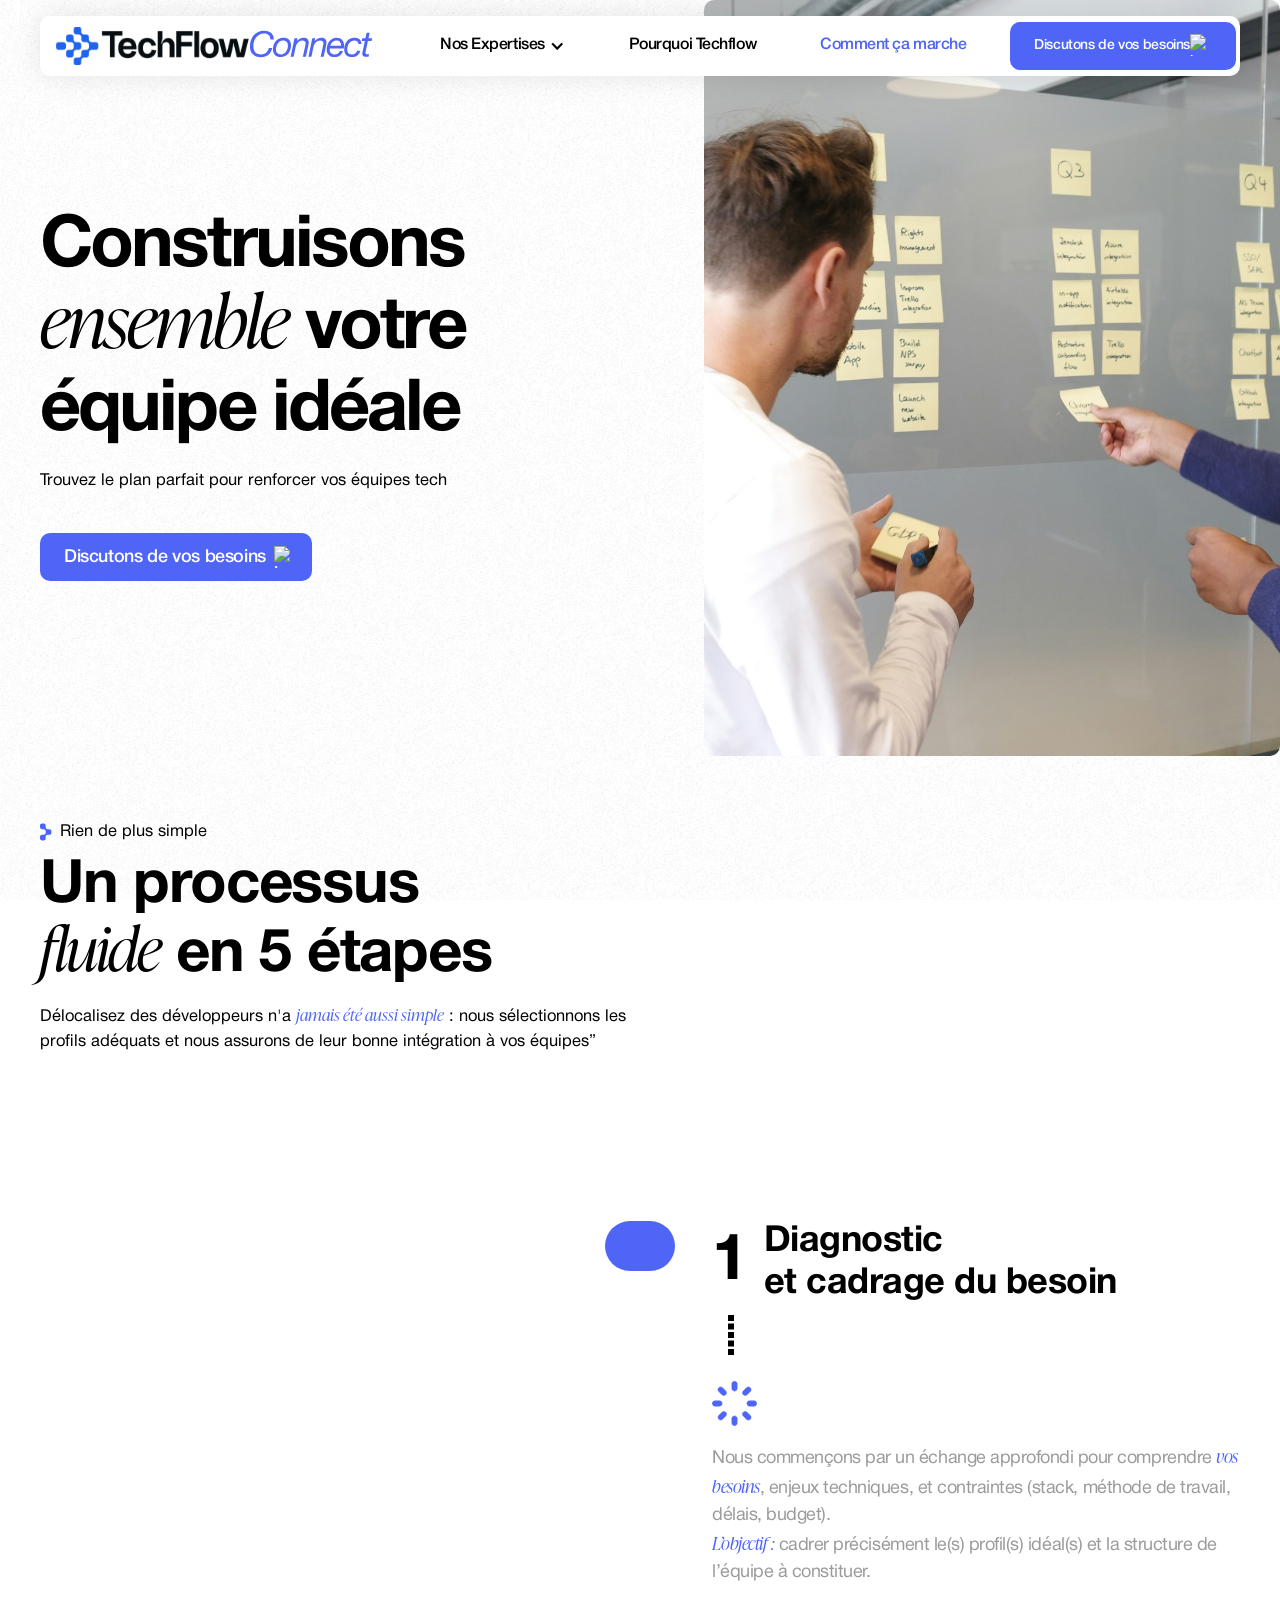
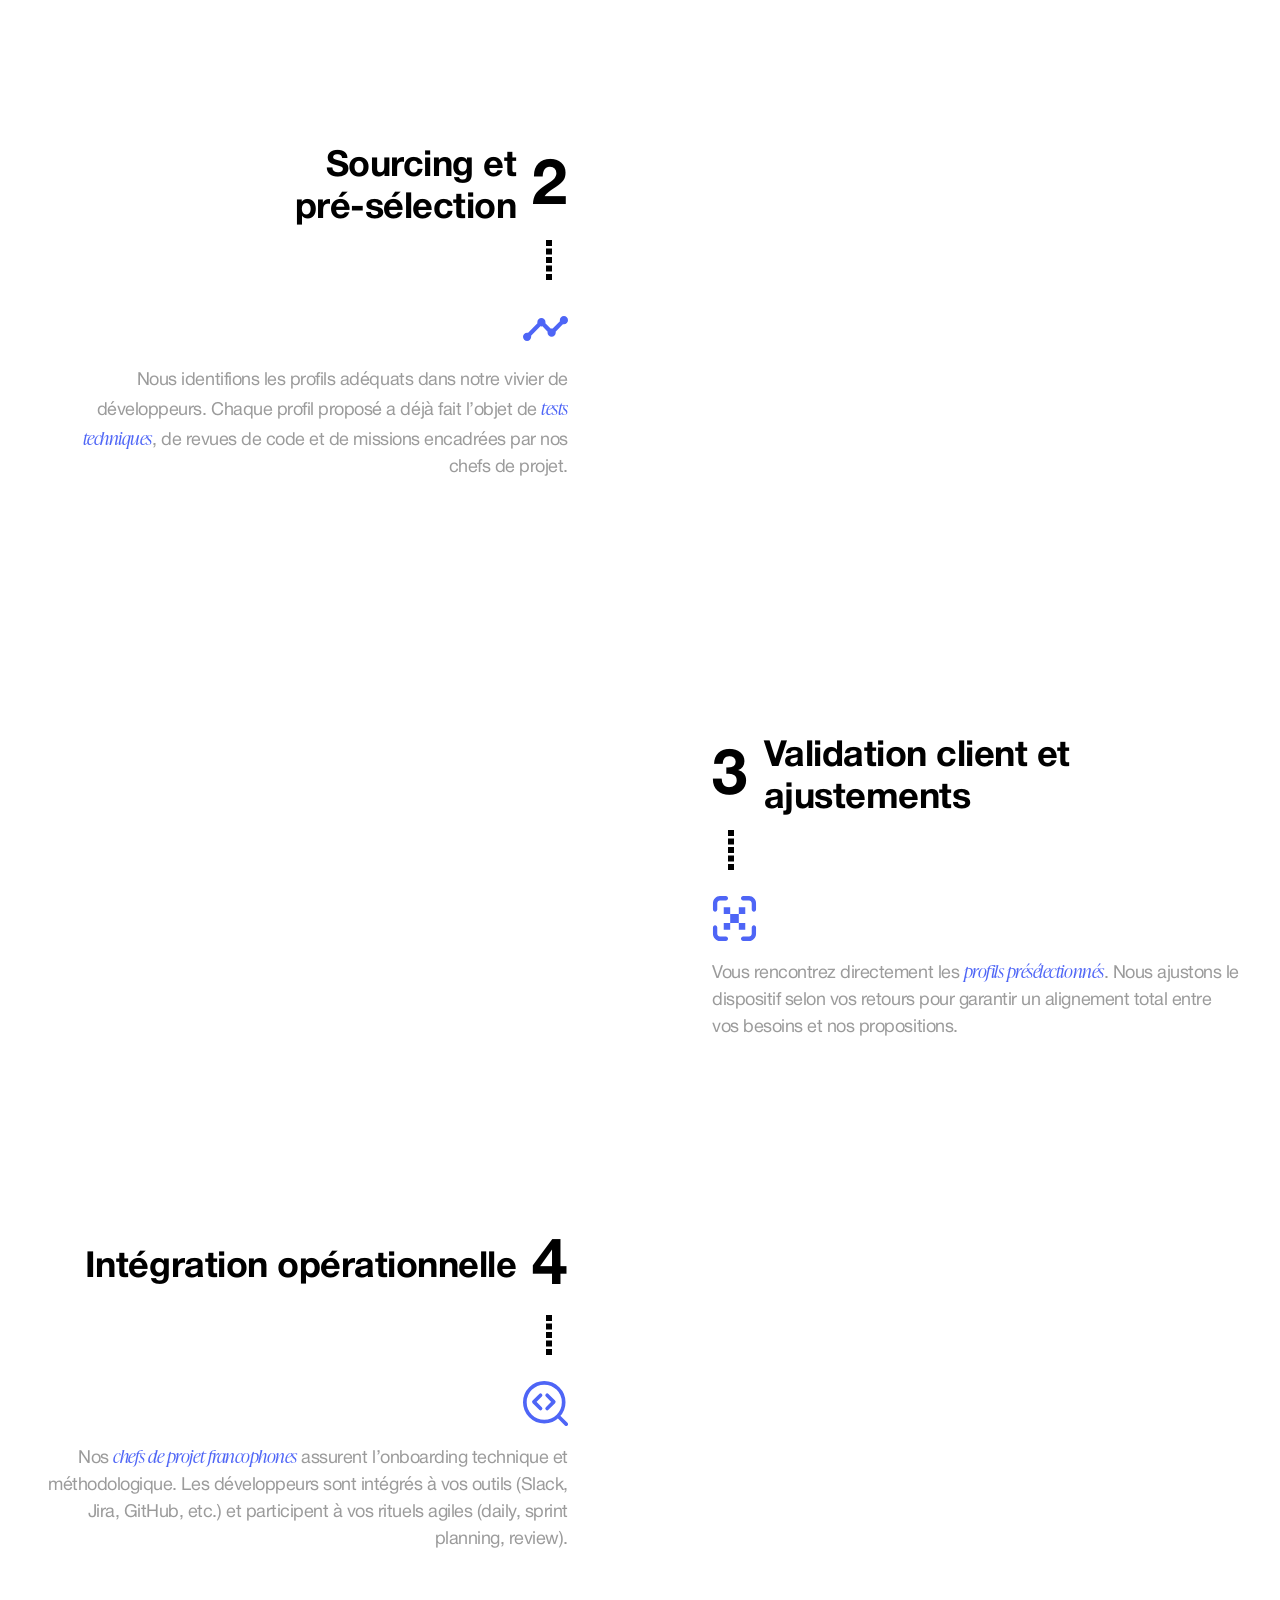
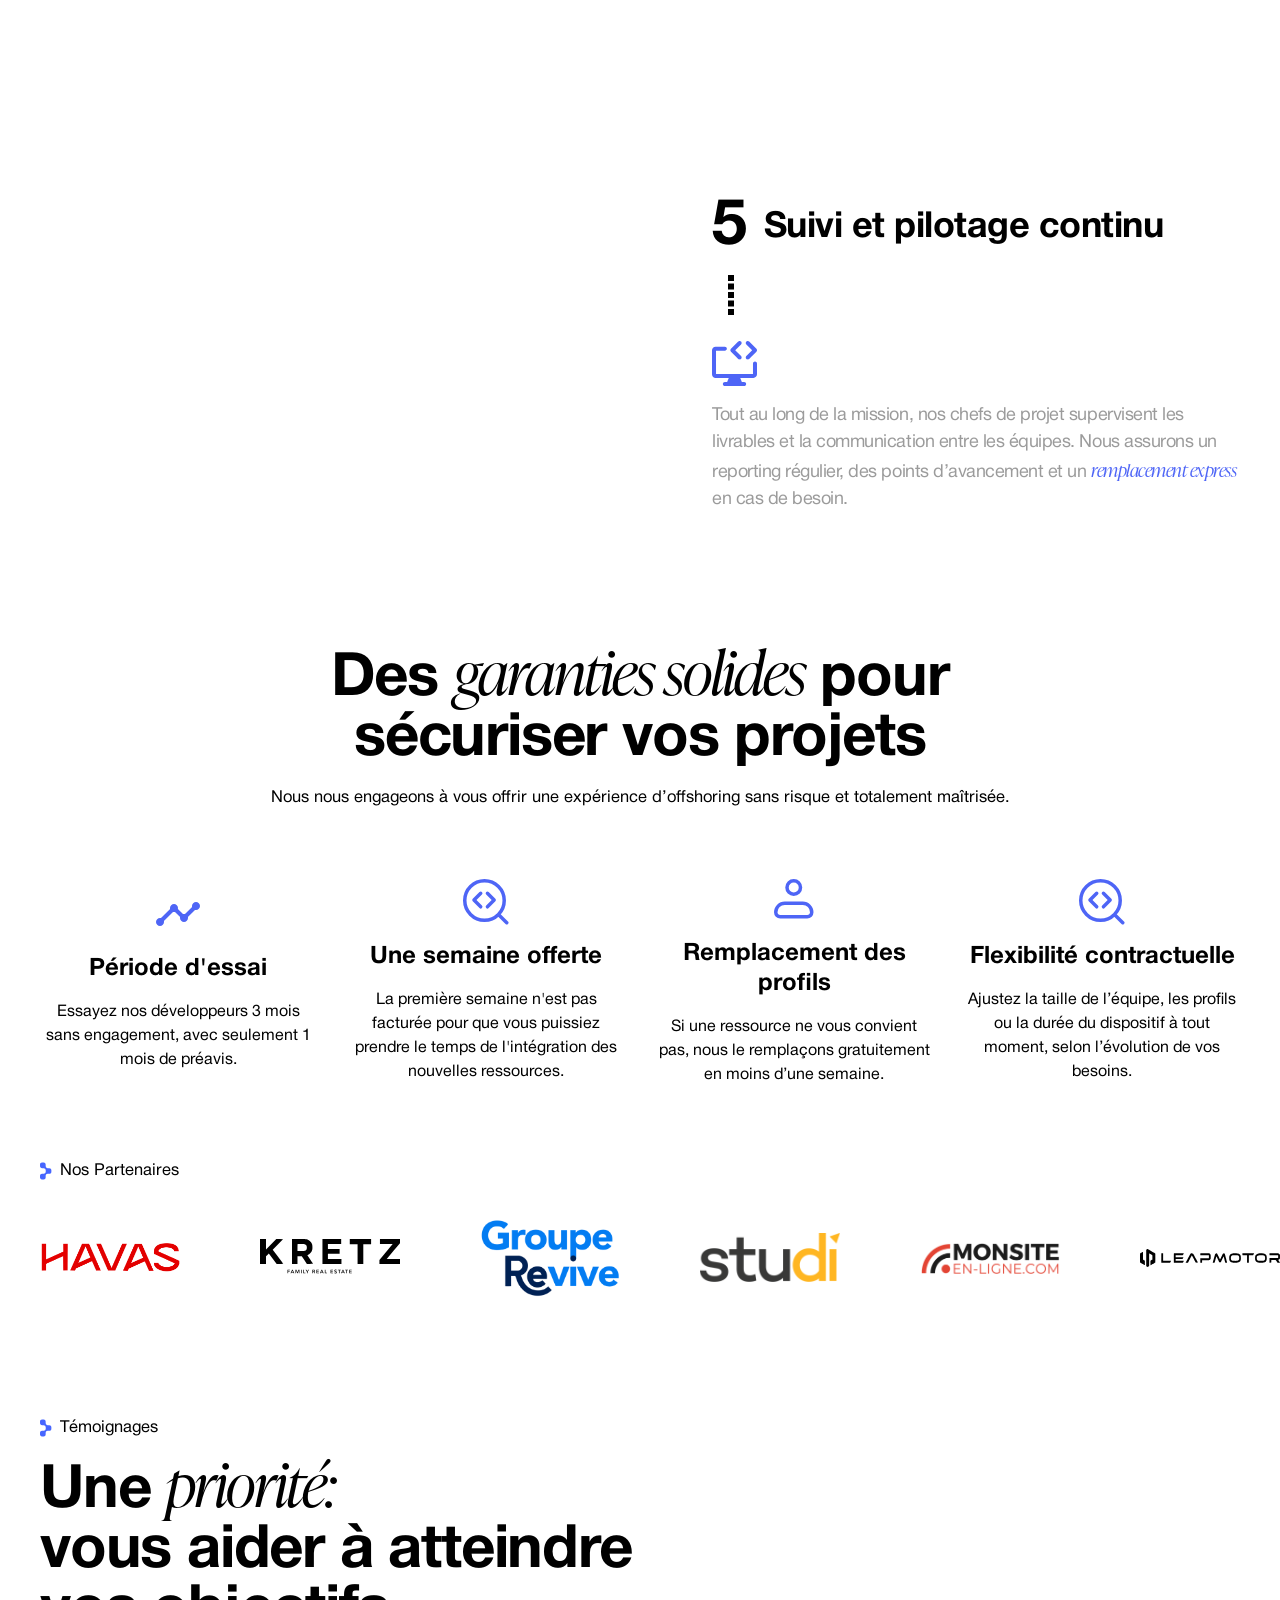
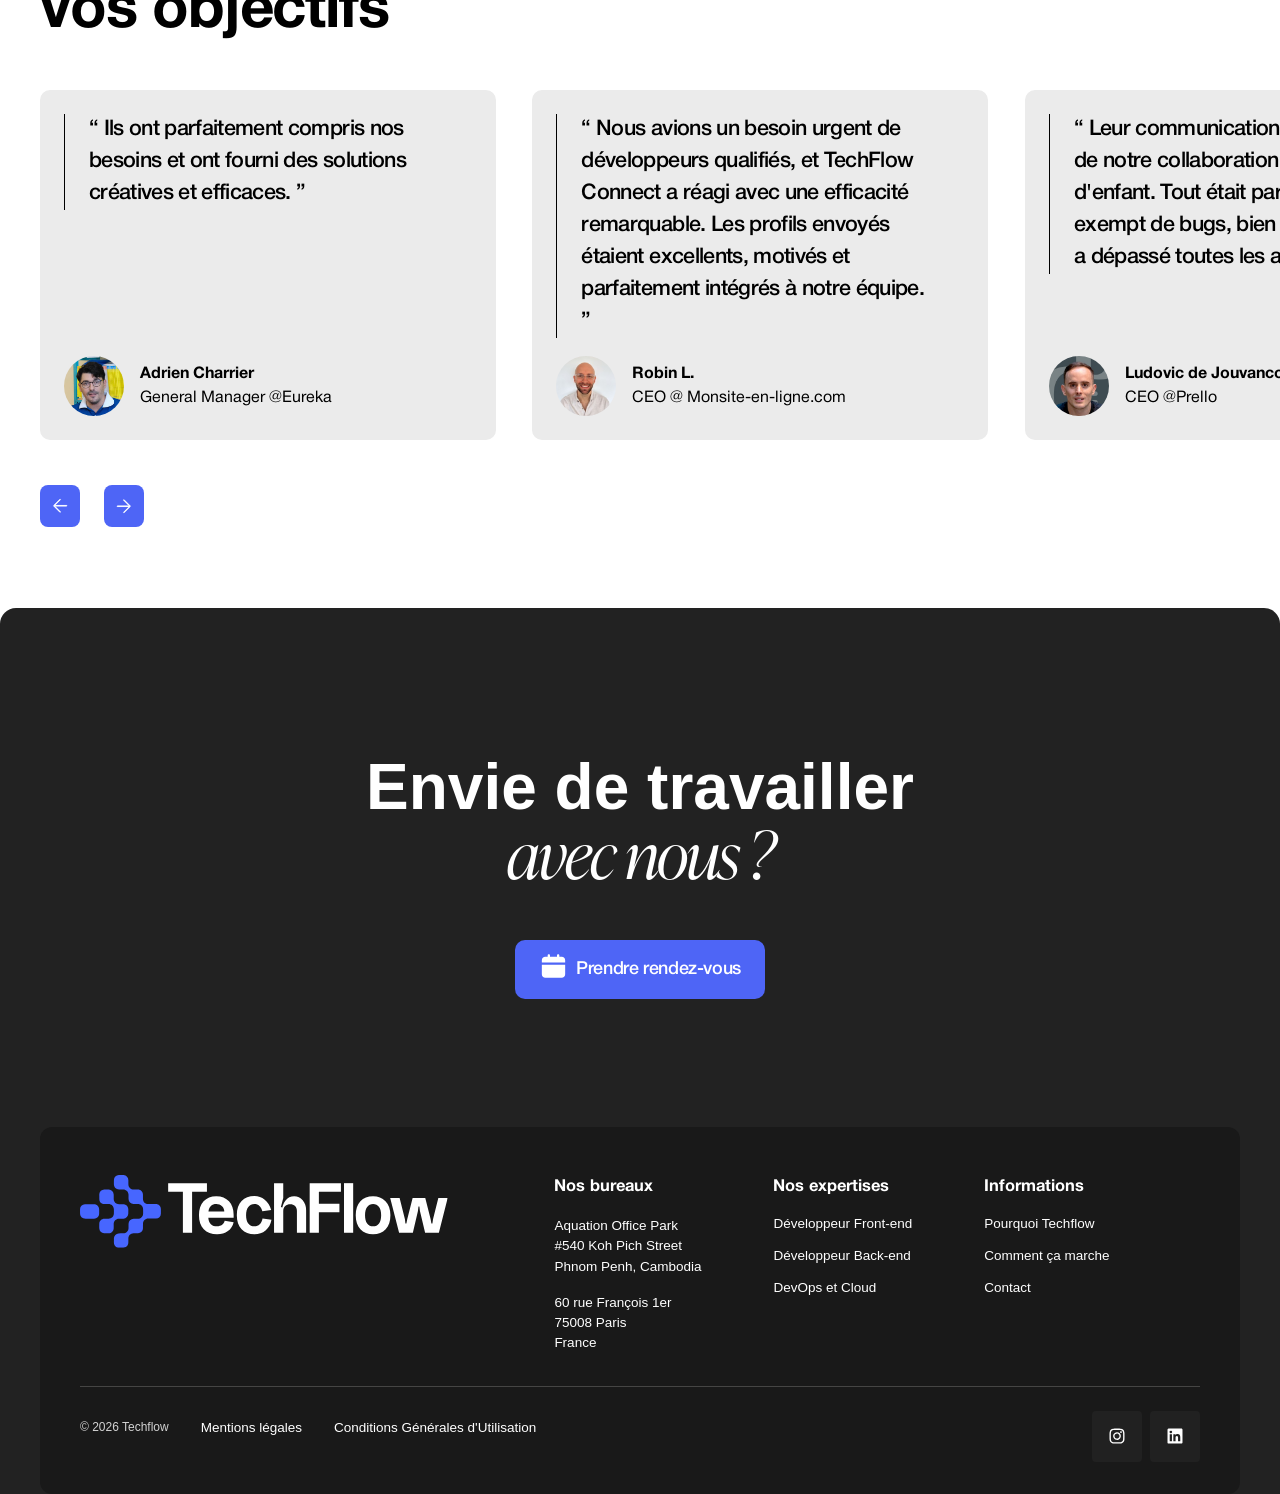
==== comment-ca-marche.html @ fd270c83 "Initial commit: TechFlow Connect Webflow export Co-Authored-By: Claude Opus 4.6 (1M context) <norepl" ====
<!DOCTYPE html><!--  Last Published: Sun Apr 19 2026 08:45:35 GMT+0000 (Coordinated Universal Time)  -->
<html data-wf-page="690e9952e1056fa84be940e6" data-wf-site="68e9ba40dcc96438485d67bb">
<head>
  <meta charset="utf-8">
  <title>Techflow Connect | Comment ça marche</title>
  <meta content="Découvrez notre processus fluide en 5 étapes pour constituer votre équipe tech idéale, avec suivi, garanties et pilotage continu." name="description">
  <meta content="Techflow Connect | Comment ça marche" property="og:title">
  <meta content="Découvrez notre processus fluide en 5 étapes pour constituer votre équipe tech idéale, avec suivi, garanties et pilotage continu." property="og:description">
  <meta content="https://cdn.prod.website-files.com/68e9ba40dcc96438485d67bb/6965f60fa353e6e9296cf3d8_how%20does%20it%20work.jpg" property="og:image">
  <meta content="Techflow Connect | Comment ça marche" property="twitter:title">
  <meta content="Découvrez notre processus fluide en 5 étapes pour constituer votre équipe tech idéale, avec suivi, garanties et pilotage continu." property="twitter:description">
  <meta property="og:type" content="website">
  <meta content="summary_large_image" name="twitter:card">
  <meta content="width=device-width, initial-scale=1" name="viewport">
  <link href="css/normalize.css" rel="stylesheet" type="text/css">
  <link href="css/webflow.css" rel="stylesheet" type="text/css">
  <link href="css/techflow-connect.webflow.css" rel="stylesheet" type="text/css">
  <link href="https://fonts.googleapis.com" rel="preconnect">
  <link href="https://fonts.gstatic.com" rel="preconnect" crossorigin="anonymous">
  <script src="https://ajax.googleapis.com/ajax/libs/webfont/1.6.26/webfont.js" type="text/javascript"></script>
  <script type="text/javascript">WebFont.load({  google: {    families: ["Roboto:300,400,500,600,700"]  }});</script>
  <script type="text/javascript">!function(o,c){var n=c.documentElement,t=" w-mod-";n.className+=t+"js",("ontouchstart"in o||o.DocumentTouch&&c instanceof DocumentTouch)&&(n.className+=t+"touch")}(window,document);</script>
  <link href="images/favicon.png" rel="shortcut icon" type="image/x-icon">
  <link href="images/webclip.png" rel="apple-touch-icon">
  <style>
/* ---------- Global Custom Bullet Style ---------- */
ul {
  list-style: none;       /* remove default bullets */
  padding-left: 0;
  margin: 1rem 0;
}
ul li {
  position: relative;
  padding-left: 1.6rem;   /* space for the custom bullet */
  margin-bottom: 0.75rem;
  font-size: 1rem;
  line-height: 1.5;
  color: #1f2937;         /* text color (dark gray) */
}
/* single clean bullet circle */
ul li::before {
  content: "";
  position: absolute;
  left: 0;
  top: 0.55rem;           /* vertically center the bullet */
  width: 0.5rem;
  height: 0.5rem;
  border-radius: 50%;
  background: #2563eb;    /* brand color — solid blue */
}
/* ---------- Custom Text Highlight ---------- */
::selection {
  background: #2563eb;     /* highlight background */
  color: #ffffff;          /* highlight text color */
}
/* for Firefox */
::-moz-selection {
  background: #2563eb;
  color: #ffffff;
}
</style>
</head>
<body>
  <div class="page-wrapper">
    <div class="global-styles w-embed"></div>
    <div data-animation="default" data-collapse="medium" data-duration="400" data-easing="ease" data-easing2="ease" role="banner" class="nav_component navbar w-nav">
      <div class="o-container nav">
        <div class="w-embed w-script">
          <script>
  // Run code after the Webflow page has fully loaded
  document.addEventListener('DOMContentLoaded', function() {
    // Function to detect /expertises in URL and change text color
    function changeTextColorOnExpertisesPage(dropdownId, color = 'red') {
      if (window.location.pathname.includes('/expertises')) {
        const dropdown = document.getElementById(dropdownId);
        if (dropdown) {
          dropdown.style.color = color;
          console.log(`Changed ${dropdownId} text color to ${color} on /expertises`);
        } else {
          console.warn(`Element with ID "${dropdownId}" not found.`);
        }
      }
    }
    // ✅ Example usage — replace 'dropdown' with your actual Webflow element ID
    changeTextColorOnExpertisesPage('dropdown', '#4e65f6'); // DodgerBlue
  });
</script>
        </div>
        <div class="nav_container">
          <nav role="navigation" class="nav_menu w-nav-menu">
            <a href="index.html" class="nav_brand w-nav-brand"><img src="images/techflow-connect.svg" loading="lazy" width="267.5" alt="Techflow Connect logo" class="nav_logo"></a>
            <div data-hover="true" data-delay="0" class="dropdown w-dropdown">
              <div id="dropdown" class="nav_menu_link w-dropdown-toggle">
                <div>Nos Expertises</div>
                <div class="icon w-icon-dropdown-toggle"></div>
              </div>
              <nav class="dropdown-list w-dropdown-list">
                <a href="expertises/front-end.html" class="nav_menu_link inner w-dropdown-link">Front-end</a>
                <a href="expertises/back-end.html" class="nav_menu_link inner w-dropdown-link">Back-end</a>
                <a href="expertises/devops.html" class="nav_menu_link inner w-dropdown-link">DevOps</a>
              </nav>
            </div>
            <a href="pourquoi-techflow.html" class="nav_menu_link w-nav-link">Pourquoi Techflow</a>
            <a href="comment-ca-marche.html" aria-current="page" class="nav_menu_link w-nav-link w--current">Comment ça marche</a>
            <a href="contact.html" class="o-button nav w-button">Discutons de vos besoins</a>
          </nav>
          <a href="contact.html" class="o-button nav mobile w-button">Discutons de vos besoins</a>
          <a href="index.html" class="nav_brand mobile w-nav-brand"><img src="images/techflow-connect.svg" loading="lazy" alt="Techflow Connect logo" class="nav_logo"></a>
          <div class="nav_button w-nav-button">
            <div class="icon-2 w-icon-nav-menu"></div>
          </div>
          <div class="btn-custom-code w-embed w-script">
            <script>
// Wait until the DOM is ready
document.addEventListener("DOMContentLoaded", function() {
  // Your SVG icon URL
  const iconURL = "https://cdn.prod.website-files.com/68e9ba40dcc96438485d67bb/68ebcdfb1429cddbf6a2a28c_button-icon.svg";
  // Find all buttons with class "o-button"
  const buttons = document.querySelectorAll(".o-button");
  buttons.forEach(button => {
    // Check if the icon already exists (to avoid duplicates)
    if (!button.querySelector(".o-button__icon")) {
      // Create the icon element
      const icon = document.createElement("img");
      icon.src = iconURL;
      icon.alt = "icon";
      icon.classList.add("o-button__icon");
      // Insert the icon at the end of the button
      button.appendChild(icon);
    }
  });
});
</script>
            <style>
/* Layout: text + icon on the right */
.o-button {
  display: inline-flex;
  align-items: center;
  gap: 8px;
  cursor: pointer;
  transition: background-color 0.3s ease;
}
/* Icon styling */
.o-button__icon {
  width: 22px;
  height: 22px;
  transition: transform 0.4s ease;
}
/* Hover animation: rotate the icon */
.o-button:hover .o-button__icon {
  transform: rotate(360deg);
}
/* Optional continuous spin (just add this class in Webflow Designer) */
.o-button__icon.spin-continuous {
  animation: spin 2s linear infinite;
}
@keyframes spin {
  0% { transform: rotate(0deg); }
  100% { transform: rotate(360deg); }
}
</style>
          </div>
        </div>
      </div>
      <div class="w-embed">
        <style>
/* ---------- Global Custom Bullet Style ---------- */
ul {
  list-style: none;       /* remove default bullets */
  padding-left: 0;
  margin: 1rem 0;
}
ul li {
  position: relative;
  padding-left: 1.5rem;   /* space for the custom bullet */
  margin-bottom: 0.75rem;
}
/* the bullet circle */
ul li::before {
  content: "";
  position: absolute;
  left: 0;
  top: 0.5rem;           /* vertically center the bullet */
  width: 10px;
  height: 10px;
  border-radius: 50%;
  background: #2563eb;    /* brand color — blue example */
  box-shadow: 0 0 0 3px rgba(37, 99, 235, 0); /* soft outer glow */
}
/* respect reduced motion preference */
@media (prefers-reduced-motion: reduce) {
  ul li::before {
    transition: none;
    transform: none;
  }
}
/* ---------- Custom Text Highlight ---------- */
::selection {
  background: #2563eb;     /* highlight background (same as bullet color) */
  color: #ffffff;          /* highlight text color */
}
/* for Firefox specifically */
::-moz-selection {
  background: #2563eb;
  color: #ffffff;
}
</style>
      </div>
    </div>
    <section class="o-section hero">
      <div class="w-layout-blockcontainer o-container hero w-container">
        <div class="o-wrapper hero">
          <div class="o-content hero">
            <h1 class="hero_heading">Construisons <span class="heading-style">ensemble</span> votre équipe idéale<br></h1>
            <p class="text-size-regular">Trouvez le plan parfait pour renforcer vos équipes tech</p>
            <div id="w-node-f63cbc6a-01b0-c56e-95d4-065080c06eda-4be940e6" class="o-button_group">
              <a href="https://calendly.com/arthur-techflow-connect/30min" target="_blank" class="o-button w-button">Discutons de vos besoins</a>
            </div>
          </div>
        </div><img src="images/compressed_d4518d885a982bbe04d9b7e98c3cacb40ab119ff.jpg" loading="lazy" sizes="100vw" srcset="images/compressed_d4518d885a982bbe04d9b7e98c3cacb40ab119ff-p-500.jpg 500w, images/compressed_d4518d885a982bbe04d9b7e98c3cacb40ab119ff-p-800.jpg 800w, images/compressed_d4518d885a982bbe04d9b7e98c3cacb40ab119ff-p-1080.jpg 1080w, images/compressed_d4518d885a982bbe04d9b7e98c3cacb40ab119ff-p-1600.jpg 1600w, images/compressed_d4518d885a982bbe04d9b7e98c3cacb40ab119ff-p-2000.jpg 2000w, images/compressed_d4518d885a982bbe04d9b7e98c3cacb40ab119ff-p-2600.jpg 2600w, images/compressed_d4518d885a982bbe04d9b7e98c3cacb40ab119ff-p-3200.jpg 3200w, images/compressed_d4518d885a982bbe04d9b7e98c3cacb40ab119ff.jpg 4096w" alt="Tech team collaborating around a laptop" class="o-image hero mobile">
      </div><img src="images/how-does-it-work.jpg" loading="lazy" alt="Two men organizing sticky notes on a glass wall " class="o-image hero">
    </section>
    <div id="2021" data-w-id="5d81b37d-2765-bce6-1b94-7f2093591824" class="new-section">
      <div class="container flex-verticle">
        <div class="o-content timeline">
          <div class="o-icon_wrapper">
            <div class="icon-partner w-embed"><svg xmlns="http://www.w3.org/2000/svg" width="100%" height="100%" viewbox="0 0 12 18" fill="none" preserveaspectratio="xMidYMid meet" aria-hidden="true" role="img">
                <path d="M0.0296227 3.34676C0.0296227 2.97747 0.00423145 2.60814 0.0296227 2.23881C0.11426 1.28192 0.952171 0.534874 1.97628 0.509692C2.56028 0.492905 3.13582 0.501299 3.71982 0.509692C4.79471 0.543268 5.60723 1.32389 5.65801 2.3899C5.6834 2.94389 5.66648 3.49785 5.66648 4.05184C5.66648 5.26894 6.53824 6.15868 7.74856 6.17547C8.25638 6.17547 8.77267 6.17547 9.2805 6.17547C10.5501 6.17547 11.388 7.01485 11.3795 8.25713C11.3795 8.81112 11.3795 9.36511 11.3626 9.9191C11.3287 10.9599 10.5501 11.749 9.50055 11.7993C8.89963 11.8245 8.29024 11.7993 7.68931 11.8161C6.56363 11.8329 5.66648 12.7394 5.65801 13.8558C5.65801 14.4098 5.67494 14.9638 5.65801 15.5178C5.63262 16.6509 4.80317 17.4735 3.66057 17.4903C3.07657 17.4987 2.50104 17.5071 1.91704 17.4903C0.842143 17.4483 0.0465506 16.6509 0.0126956 15.5765C-0.00423187 14.9974 -0.00423187 14.4266 0.0126956 13.8474C0.0296231 12.6723 0.867534 11.8749 2.06092 11.8581C2.59414 11.8581 3.12735 11.8581 3.66903 11.8581C4.8201 11.8413 5.70033 10.9851 5.72572 9.84356C5.74265 9.28957 5.74265 8.73558 5.72572 8.18159C5.6834 6.99806 4.80317 6.15868 3.61825 6.15029C3.12735 6.15029 2.64492 6.15029 2.15402 6.15029C0.816751 6.15029 0.0296227 5.36967 0.0296227 4.05184C0.0296227 3.81681 0.0296227 3.59018 0.0296227 3.35516V3.34676Z" fill="currentColor"></path>
              </svg></div>
            <p class="text-size-regular">Rien de plus simple</p>
          </div>
          <h1 class="heading-style-h2">Un processus <br><span class="heading-style">fluide</span> en 5 étapes</h1>
          <p class="text-size-regular">Délocalisez des développeurs n&#x27;a <span class="italic">jamais été aussi simple</span> : nous sélectionnons les profils adéquats et nous assurons de leur bonne intégration à vos équipes”</p>
        </div>
        <div class="timeline-wrapper">
          <div class="timeline-content-wrapper">
            <div class="timeline-item"></div>
            <div class="timeline-item left">
              <div class="scoll-item-title left">
                <h3 class="heading-style-h3 scroll">Sourcing et<br>pré-sélection</h3>
                <h3 class="heading-style-h3 number">2</h3>
              </div>
              <div class="scroll-dot timeline left"></div>
              <div class="o-icon timeline w-embed"><svg width="45" height="25" viewbox="0 0 45 25" fill="none" xmlns="http://www.w3.org/2000/svg">
                  <path d="M4.09091 25C2.96591 25 2.00318 24.5924 1.20273 23.7771C0.402276 22.9618 0.0013671 21.9806 3.46687e-06 20.8333C-0.00136017 19.6861 0.399549 18.7056 1.20273 17.8917C2.00591 17.0778 2.96864 16.6694 4.09091 16.6667H4.62887C4.78159 16.6667 4.94318 16.7014 5.11364 16.7708L14.4205 7.29167C14.3523 7.11806 14.3182 6.95278 14.3182 6.79584V6.25C14.3182 5.10417 14.7191 4.12361 15.5209 3.30834C16.3227 2.49306 17.2855 2.08473 18.4091 2.08334C19.5327 2.08195 20.4961 2.49028 21.2993 3.30834C22.1025 4.12639 22.5027 5.10695 22.5 6.25C22.5 6.31945 22.4659 6.66667 22.3977 7.29167L27.6136 12.6042C27.7841 12.5347 27.9464 12.5 28.1004 12.5H29.1743C29.327 12.5 29.4886 12.5347 29.6591 12.6042L36.9204 5.20834C36.8523 5.03472 36.8182 4.86945 36.8182 4.7125V4.16667C36.8182 3.02084 37.2191 2.04028 38.0209 1.225C38.8227 0.409725 39.7854 0.00139242 40.9091 3.53108e-06C42.0327 -0.00138536 42.9961 0.406947 43.7993 1.225C44.6025 2.04306 45.0027 3.02361 45 4.16667C44.9973 5.30972 44.597 6.29097 43.7993 7.11042C43.0016 7.92986 42.0382 8.3375 40.9091 8.33333H40.3732C40.2191 8.33333 40.0568 8.29861 39.8864 8.22917L32.625 15.625C32.6932 15.7986 32.7273 15.9639 32.7273 16.1208V16.6667C32.7273 17.8125 32.327 18.7937 31.5266 19.6104C30.7261 20.4271 29.7627 20.8347 28.6364 20.8333C27.51 20.8319 26.5473 20.4243 25.7482 19.6104C24.9491 18.7965 24.5482 17.8153 24.5455 16.6667V16.1208C24.5455 15.9639 24.5795 15.7986 24.6477 15.625L19.4318 10.3125C19.2614 10.3819 19.0991 10.4167 18.945 10.4167H18.4091C18.3409 10.4167 18 10.3819 17.3864 10.3125L8.07955 19.7917C8.14773 19.9653 8.18182 20.1306 8.18182 20.2875V20.8333C8.18182 21.9792 7.78159 22.9604 6.98114 23.7771C6.18068 24.5937 5.21727 25.0014 4.09091 25Z" fill="#4E65F6"></path>
                </svg></div>
              <div class="text-size-medium m light">Nous identifions les profils adéquats dans notre vivier de développeurs. Chaque profil proposé a déjà fait l’objet de <span class="italic">tests techniques</span>, de revues de code et de missions encadrées par nos chefs de projet.</div>
            </div>
            <div class="timeline-item"></div>
            <div class="timeline-item left">
              <div class="scoll-item-title left">
                <h3 class="heading-style-h3 scroll">Intégration opérationnelle</h3>
                <h3 class="heading-style-h3 number">4</h3>
              </div>
              <div class="scroll-dot timeline left"></div>
              <div class="o-icon timeline w-embed"><svg width="49" height="49" viewbox="0 0 49 49" fill="none" xmlns="http://www.w3.org/2000/svg">
                  <path d="M47 47L38.1188 38.1188M23.15 44.3C28.7593 44.3 34.1389 42.0717 38.1053 38.1053C42.0717 34.1389 44.3 28.7593 44.3 23.15C44.3 17.5407 42.0717 12.1611 38.1053 8.19469C34.1389 4.2283 28.7593 2 23.15 2C17.5407 2 12.1611 4.2283 8.19469 8.19469C4.2283 12.1611 2 17.5407 2 23.15C2 28.7593 4.2283 34.1389 8.19469 38.1053C12.1611 42.0717 17.5407 44.3 23.15 44.3Z" stroke="#4E65F6" stroke-width="4" stroke-linecap="round" stroke-linejoin="round"></path>
                  <path d="M19.1004 15.4999L11.9004 22.6999L19.1004 29.8999M26.3004 15.4999L33.5004 22.6999L26.3004 29.8999" stroke="#4E65F6" stroke-width="4" stroke-linecap="round" stroke-linejoin="round"></path>
                </svg></div>
              <div class="text-size-medium m light">Nos <span class="italic">chefs de projet francophones</span> assurent l’onboarding technique et méthodologique. Les développeurs sont intégrés à vos outils (Slack, Jira, GitHub, etc.) et participent à vos rituels agiles (daily, sprint planning, review).</div>
            </div>
            <div class="timeline-item"></div>
          </div>
          <div id="w-node-_5d81b37d-2765-bce6-1b94-7f2093591850-4be940e6" class="timeline-track">
            <div class="dot _9"></div>
            <div class="dot _8"></div>
            <div class="dot _7"></div>
            <div class="dot _6"></div>
            <div class="dot _5"></div>
            <div class="dot _4"></div>
            <div class="dot _3"></div>
            <div class="dot _2"></div>
            <div class="dot"></div>
            <div class="dot _1"></div>
            <div class="thumb-thumb"></div>
          </div>
          <div class="timeline-content-wrapper">
            <div class="timeline-item right">
              <div class="scoll-item-title">
                <h3 class="heading-style-h3 number">1</h3>
                <h3 class="heading-style-h3 scroll">Diagnostic <br>et cadrage du besoin</h3>
              </div>
              <div class="scroll-dot timeline right"></div>
              <div class="o-icon timeline w-embed"><svg xmlns="http://www.w3.org/2000/svg" width="100%" height="100%" viewbox="0 0 46 46" fill="none" preserveaspectratio="xMidYMid meet" aria-hidden="true" role="img">
                  <path d="M23 35.6709C23.7244 35.6709 24.4194 35.9585 24.9316 36.4707C25.4439 36.9829 25.7314 37.678 25.7314 38.4023V43.0186C25.7314 43.743 25.4439 44.438 24.9316 44.9502C24.4194 45.4624 23.7244 45.75 23 45.75C22.2756 45.75 21.5806 45.4624 21.0684 44.9502C20.5561 44.438 20.2686 43.743 20.2686 43.0186V38.4023C20.2686 37.678 20.5561 36.9829 21.0684 36.4707C21.5806 35.9585 22.2756 35.6709 23 35.6709ZM33.9023 31.1699C34.2616 31.1699 34.6174 31.2412 34.9492 31.3789C35.2808 31.5165 35.5823 31.7176 35.8359 31.9717L39.0957 35.2314L39.2812 35.4297C39.4566 35.6363 39.6005 35.8683 39.708 36.1182C39.8512 36.4512 39.9273 36.8093 39.9307 37.1719C39.934 37.5346 39.8647 37.8947 39.7275 38.2305C39.5903 38.5662 39.3872 38.8714 39.1309 39.1279C38.8746 39.3844 38.5699 39.5872 38.2344 39.7246C37.8988 39.8621 37.5393 39.9316 37.1768 39.9287C36.8142 39.9257 36.4553 39.8509 36.1221 39.708C35.7901 39.5656 35.4898 39.358 35.2383 39.0986L31.9727 35.8359C31.7189 35.5823 31.5173 35.2816 31.3799 34.9502C31.2425 34.6187 31.1719 34.2631 31.1719 33.9043C31.1719 33.5454 31.2425 33.1899 31.3799 32.8584C31.4467 32.6973 31.5283 32.5433 31.624 32.3984H31.543L31.9688 31.9727C32.2224 31.7184 32.5237 31.5166 32.8555 31.3789C33.1873 31.2412 33.5431 31.17 33.9023 31.1699ZM12.0977 31.1729C12.7306 31.1729 13.3434 31.3933 13.8301 31.791L14.0312 31.9717V31.9727C14.5426 32.4848 14.83 33.1786 14.8301 33.9023C14.8301 34.5357 14.6105 35.1469 14.2129 35.6328L14.0312 35.833L10.7588 39.1055L10.7578 39.1045C10.24 39.5868 9.55612 39.8504 8.84863 39.8379C8.14096 39.8254 7.46532 39.5386 6.96484 39.0381C6.46448 38.5376 6.1785 37.8619 6.16602 37.1543C6.15363 36.4468 6.41601 35.7619 6.89844 35.2441L6.9043 35.2383L10.167 31.9727V31.9717C10.6792 31.4602 11.3738 31.1729 12.0977 31.1729ZM7.60059 20.2686C8.32502 20.2686 9.01996 20.5561 9.53223 21.0684C10.0445 21.5806 10.332 22.2755 10.332 23C10.332 23.7245 10.0445 24.4194 9.53223 24.9316C9.01996 25.4439 8.32502 25.7314 7.60059 25.7314H2.98145C2.25704 25.7314 1.56204 25.4439 1.0498 24.9316C0.537581 24.4194 0.25 23.7244 0.25 23C0.25 22.2756 0.537582 21.5806 1.0498 21.0684C1.56204 20.5561 2.25704 20.2686 2.98145 20.2686H7.60059ZM43.0186 20.2686C43.743 20.2686 44.438 20.5561 44.9502 21.0684C45.4624 21.5806 45.75 22.2756 45.75 23C45.75 23.7244 45.4624 24.4194 44.9502 24.9316C44.438 25.4439 43.743 25.7314 43.0186 25.7314H38.3994C37.675 25.7314 36.98 25.4439 36.4678 24.9316C35.9555 24.4194 35.668 23.7245 35.668 23C35.668 22.2755 35.9555 21.5806 36.4678 21.0684C36.98 20.5561 37.675 20.2686 38.3994 20.2686H43.0186ZM37.167 6.10059C37.5258 6.10062 37.8814 6.17124 38.2129 6.30859C38.5443 6.44597 38.8451 6.64764 39.0986 6.90137C39.3524 7.15495 39.554 7.45574 39.6914 7.78711C39.8288 8.11856 39.8994 8.47423 39.8994 8.83301C39.8994 9.19184 39.8288 9.54741 39.6914 9.87891C39.554 10.2104 39.3525 10.5119 39.0986 10.7656L35.8359 14.0312C35.3236 14.5435 34.6288 14.831 33.9043 14.8311C33.1796 14.8311 32.4841 14.5437 31.9717 14.0312C31.4594 13.5188 31.1719 12.8232 31.1719 12.0986C31.172 11.3742 31.4595 10.6793 31.9717 10.167L35.2344 6.90137C35.4881 6.64753 35.7896 6.44598 36.1211 6.30859C36.4526 6.17124 36.8082 6.10059 37.167 6.10059ZM8.83496 6.09863C9.5604 6.09908 10.2558 6.38817 10.7686 6.90137L11.0137 7.14648L11.0068 7.14941L14.0244 10.1699L14.0273 10.1729C14.5252 10.6878 14.8008 11.3785 14.7949 12.0947C14.7889 12.8108 14.5022 13.4963 13.9961 14.0029C13.4899 14.5095 12.8049 14.7971 12.0889 14.8037C11.3728 14.8103 10.6824 14.5352 10.167 14.0381L10.1641 14.0342L6.89746 10.7686C6.38481 10.2553 6.09741 9.55939 6.09766 8.83398C6.098 8.10841 6.38614 7.41225 6.89941 6.89941C7.41274 6.38657 8.10935 6.09829 8.83496 6.09863ZM23 0.25C23.7244 0.25 24.4194 0.537581 24.9316 1.0498C25.4439 1.56204 25.7314 2.25704 25.7314 2.98145V7.60059C25.7314 8.32502 25.4439 9.01996 24.9316 9.53223C24.4194 10.0445 23.7245 10.332 23 10.332C22.2755 10.332 21.5806 10.0445 21.0684 9.53223C20.5561 9.01996 20.2686 8.32502 20.2686 7.60059V2.98145C20.2686 2.25704 20.5561 1.56204 21.0684 1.0498C21.5806 0.537582 22.2756 0.25 23 0.25Z" fill="currentColor" stroke="currentColor" stroke-width="0.5"></path>
                </svg></div>
              <div class="text-size-medium m light">Nous commençons par un échange approfondi pour comprendre <span class="italic">vos besoins</span>, enjeux techniques, et contraintes (stack, méthode de travail, délais, budget).<br><span class="italic">L’objectif :</span> cadrer précisément le(s) profil(s) idéal(s) et la structure de l’équipe à constituer.<br></div>
            </div>
            <div class="timeline-item"></div>
            <div class="timeline-item right">
              <div class="scoll-item-title">
                <h3 class="heading-style-h3 number">3</h3>
                <h3 class="heading-style-h3 scroll">Validation client et ajustements</h3>
              </div>
              <div class="scroll-dot timeline right"></div>
              <div class="o-icon timeline w-embed"><svg width="45" height="47" viewbox="0 0 45 47" fill="none" xmlns="http://www.w3.org/2000/svg">
                  <path d="M7.3125 4.7C5.76 4.7 4.5 6.016 4.5 7.6375V14.1C4.5 14.7233 4.26295 15.321 3.84099 15.7617C3.41903 16.2024 2.84674 16.45 2.25 16.45C1.65326 16.45 1.08097 16.2024 0.65901 15.7617C0.237053 15.321 0 14.7233 0 14.1V7.6375C0 5.61191 0.770422 3.66928 2.14178 2.23697C3.51314 0.804663 5.3731 0 7.3125 0H13.5C14.0967 0 14.669 0.247588 15.091 0.688299C15.5129 1.12901 15.75 1.72674 15.75 2.35C15.75 2.97326 15.5129 3.57099 15.091 4.0117C14.669 4.45241 14.0967 4.7 13.5 4.7H7.3125ZM7.3125 42.3C5.76 42.3 4.5 40.984 4.5 39.3625V32.9C4.5 32.2767 4.26295 31.679 3.84099 31.2383C3.41903 30.7976 2.84674 30.55 2.25 30.55C1.65326 30.55 1.08097 30.7976 0.65901 31.2383C0.237053 31.679 0 32.2767 0 32.9V39.3625C0 40.3655 0.189143 41.3586 0.556631 42.2852C0.924118 43.2119 1.46275 44.0538 2.14178 44.763C2.82081 45.4722 3.62693 46.0348 4.51413 46.4186C5.40132 46.8024 6.35221 47 7.3125 47H13.5C14.0967 47 14.669 46.7524 15.091 46.3117C15.5129 45.871 15.75 45.2733 15.75 44.65C15.75 44.0267 15.5129 43.429 15.091 42.9883C14.669 42.5476 14.0967 42.3 13.5 42.3H7.3125ZM40.5 7.6375C40.5 6.016 39.24 4.7 37.6875 4.7H31.5C30.9033 4.7 30.331 4.45241 29.909 4.0117C29.4871 3.57099 29.25 2.97326 29.25 2.35C29.25 1.72674 29.4871 1.12901 29.909 0.688299C30.331 0.247588 30.9033 0 31.5 0H37.6875C38.6478 0 39.5987 0.19755 40.4859 0.58137C41.3731 0.96519 42.1792 1.52776 42.8582 2.23697C43.5372 2.94618 44.0759 3.78813 44.4434 4.71476C44.8109 5.64138 45 6.63453 45 7.6375V14.1C45 14.7233 44.7629 15.321 44.341 15.7617C43.919 16.2024 43.3467 16.45 42.75 16.45C42.1533 16.45 41.581 16.2024 41.159 15.7617C40.7371 15.321 40.5 14.7233 40.5 14.1V7.6375ZM37.6875 42.3C39.24 42.3 40.5 40.984 40.5 39.3625V32.9C40.5 32.2767 40.7371 31.679 41.159 31.2383C41.581 30.7976 42.1533 30.55 42.75 30.55C43.3467 30.55 43.919 30.7976 44.341 31.2383C44.7629 31.679 45 32.2767 45 32.9V39.3625C45 40.3655 44.8109 41.3586 44.4434 42.2852C44.0759 43.2119 43.5372 44.0538 42.8582 44.763C42.1792 45.4722 41.3731 46.0348 40.4859 46.4186C39.5987 46.8024 38.6478 47 37.6875 47H31.5C30.9033 47 30.331 46.7524 29.909 46.3117C29.4871 45.871 29.25 45.2733 29.25 44.65C29.25 44.0267 29.4871 43.429 29.909 42.9883C30.331 42.5476 30.9033 42.3 31.5 42.3H37.6875ZM11.25 11.75H18V18.8H11.25V11.75ZM27 18.8H18V28.2H11.25V35.25H18V28.2H27V35.25H33.75V28.2H27V18.8ZM27 18.8V11.75H33.75V18.8H27Z" fill="#4E65F6"></path>
                </svg></div>
              <div class="text-size-medium m light">Vous rencontrez directement les <span class="italic">profils présélectionnés</span>. Nous ajustons le dispositif selon vos retours pour garantir un alignement total entre vos besoins et nos propositions.</div>
            </div>
            <div class="timeline-item"></div>
            <div class="timeline-item right">
              <div class="scoll-item-title">
                <h3 class="heading-style-h3 number">5</h3>
                <h3 class="heading-style-h3 scroll">Suivi et pilotage continu</h3>
              </div>
              <div class="scroll-dot timeline right"></div>
              <div class="o-icon timeline w-embed"><svg width="45" height="45" viewbox="0 0 45 45" fill="none" xmlns="http://www.w3.org/2000/svg">
                  <path fill-rule="evenodd" clip-rule="evenodd" d="M29.044 0.588584C29.2306 0.775136 29.3787 0.99662 29.4797 1.24039C29.5806 1.48415 29.6326 1.74543 29.6326 2.00929C29.6326 2.27314 29.5806 2.53442 29.4797 2.77819C29.3787 3.02195 29.2306 3.24344 29.044 3.42999L23.2327 9.24137L29.044 15.0527C29.2306 15.2393 29.3786 15.4608 29.4796 15.7046C29.5805 15.9483 29.6325 16.2096 29.6325 16.4735C29.6325 16.7373 29.5805 16.9986 29.4796 17.2423C29.3786 17.4861 29.2306 17.7076 29.044 17.8942C28.8575 18.0807 28.636 18.2287 28.3922 18.3297C28.1485 18.4307 27.8872 18.4826 27.6233 18.4826C27.3595 18.4826 27.0982 18.4307 26.8545 18.3297C26.6107 18.2287 26.3892 18.0807 26.2026 17.8942L18.9706 10.6621C18.784 10.4755 18.6359 10.254 18.5349 10.0103C18.434 9.7665 18.382 9.50523 18.382 9.24137C18.382 8.97751 18.434 8.71624 18.5349 8.47247C18.6359 8.2287 18.784 8.00722 18.9706 7.82067L26.2026 0.588584C26.3892 0.401983 26.6107 0.25396 26.8544 0.15297C27.0982 0.0519796 27.3595 0 27.6233 0C27.8872 0 28.1485 0.0519796 28.3922 0.15297C28.636 0.25396 28.8575 0.401983 29.044 0.588584ZM34.3379 0.588584C34.5245 0.401983 34.746 0.25396 34.9897 0.15297C35.2335 0.0519796 35.4948 0 35.7586 0C36.0225 0 36.2838 0.0519796 36.5275 0.15297C36.7713 0.25396 36.9928 0.401983 37.1793 0.588584L44.4114 7.82067C44.598 8.00722 44.746 8.2287 44.847 8.47247C44.948 8.71624 45 8.97751 45 9.24137C45 9.50523 44.948 9.7665 44.847 10.0103C44.746 10.254 44.598 10.4755 44.4114 10.6621L37.1793 17.8942C36.9928 18.0807 36.7713 18.2287 36.5275 18.3297C36.2837 18.4307 36.0225 18.4826 35.7586 18.4826C35.4948 18.4826 35.2335 18.4307 34.9898 18.3297C34.746 18.2287 34.5245 18.0807 34.3379 17.8942C34.1514 17.7076 34.0034 17.4861 33.9024 17.2423C33.8014 16.9986 33.7495 16.7373 33.7495 16.4735C33.7495 16.2096 33.8014 15.9483 33.9024 15.7046C34.0034 15.4608 34.1514 15.2393 34.3379 15.0527L40.1493 9.24137L34.3379 3.42999C34.1513 3.24344 34.0033 3.02195 33.9023 2.77819C33.8013 2.53442 33.7493 2.27314 33.7493 2.00929C33.7493 1.74543 33.8013 1.48415 33.9023 1.24039C34.0033 0.99662 34.1513 0.775136 34.3379 0.588584ZM41.3836 36.9644H28.2501L29.8573 40.9822H32.1426C32.6754 40.9822 33.1864 41.1938 33.5631 41.5706C33.9398 41.9473 34.1515 42.4583 34.1515 42.9911C34.1515 43.5239 33.9398 44.0349 33.5631 44.4116C33.1864 44.7883 32.6754 45 32.1426 45H12.857C12.3242 45 11.8133 44.7883 11.4365 44.4116C11.0598 44.0349 10.8481 43.5239 10.8481 42.9911C10.8481 42.4583 11.0598 41.9473 11.4365 41.5706C11.8133 41.1938 12.3242 40.9822 12.857 40.9822H15.1424L16.7495 36.9644H3.61604C2.65701 36.9644 1.73725 36.5834 1.05911 35.9052C0.380975 35.2271 0 34.3073 0 33.3483L0 9.24137C0 7.24531 1.61999 5.62533 3.61604 5.62533H12.857C13.3898 5.62533 13.9008 5.83698 14.2776 6.21372C14.6543 6.59047 14.8659 7.10144 14.8659 7.63424C14.8659 8.16704 14.6543 8.67801 14.2776 9.05476C13.9008 9.4315 13.3898 9.64315 12.857 9.64315H4.01782V32.9465H40.9818V22.5002C40.9818 21.9674 41.1935 21.4564 41.5702 21.0797C41.9469 20.7029 42.4579 20.4913 42.9907 20.4913C43.5235 20.4913 44.0345 20.7029 44.4112 21.0797C44.788 21.4564 44.9996 21.9674 44.9996 22.5002V33.3483C44.9996 35.3444 43.3796 36.9644 41.3836 36.9644Z" fill="#4E65F6"></path>
                </svg></div>
              <div class="text-size-medium m light">Tout au long de la mission, nos chefs de projet supervisent les livrables et la communication entre les équipes. Nous assurons un reporting régulier, des points d’avancement et un <span class="italic">remplacement express</span> en cas de besoin.</div>
            </div>
          </div>
        </div>
        <div data-w-id="854bc114-902a-1aa9-986c-554803fa3ddd" class="bar-mobile mod">
          <div class="bar"></div>
          <div class="bar-content">
            <div class="timeline-item right">
              <div class="scoll-item-title">
                <h3 class="heading-style-h3 number">1</h3>
                <h3 class="heading-style-h3 scroll">Diagnostic <br>et cadrage du besoin</h3>
              </div>
              <div class="scroll-dot timeline right"></div>
              <div class="o-icon timeline w-embed"><svg xmlns="http://www.w3.org/2000/svg" width="100%" height="100%" viewbox="0 0 46 46" fill="none" preserveaspectratio="xMidYMid meet" aria-hidden="true" role="img">
                  <path d="M23 35.6709C23.7244 35.6709 24.4194 35.9585 24.9316 36.4707C25.4439 36.9829 25.7314 37.678 25.7314 38.4023V43.0186C25.7314 43.743 25.4439 44.438 24.9316 44.9502C24.4194 45.4624 23.7244 45.75 23 45.75C22.2756 45.75 21.5806 45.4624 21.0684 44.9502C20.5561 44.438 20.2686 43.743 20.2686 43.0186V38.4023C20.2686 37.678 20.5561 36.9829 21.0684 36.4707C21.5806 35.9585 22.2756 35.6709 23 35.6709ZM33.9023 31.1699C34.2616 31.1699 34.6174 31.2412 34.9492 31.3789C35.2808 31.5165 35.5823 31.7176 35.8359 31.9717L39.0957 35.2314L39.2812 35.4297C39.4566 35.6363 39.6005 35.8683 39.708 36.1182C39.8512 36.4512 39.9273 36.8093 39.9307 37.1719C39.934 37.5346 39.8647 37.8947 39.7275 38.2305C39.5903 38.5662 39.3872 38.8714 39.1309 39.1279C38.8746 39.3844 38.5699 39.5872 38.2344 39.7246C37.8988 39.8621 37.5393 39.9316 37.1768 39.9287C36.8142 39.9257 36.4553 39.8509 36.1221 39.708C35.7901 39.5656 35.4898 39.358 35.2383 39.0986L31.9727 35.8359C31.7189 35.5823 31.5173 35.2816 31.3799 34.9502C31.2425 34.6187 31.1719 34.2631 31.1719 33.9043C31.1719 33.5454 31.2425 33.1899 31.3799 32.8584C31.4467 32.6973 31.5283 32.5433 31.624 32.3984H31.543L31.9688 31.9727C32.2224 31.7184 32.5237 31.5166 32.8555 31.3789C33.1873 31.2412 33.5431 31.17 33.9023 31.1699ZM12.0977 31.1729C12.7306 31.1729 13.3434 31.3933 13.8301 31.791L14.0312 31.9717V31.9727C14.5426 32.4848 14.83 33.1786 14.8301 33.9023C14.8301 34.5357 14.6105 35.1469 14.2129 35.6328L14.0312 35.833L10.7588 39.1055L10.7578 39.1045C10.24 39.5868 9.55612 39.8504 8.84863 39.8379C8.14096 39.8254 7.46532 39.5386 6.96484 39.0381C6.46448 38.5376 6.1785 37.8619 6.16602 37.1543C6.15363 36.4468 6.41601 35.7619 6.89844 35.2441L6.9043 35.2383L10.167 31.9727V31.9717C10.6792 31.4602 11.3738 31.1729 12.0977 31.1729ZM7.60059 20.2686C8.32502 20.2686 9.01996 20.5561 9.53223 21.0684C10.0445 21.5806 10.332 22.2755 10.332 23C10.332 23.7245 10.0445 24.4194 9.53223 24.9316C9.01996 25.4439 8.32502 25.7314 7.60059 25.7314H2.98145C2.25704 25.7314 1.56204 25.4439 1.0498 24.9316C0.537581 24.4194 0.25 23.7244 0.25 23C0.25 22.2756 0.537582 21.5806 1.0498 21.0684C1.56204 20.5561 2.25704 20.2686 2.98145 20.2686H7.60059ZM43.0186 20.2686C43.743 20.2686 44.438 20.5561 44.9502 21.0684C45.4624 21.5806 45.75 22.2756 45.75 23C45.75 23.7244 45.4624 24.4194 44.9502 24.9316C44.438 25.4439 43.743 25.7314 43.0186 25.7314H38.3994C37.675 25.7314 36.98 25.4439 36.4678 24.9316C35.9555 24.4194 35.668 23.7245 35.668 23C35.668 22.2755 35.9555 21.5806 36.4678 21.0684C36.98 20.5561 37.675 20.2686 38.3994 20.2686H43.0186ZM37.167 6.10059C37.5258 6.10062 37.8814 6.17124 38.2129 6.30859C38.5443 6.44597 38.8451 6.64764 39.0986 6.90137C39.3524 7.15495 39.554 7.45574 39.6914 7.78711C39.8288 8.11856 39.8994 8.47423 39.8994 8.83301C39.8994 9.19184 39.8288 9.54741 39.6914 9.87891C39.554 10.2104 39.3525 10.5119 39.0986 10.7656L35.8359 14.0312C35.3236 14.5435 34.6288 14.831 33.9043 14.8311C33.1796 14.8311 32.4841 14.5437 31.9717 14.0312C31.4594 13.5188 31.1719 12.8232 31.1719 12.0986C31.172 11.3742 31.4595 10.6793 31.9717 10.167L35.2344 6.90137C35.4881 6.64753 35.7896 6.44598 36.1211 6.30859C36.4526 6.17124 36.8082 6.10059 37.167 6.10059ZM8.83496 6.09863C9.5604 6.09908 10.2558 6.38817 10.7686 6.90137L11.0137 7.14648L11.0068 7.14941L14.0244 10.1699L14.0273 10.1729C14.5252 10.6878 14.8008 11.3785 14.7949 12.0947C14.7889 12.8108 14.5022 13.4963 13.9961 14.0029C13.4899 14.5095 12.8049 14.7971 12.0889 14.8037C11.3728 14.8103 10.6824 14.5352 10.167 14.0381L10.1641 14.0342L6.89746 10.7686C6.38481 10.2553 6.09741 9.55939 6.09766 8.83398C6.098 8.10841 6.38614 7.41225 6.89941 6.89941C7.41274 6.38657 8.10935 6.09829 8.83496 6.09863ZM23 0.25C23.7244 0.25 24.4194 0.537581 24.9316 1.0498C25.4439 1.56204 25.7314 2.25704 25.7314 2.98145V7.60059C25.7314 8.32502 25.4439 9.01996 24.9316 9.53223C24.4194 10.0445 23.7245 10.332 23 10.332C22.2755 10.332 21.5806 10.0445 21.0684 9.53223C20.5561 9.01996 20.2686 8.32502 20.2686 7.60059V2.98145C20.2686 2.25704 20.5561 1.56204 21.0684 1.0498C21.5806 0.537582 22.2756 0.25 23 0.25Z" fill="currentColor" stroke="currentColor" stroke-width="0.5"></path>
                </svg></div>
              <div class="text-size-medium m light">Nous commençons par un échange approfondi pour comprendre vos besoins, enjeux techniques, et contraintes (stack, méthode de travail, délais, budget).<br><strong>L’objectif : cadrer précisément le(s) profil(s) idéal(s) et la structure de l’équipe à constituer.</strong></div>
            </div>
            <div class="timeline-item left">
              <div class="scoll-item-title left">
                <h3 class="heading-style-h3 scroll">Sourcinget pré-sélection</h3>
                <h3 class="heading-style-h3 number">2</h3>
              </div>
              <div class="scroll-dot timeline left"></div>
              <div class="o-icon timeline w-embed"><svg width="45" height="25" viewbox="0 0 45 25" fill="none" xmlns="http://www.w3.org/2000/svg">
                  <path d="M4.09091 25C2.96591 25 2.00318 24.5924 1.20273 23.7771C0.402276 22.9618 0.0013671 21.9806 3.46687e-06 20.8333C-0.00136017 19.6861 0.399549 18.7056 1.20273 17.8917C2.00591 17.0778 2.96864 16.6694 4.09091 16.6667H4.62887C4.78159 16.6667 4.94318 16.7014 5.11364 16.7708L14.4205 7.29167C14.3523 7.11806 14.3182 6.95278 14.3182 6.79584V6.25C14.3182 5.10417 14.7191 4.12361 15.5209 3.30834C16.3227 2.49306 17.2855 2.08473 18.4091 2.08334C19.5327 2.08195 20.4961 2.49028 21.2993 3.30834C22.1025 4.12639 22.5027 5.10695 22.5 6.25C22.5 6.31945 22.4659 6.66667 22.3977 7.29167L27.6136 12.6042C27.7841 12.5347 27.9464 12.5 28.1004 12.5H29.1743C29.327 12.5 29.4886 12.5347 29.6591 12.6042L36.9204 5.20834C36.8523 5.03472 36.8182 4.86945 36.8182 4.7125V4.16667C36.8182 3.02084 37.2191 2.04028 38.0209 1.225C38.8227 0.409725 39.7854 0.00139242 40.9091 3.53108e-06C42.0327 -0.00138536 42.9961 0.406947 43.7993 1.225C44.6025 2.04306 45.0027 3.02361 45 4.16667C44.9973 5.30972 44.597 6.29097 43.7993 7.11042C43.0016 7.92986 42.0382 8.3375 40.9091 8.33333H40.3732C40.2191 8.33333 40.0568 8.29861 39.8864 8.22917L32.625 15.625C32.6932 15.7986 32.7273 15.9639 32.7273 16.1208V16.6667C32.7273 17.8125 32.327 18.7937 31.5266 19.6104C30.7261 20.4271 29.7627 20.8347 28.6364 20.8333C27.51 20.8319 26.5473 20.4243 25.7482 19.6104C24.9491 18.7965 24.5482 17.8153 24.5455 16.6667V16.1208C24.5455 15.9639 24.5795 15.7986 24.6477 15.625L19.4318 10.3125C19.2614 10.3819 19.0991 10.4167 18.945 10.4167H18.4091C18.3409 10.4167 18 10.3819 17.3864 10.3125L8.07955 19.7917C8.14773 19.9653 8.18182 20.1306 8.18182 20.2875V20.8333C8.18182 21.9792 7.78159 22.9604 6.98114 23.7771C6.18068 24.5937 5.21727 25.0014 4.09091 25Z" fill="#4E65F6"></path>
                </svg></div>
              <div class="text-size-medium m light">Nous identifions les profils adéquats dans notre vivier de développeurs. Chaque profil proposé a déjà fait l’objet de tests techniques, de revues de code et de missions encadrées par nos chefs de projet.</div>
            </div>
            <div class="timeline-item right">
              <div class="scoll-item-title">
                <h3 class="heading-style-h3 number">3</h3>
                <h3 class="heading-style-h3 scroll">Validation client et ajustements</h3>
              </div>
              <div class="scroll-dot timeline right"></div>
              <div class="o-icon timeline w-embed"><svg width="45" height="47" viewbox="0 0 45 47" fill="none" xmlns="http://www.w3.org/2000/svg">
                  <path d="M7.3125 4.7C5.76 4.7 4.5 6.016 4.5 7.6375V14.1C4.5 14.7233 4.26295 15.321 3.84099 15.7617C3.41903 16.2024 2.84674 16.45 2.25 16.45C1.65326 16.45 1.08097 16.2024 0.65901 15.7617C0.237053 15.321 0 14.7233 0 14.1V7.6375C0 5.61191 0.770422 3.66928 2.14178 2.23697C3.51314 0.804663 5.3731 0 7.3125 0H13.5C14.0967 0 14.669 0.247588 15.091 0.688299C15.5129 1.12901 15.75 1.72674 15.75 2.35C15.75 2.97326 15.5129 3.57099 15.091 4.0117C14.669 4.45241 14.0967 4.7 13.5 4.7H7.3125ZM7.3125 42.3C5.76 42.3 4.5 40.984 4.5 39.3625V32.9C4.5 32.2767 4.26295 31.679 3.84099 31.2383C3.41903 30.7976 2.84674 30.55 2.25 30.55C1.65326 30.55 1.08097 30.7976 0.65901 31.2383C0.237053 31.679 0 32.2767 0 32.9V39.3625C0 40.3655 0.189143 41.3586 0.556631 42.2852C0.924118 43.2119 1.46275 44.0538 2.14178 44.763C2.82081 45.4722 3.62693 46.0348 4.51413 46.4186C5.40132 46.8024 6.35221 47 7.3125 47H13.5C14.0967 47 14.669 46.7524 15.091 46.3117C15.5129 45.871 15.75 45.2733 15.75 44.65C15.75 44.0267 15.5129 43.429 15.091 42.9883C14.669 42.5476 14.0967 42.3 13.5 42.3H7.3125ZM40.5 7.6375C40.5 6.016 39.24 4.7 37.6875 4.7H31.5C30.9033 4.7 30.331 4.45241 29.909 4.0117C29.4871 3.57099 29.25 2.97326 29.25 2.35C29.25 1.72674 29.4871 1.12901 29.909 0.688299C30.331 0.247588 30.9033 0 31.5 0H37.6875C38.6478 0 39.5987 0.19755 40.4859 0.58137C41.3731 0.96519 42.1792 1.52776 42.8582 2.23697C43.5372 2.94618 44.0759 3.78813 44.4434 4.71476C44.8109 5.64138 45 6.63453 45 7.6375V14.1C45 14.7233 44.7629 15.321 44.341 15.7617C43.919 16.2024 43.3467 16.45 42.75 16.45C42.1533 16.45 41.581 16.2024 41.159 15.7617C40.7371 15.321 40.5 14.7233 40.5 14.1V7.6375ZM37.6875 42.3C39.24 42.3 40.5 40.984 40.5 39.3625V32.9C40.5 32.2767 40.7371 31.679 41.159 31.2383C41.581 30.7976 42.1533 30.55 42.75 30.55C43.3467 30.55 43.919 30.7976 44.341 31.2383C44.7629 31.679 45 32.2767 45 32.9V39.3625C45 40.3655 44.8109 41.3586 44.4434 42.2852C44.0759 43.2119 43.5372 44.0538 42.8582 44.763C42.1792 45.4722 41.3731 46.0348 40.4859 46.4186C39.5987 46.8024 38.6478 47 37.6875 47H31.5C30.9033 47 30.331 46.7524 29.909 46.3117C29.4871 45.871 29.25 45.2733 29.25 44.65C29.25 44.0267 29.4871 43.429 29.909 42.9883C30.331 42.5476 30.9033 42.3 31.5 42.3H37.6875ZM11.25 11.75H18V18.8H11.25V11.75ZM27 18.8H18V28.2H11.25V35.25H18V28.2H27V35.25H33.75V28.2H27V18.8ZM27 18.8V11.75H33.75V18.8H27Z" fill="#4E65F6"></path>
                </svg></div>
              <div class="text-size-medium m light">Vous rencontrez directement les profils présélectionnés. Nous ajustons le dispositif selon vos retours pour garantir un alignement total entre vos besoins et nos propositions.</div>
            </div>
            <div class="timeline-item left">
              <div class="scoll-item-title left">
                <h3 class="heading-style-h3 scroll">Intégration opérationnelle</h3>
                <h3 class="heading-style-h3 number">4</h3>
              </div>
              <div class="scroll-dot timeline left"></div>
              <div class="o-icon timeline w-embed"><svg width="49" height="49" viewbox="0 0 49 49" fill="none" xmlns="http://www.w3.org/2000/svg">
                  <path d="M47 47L38.1188 38.1188M23.15 44.3C28.7593 44.3 34.1389 42.0717 38.1053 38.1053C42.0717 34.1389 44.3 28.7593 44.3 23.15C44.3 17.5407 42.0717 12.1611 38.1053 8.19469C34.1389 4.2283 28.7593 2 23.15 2C17.5407 2 12.1611 4.2283 8.19469 8.19469C4.2283 12.1611 2 17.5407 2 23.15C2 28.7593 4.2283 34.1389 8.19469 38.1053C12.1611 42.0717 17.5407 44.3 23.15 44.3Z" stroke="#4E65F6" stroke-width="4" stroke-linecap="round" stroke-linejoin="round"></path>
                  <path d="M19.1004 15.4999L11.9004 22.6999L19.1004 29.8999M26.3004 15.4999L33.5004 22.6999L26.3004 29.8999" stroke="#4E65F6" stroke-width="4" stroke-linecap="round" stroke-linejoin="round"></path>
                </svg></div>
              <div class="text-size-medium m light">Nos chefs de projet francophones assurent l’onboarding technique et méthodologique. Les développeurs sont intégrés à vos outils (Slack, Jira, GitHub, etc.) et participent à vos rituels agiles (daily, sprint planning, review).</div>
            </div>
            <div class="timeline-item right">
              <div class="scoll-item-title">
                <h3 class="heading-style-h3 number">5</h3>
                <h3 class="heading-style-h3 scroll">Suivi et pilotage continu</h3>
              </div>
              <div class="scroll-dot timeline right"></div>
              <div class="o-icon timeline w-embed"><svg width="45" height="45" viewbox="0 0 45 45" fill="none" xmlns="http://www.w3.org/2000/svg">
                  <path fill-rule="evenodd" clip-rule="evenodd" d="M29.044 0.588584C29.2306 0.775136 29.3787 0.99662 29.4797 1.24039C29.5806 1.48415 29.6326 1.74543 29.6326 2.00929C29.6326 2.27314 29.5806 2.53442 29.4797 2.77819C29.3787 3.02195 29.2306 3.24344 29.044 3.42999L23.2327 9.24137L29.044 15.0527C29.2306 15.2393 29.3786 15.4608 29.4796 15.7046C29.5805 15.9483 29.6325 16.2096 29.6325 16.4735C29.6325 16.7373 29.5805 16.9986 29.4796 17.2423C29.3786 17.4861 29.2306 17.7076 29.044 17.8942C28.8575 18.0807 28.636 18.2287 28.3922 18.3297C28.1485 18.4307 27.8872 18.4826 27.6233 18.4826C27.3595 18.4826 27.0982 18.4307 26.8545 18.3297C26.6107 18.2287 26.3892 18.0807 26.2026 17.8942L18.9706 10.6621C18.784 10.4755 18.6359 10.254 18.5349 10.0103C18.434 9.7665 18.382 9.50523 18.382 9.24137C18.382 8.97751 18.434 8.71624 18.5349 8.47247C18.6359 8.2287 18.784 8.00722 18.9706 7.82067L26.2026 0.588584C26.3892 0.401983 26.6107 0.25396 26.8544 0.15297C27.0982 0.0519796 27.3595 0 27.6233 0C27.8872 0 28.1485 0.0519796 28.3922 0.15297C28.636 0.25396 28.8575 0.401983 29.044 0.588584ZM34.3379 0.588584C34.5245 0.401983 34.746 0.25396 34.9897 0.15297C35.2335 0.0519796 35.4948 0 35.7586 0C36.0225 0 36.2838 0.0519796 36.5275 0.15297C36.7713 0.25396 36.9928 0.401983 37.1793 0.588584L44.4114 7.82067C44.598 8.00722 44.746 8.2287 44.847 8.47247C44.948 8.71624 45 8.97751 45 9.24137C45 9.50523 44.948 9.7665 44.847 10.0103C44.746 10.254 44.598 10.4755 44.4114 10.6621L37.1793 17.8942C36.9928 18.0807 36.7713 18.2287 36.5275 18.3297C36.2837 18.4307 36.0225 18.4826 35.7586 18.4826C35.4948 18.4826 35.2335 18.4307 34.9898 18.3297C34.746 18.2287 34.5245 18.0807 34.3379 17.8942C34.1514 17.7076 34.0034 17.4861 33.9024 17.2423C33.8014 16.9986 33.7495 16.7373 33.7495 16.4735C33.7495 16.2096 33.8014 15.9483 33.9024 15.7046C34.0034 15.4608 34.1514 15.2393 34.3379 15.0527L40.1493 9.24137L34.3379 3.42999C34.1513 3.24344 34.0033 3.02195 33.9023 2.77819C33.8013 2.53442 33.7493 2.27314 33.7493 2.00929C33.7493 1.74543 33.8013 1.48415 33.9023 1.24039C34.0033 0.99662 34.1513 0.775136 34.3379 0.588584ZM41.3836 36.9644H28.2501L29.8573 40.9822H32.1426C32.6754 40.9822 33.1864 41.1938 33.5631 41.5706C33.9398 41.9473 34.1515 42.4583 34.1515 42.9911C34.1515 43.5239 33.9398 44.0349 33.5631 44.4116C33.1864 44.7883 32.6754 45 32.1426 45H12.857C12.3242 45 11.8133 44.7883 11.4365 44.4116C11.0598 44.0349 10.8481 43.5239 10.8481 42.9911C10.8481 42.4583 11.0598 41.9473 11.4365 41.5706C11.8133 41.1938 12.3242 40.9822 12.857 40.9822H15.1424L16.7495 36.9644H3.61604C2.65701 36.9644 1.73725 36.5834 1.05911 35.9052C0.380975 35.2271 0 34.3073 0 33.3483L0 9.24137C0 7.24531 1.61999 5.62533 3.61604 5.62533H12.857C13.3898 5.62533 13.9008 5.83698 14.2776 6.21372C14.6543 6.59047 14.8659 7.10144 14.8659 7.63424C14.8659 8.16704 14.6543 8.67801 14.2776 9.05476C13.9008 9.4315 13.3898 9.64315 12.857 9.64315H4.01782V32.9465H40.9818V22.5002C40.9818 21.9674 41.1935 21.4564 41.5702 21.0797C41.9469 20.7029 42.4579 20.4913 42.9907 20.4913C43.5235 20.4913 44.0345 20.7029 44.4112 21.0797C44.788 21.4564 44.9996 21.9674 44.9996 22.5002V33.3483C44.9996 35.3444 43.3796 36.9644 41.3836 36.9644Z" fill="#4E65F6"></path>
                </svg></div>
              <div class="text-size-medium m light">Tout au long de la mission, nos chefs de projet supervisent les livrables et la communication entre les équipes. Nous assurons un reporting régulier, des points d’avancement et un remplacement express en cas de besoin.</div>
            </div>
          </div>
        </div>
      </div>
    </div>
    <section class="o-section _4-card">
      <div class="w-layout-blockcontainer o-container _4-card w-container">
        <div class="o-wrapper _4-card">
          <div class="o-content title-template">
            <h1 class="heading-style-h2">Des <span class="heading-style">garanties solides</span> pour sécuriser vos projets</h1>
            <p class="text-size-regular">Nous nous engageons à vous offrir une expérience d’offshoring sans risque et totalement maîtrisée.</p>
          </div>
          <div class="o-content _4-card">
            <div class="card-item template">
              <div class="o-icon pour w-embed"><svg width="54" height="54" viewbox="0 0 54 54" fill="none" xmlns="http://www.w3.org/2000/svg">
                  <path d="M6.75 40.5C5.5125 40.5 4.4535 40.0598 3.573 39.1793C2.6925 38.2988 2.2515 37.239 2.25 36C2.2485 34.761 2.6895 33.702 3.573 32.823C4.4565 31.944 5.5155 31.503 6.75 31.5H7.34175C7.50975 31.5 7.6875 31.5375 7.875 31.6125L18.1125 21.375C18.0375 21.1875 18 21.009 18 20.8395V20.25C18 19.0125 18.441 17.9535 19.323 17.073C20.205 16.1925 21.264 15.7515 22.5 15.75C23.736 15.7485 24.7958 16.1895 25.6793 17.073C26.5628 17.9565 27.003 19.0155 27 20.25C27 20.325 26.9625 20.7 26.8875 21.375L32.625 27.1125C32.8125 27.0375 32.991 27 33.1605 27H34.3418C34.5098 27 34.6875 27.0375 34.875 27.1125L42.8625 19.125C42.7875 18.9375 42.75 18.759 42.75 18.5895V18C42.75 16.7625 43.191 15.7035 44.073 14.823C44.955 13.9425 46.014 13.5015 47.25 13.5C48.486 13.4985 49.5458 13.9395 50.4293 14.823C51.3128 15.7065 51.753 16.7655 51.75 18C51.747 19.2345 51.3068 20.2943 50.4293 21.1793C49.5518 22.0643 48.492 22.5045 47.25 22.5H46.6605C46.491 22.5 46.3125 22.4625 46.125 22.3875L38.1375 30.375C38.2125 30.5625 38.25 30.741 38.25 30.9105V31.5C38.25 32.7375 37.8098 33.7973 36.9293 34.6793C36.0488 35.5613 34.989 36.0015 33.75 36C32.511 35.9985 31.452 35.5583 30.573 34.6793C29.694 33.8003 29.253 32.7405 29.25 31.5V30.9105C29.25 30.741 29.2875 30.5625 29.3625 30.375L23.625 24.6375C23.4375 24.7125 23.259 24.75 23.0895 24.75H22.5C22.425 24.75 22.05 24.7125 21.375 24.6375L11.1375 34.875C11.2125 35.0625 11.25 35.241 11.25 35.4105V36C11.25 37.2375 10.8098 38.2973 9.92925 39.1793C9.04875 40.0613 7.989 40.5015 6.75 40.5Z" fill="#4E65F6"></path>
                </svg></div>
              <div class="richtext w-richtext">
                <h3>Période d&#x27;essai</h3>
                <p>Essayez nos développeurs 3 mois sans engagement, avec seulement 1 mois de préavis.</p>
              </div>
            </div>
            <div class="card-item template">
              <div class="o-icon pour w-embed"><svg width="46" height="46" viewbox="0 0 46 46" fill="none" xmlns="http://www.w3.org/2000/svg">
                  <path d="M43.75 43.75L35.4609 35.4609M21.49 41.23C26.7254 41.23 31.7463 39.1503 35.4483 35.4483C39.1503 31.7463 41.23 26.7254 41.23 21.49C41.23 16.2546 39.1503 11.2337 35.4483 7.53171C31.7463 3.82974 26.7254 1.75 21.49 1.75C16.2546 1.75 11.2337 3.82974 7.53171 7.53171C3.82974 11.2337 1.75 16.2546 1.75 21.49C1.75 26.7254 3.82974 31.7463 7.53171 35.4483C11.2337 39.1503 16.2546 41.23 21.49 41.23Z" stroke="#4E65F6" stroke-width="3.5" stroke-linecap="round" stroke-linejoin="round"></path>
                  <path d="M17.7102 14.35L10.9902 21.07L17.7102 27.79M24.4302 14.35L31.1502 21.07L24.4302 27.79" stroke="#4E65F6" stroke-width="3.5" stroke-linecap="round" stroke-linejoin="round"></path>
                </svg></div>
              <div class="richtext w-richtext">
                <h3>Une semaine offerte</h3>
                <p>La première semaine n&#x27;est pas facturée pour que vous puissiez prendre le temps de l&#x27;intégration des nouvelles ressources.</p>
              </div>
            </div>
            <div class="card-item template">
              <div class="o-icon pour w-embed"><svg width="40" height="40" viewbox="0 0 40 40" fill="none" xmlns="http://www.w3.org/2000/svg">
                  <path d="M1.75 33.25C1.75 30.8631 2.69821 28.5739 4.38604 26.886C6.07387 25.1982 8.36305 24.25 10.75 24.25H28.75C31.1369 24.25 33.4261 25.1982 35.114 26.886C36.8018 28.5739 37.75 30.8631 37.75 33.25C37.75 34.4435 37.2759 35.5881 36.432 36.432C35.5881 37.2759 34.4435 37.75 33.25 37.75H6.25C5.05653 37.75 3.91193 37.2759 3.06802 36.432C2.22411 35.5881 1.75 34.4435 1.75 33.25Z" stroke="#4E65F6" stroke-width="3.5" stroke-linejoin="round"></path>
                  <path d="M19.75 15.25C23.4779 15.25 26.5 12.2279 26.5 8.5C26.5 4.77208 23.4779 1.75 19.75 1.75C16.0221 1.75 13 4.77208 13 8.5C13 12.2279 16.0221 15.25 19.75 15.25Z" stroke="#4E65F6" stroke-width="3.5"></path>
                </svg></div>
              <div class="richtext w-richtext">
                <h3>Remplacement des profils</h3>
                <p>Si une ressource ne vous convient pas, nous le remplaçons gratuitement en moins d’une semaine.</p>
              </div>
            </div>
            <div class="card-item template">
              <div class="o-icon pour w-embed"><svg width="46" height="46" viewbox="0 0 46 46" fill="none" xmlns="http://www.w3.org/2000/svg">
                  <path d="M43.75 43.75L35.4609 35.4609M21.49 41.23C26.7254 41.23 31.7463 39.1503 35.4483 35.4483C39.1503 31.7463 41.23 26.7254 41.23 21.49C41.23 16.2546 39.1503 11.2337 35.4483 7.53171C31.7463 3.82974 26.7254 1.75 21.49 1.75C16.2546 1.75 11.2337 3.82974 7.53171 7.53171C3.82974 11.2337 1.75 16.2546 1.75 21.49C1.75 26.7254 3.82974 31.7463 7.53171 35.4483C11.2337 39.1503 16.2546 41.23 21.49 41.23Z" stroke="#4E65F6" stroke-width="3.5" stroke-linecap="round" stroke-linejoin="round"></path>
                  <path d="M17.7102 14.35L10.9902 21.07L17.7102 27.79M24.4302 14.35L31.1502 21.07L24.4302 27.79" stroke="#4E65F6" stroke-width="3.5" stroke-linecap="round" stroke-linejoin="round"></path>
                </svg></div>
              <div class="richtext w-richtext">
                <h3>Flexibilité contractuelle</h3>
                <p>Ajustez la taille de l’équipe, les profils ou la durée du dispositif à tout moment, selon l’évolution de vos besoins.</p>
              </div>
            </div>
          </div>
        </div>
      </div>
    </section>
    <section class="o-section logo-partner">
      <div class="w-layout-blockcontainer o-container logo-partner w-container">
        <div class="o-icon_wrapper">
          <div class="icon-partner w-embed"><svg xmlns="http://www.w3.org/2000/svg" width="100%" height="100%" viewbox="0 0 12 18" fill="none" preserveaspectratio="xMidYMid meet" aria-hidden="true" role="img">
              <path d="M0.0296227 3.34676C0.0296227 2.97747 0.00423145 2.60814 0.0296227 2.23881C0.11426 1.28192 0.952171 0.534874 1.97628 0.509692C2.56028 0.492905 3.13582 0.501299 3.71982 0.509692C4.79471 0.543268 5.60723 1.32389 5.65801 2.3899C5.6834 2.94389 5.66648 3.49785 5.66648 4.05184C5.66648 5.26894 6.53824 6.15868 7.74856 6.17547C8.25638 6.17547 8.77267 6.17547 9.2805 6.17547C10.5501 6.17547 11.388 7.01485 11.3795 8.25713C11.3795 8.81112 11.3795 9.36511 11.3626 9.9191C11.3287 10.9599 10.5501 11.749 9.50055 11.7993C8.89963 11.8245 8.29024 11.7993 7.68931 11.8161C6.56363 11.8329 5.66648 12.7394 5.65801 13.8558C5.65801 14.4098 5.67494 14.9638 5.65801 15.5178C5.63262 16.6509 4.80317 17.4735 3.66057 17.4903C3.07657 17.4987 2.50104 17.5071 1.91704 17.4903C0.842143 17.4483 0.0465506 16.6509 0.0126956 15.5765C-0.00423187 14.9974 -0.00423187 14.4266 0.0126956 13.8474C0.0296231 12.6723 0.867534 11.8749 2.06092 11.8581C2.59414 11.8581 3.12735 11.8581 3.66903 11.8581C4.8201 11.8413 5.70033 10.9851 5.72572 9.84356C5.74265 9.28957 5.74265 8.73558 5.72572 8.18159C5.6834 6.99806 4.80317 6.15868 3.61825 6.15029C3.12735 6.15029 2.64492 6.15029 2.15402 6.15029C0.816751 6.15029 0.0296227 5.36967 0.0296227 4.05184C0.0296227 3.81681 0.0296227 3.59018 0.0296227 3.35516V3.34676Z" fill="currentColor"></path>
            </svg></div>
          <p class="text-size-regular">Nos Partenaires</p>
        </div>
      </div>
      <div class="w-embed">
        <div class="logo-carousel">
          <div class="logo-track">
            <!--  Logos  -->
            <img class="animated-logo" src="images/Havas-logo.png" alt="Havas logo">
            <img class="animated-logo" src="images/kretz-real-estate-logo.svg" alt="Kretz Real Estate logo">
            <img class="animated-logo" src="images/Groupe-Revive-logo.png" alt="Groupe Revive logo">
            <img class="animated-logo" src="images/Studi-logo.svg" alt="Studi logo">
            <img class="animated-logo" src="images/LOGO-MONSITE.png" alt="MonSite logo">
            <img class="animated-logo" src="images/leap-motor-logo.svg" alt="Leap Motor logo">
            <img class="animated-logo" src="images/exelmans-logo.svg" alt="Exelmans logo">
            <img class="animated-logo" src="images/kretz.png" alt="Kretz Club logo">
            <img class="animated-logo" src="images/epoka-logo.svg" alt="Epoka logo">
            <!--  Duplicate for seamless scrolling  -->
            <img class="animated-logo" src="images/Havas-logo.png" alt="Havas logo">
            <img class="animated-logo" src="images/kretz-real-estate-logo.svg" alt="Kretz Real Estate logo">
            <img class="animated-logo" src="images/Groupe-Revive-logo.png" alt="Groupe Revive logo">
            <img class="animated-logo" src="images/Studi-logo.svg" alt="Studi logo">
            <img class="animated-logo" src="images/LOGO-MONSITE.png" alt="MonSite logo">
            <img class="animated-logo" src="images/leap-motor-logo.svg" alt="Leap Motor logo">
            <img class="animated-logo" src="images/exelmans-logo.svg" alt="Exelmans logo">
            <img class="animated-logo" src="images/kretz.png" alt="Kretz Club logo">
            <img class="animated-logo" src="images/epoka-logo.svg" alt="Epoka logo">
          </div>
        </div>
        <style>
  .animated-logo {
    width: 10vw;
    max-width: 100px;
    min-width: 140px;
    height: auto;
    margin: 0 2.5rem;
    object-fit: contain;
    transition: transform 0.3s ease;
  }
  /* Scrolling track */
  .logo-track {
    display: flex;
    width: max-content;
    animation: scroll 20s linear infinite;
  }
  /* Scrolling keyframes */
  @keyframes scroll {
    0% { transform: translateX(0); }
    100% { transform: translateX(-50%); }
  }
  /* Responsive tweaks */
  @media (max-width: 480px) {
    .logo-track {
      animation: scroll 15s linear infinite;
    }
    .animated-logo {
      width: 25vw;
      margin: 0 4vw;
    }
  }
</style>
      </div>
    </section>
    <section class="o-section testimonials">
      <div class="w-layout-blockcontainer o-container testimonials w-container">
        <div class="o-wrapper testimonials">
          <div class="o-content testimonials-l">
            <div class="o-icon_wrapper">
              <div class="icon-partner w-embed"><svg xmlns="http://www.w3.org/2000/svg" width="100%" height="100%" viewbox="0 0 12 18" fill="none" preserveaspectratio="xMidYMid meet" aria-hidden="true" role="img">
                  <path d="M0.0296227 3.34676C0.0296227 2.97747 0.00423145 2.60814 0.0296227 2.23881C0.11426 1.28192 0.952171 0.534874 1.97628 0.509692C2.56028 0.492905 3.13582 0.501299 3.71982 0.509692C4.79471 0.543268 5.60723 1.32389 5.65801 2.3899C5.6834 2.94389 5.66648 3.49785 5.66648 4.05184C5.66648 5.26894 6.53824 6.15868 7.74856 6.17547C8.25638 6.17547 8.77267 6.17547 9.2805 6.17547C10.5501 6.17547 11.388 7.01485 11.3795 8.25713C11.3795 8.81112 11.3795 9.36511 11.3626 9.9191C11.3287 10.9599 10.5501 11.749 9.50055 11.7993C8.89963 11.8245 8.29024 11.7993 7.68931 11.8161C6.56363 11.8329 5.66648 12.7394 5.65801 13.8558C5.65801 14.4098 5.67494 14.9638 5.65801 15.5178C5.63262 16.6509 4.80317 17.4735 3.66057 17.4903C3.07657 17.4987 2.50104 17.5071 1.91704 17.4903C0.842143 17.4483 0.0465506 16.6509 0.0126956 15.5765C-0.00423187 14.9974 -0.00423187 14.4266 0.0126956 13.8474C0.0296231 12.6723 0.867534 11.8749 2.06092 11.8581C2.59414 11.8581 3.12735 11.8581 3.66903 11.8581C4.8201 11.8413 5.70033 10.9851 5.72572 9.84356C5.74265 9.28957 5.74265 8.73558 5.72572 8.18159C5.6834 6.99806 4.80317 6.15868 3.61825 6.15029C3.12735 6.15029 2.64492 6.15029 2.15402 6.15029C0.816751 6.15029 0.0296227 5.36967 0.0296227 4.05184C0.0296227 3.81681 0.0296227 3.59018 0.0296227 3.35516V3.34676Z" fill="currentColor"></path>
                </svg></div>
              <p class="text-size-regular">Témoignages</p>
            </div>
            <h1 class="heading-style-h2">Une <span class="heading-style">priorité: </span><br>vous aider à atteindre<br>vos objectifs</h1>
          </div>
          <div class="o-content testimonials-r">
            <div data-delay="4000" data-animation="slide" class="gallery-slide w-slider" data-autoplay="true" data-easing="ease" data-hide-arrows="false" data-disable-swipe="false" data-autoplay-limit="0" data-nav-spacing="8" data-duration="500" data-infinite="true">
              <div class="mask w-slider-mask">
                <div class="gallery-slide-wrapper w-slide">
                  <div class="gallery-slide-image">
                    <p id="w-node-_35b6d11d-b1dc-3f42-90b7-101810929c99-10929c84" class="text-size-regular testimonials">“ Ils ont parfaitement compris nos besoins et ont fourni des solutions créatives et efficaces. ”</p>
                    <div class="testimonials-person">
                      <div class="testimonials-profile"><img src="images/67a18c8484f6e1585bb10d14_384575217_793010302834579_8997386376459613515_n.jpg" loading="lazy" id="w-node-_35b6d11d-b1dc-3f42-90b7-101810929c9d-10929c84" alt="" class="o-image profile">
                        <div class="testimonials-name">
                          <p class="text-size-regular name">Adrien Charrier</p>
                          <p class="text-size-regular role">General Manager @Eureka<br></p>
                        </div>
                      </div>
                    </div>
                  </div>
                </div>
                <div class="gallery-slide-wrapper w-slide">
                  <div class="gallery-slide-image">
                    <p id="w-node-_35b6d11d-b1dc-3f42-90b7-101810929ca6-10929c84" class="text-size-regular testimonials">“ Nous avions un besoin urgent de développeurs qualifiés, et TechFlow Connect a réagi avec une efficacité remarquable. Les profils envoyés étaient excellents, motivés et parfaitement intégrés à notre équipe. ”</p>
                    <div class="testimonials-person">
                      <div class="testimonials-profile"><img src="images/1737132964980.jpeg" loading="lazy" id="w-node-_35b6d11d-b1dc-3f42-90b7-101810929caa-10929c84" alt="" class="o-image profile">
                        <div class="testimonials-name">
                          <p class="text-size-regular name">Robin L.</p>
                          <p class="text-size-regular role">CEO @ Monsite-en-ligne.com</p>
                        </div>
                      </div>
                    </div>
                  </div>
                </div>
                <div class="gallery-slide-wrapper w-slide">
                  <div class="gallery-slide-image">
                    <p id="w-node-_35b6d11d-b1dc-3f42-90b7-101810929cb2-10929c84" class="text-size-regular testimonials">“ Leur communication proactive a fait de notre collaboration un jeu d&#x27;enfant. Tout était parfaitement exempt de bugs, bien documenté et a dépassé toutes les attentes. ”</p>
                    <div class="testimonials-person">
                      <div class="testimonials-profile"><img src="images/680607bc0efd49f10a5c33bd_1695201008865.jpeg" loading="lazy" id="w-node-_35b6d11d-b1dc-3f42-90b7-101810929cb6-10929c84" alt="" class="o-image profile">
                        <div class="testimonials-name">
                          <p class="text-size-regular name"><strong>Ludovic de Jouvancourt</strong></p>
                          <p class="text-size-regular role">CEO @Prello<br></p>
                        </div>
                      </div>
                    </div>
                  </div>
                </div>
                <div class="gallery-slide-wrapper w-slide">
                  <div class="gallery-slide-image">
                    <p id="w-node-_35b6d11d-b1dc-3f42-90b7-101810929cc0-10929c84" class="text-size-regular testimonials">“ Nous avons été pleinement satisfaits de cette collaboration. Le suivi était vraiment pro jusqu&#x27;au bout. ”</p>
                    <div class="testimonials-person">
                      <div class="testimonials-profile"><img src="images/67a18d81be7ef3552b732179_1642616688821.jpeg" loading="lazy" id="w-node-_35b6d11d-b1dc-3f42-90b7-101810929cc4-10929c84" alt="" class="o-image profile">
                        <div class="testimonials-name">
                          <p class="text-size-regular name">Tommy Jean</p>
                          <p class="text-size-regular role">CEO @ Gin Agency</p>
                        </div>
                      </div>
                    </div>
                  </div>
                </div>
                <div class="gallery-slide-wrapper w-slide">
                  <div class="gallery-slide-image">
                    <p id="w-node-_35b6d11d-b1dc-3f42-90b7-101810929ccc-10929c84" class="text-size-regular testimonials">“ Ils ont parfaitement compris nos besoins et ont fourni des solutions créatives et efficaces. ”</p>
                    <div class="testimonials-person">
                      <div class="testimonials-profile"><img src="images/67a18c8484f6e1585bb10d14_384575217_793010302834579_8997386376459613515_n.jpg" loading="lazy" id="w-node-_35b6d11d-b1dc-3f42-90b7-101810929cd0-10929c84" alt="" class="o-image profile">
                        <div class="testimonials-name">
                          <p class="text-size-regular name">Adrien Charrier</p>
                          <p class="text-size-regular role">General Manager @Eureka<br></p>
                        </div>
                      </div>
                    </div>
                  </div>
                </div>
                <div class="gallery-slide-wrapper w-slide">
                  <div class="gallery-slide-image">
                    <p id="w-node-_35b6d11d-b1dc-3f42-90b7-101810929cd9-10929c84" class="text-size-regular testimonials">“ Nous avions un besoin urgent de développeurs qualifiés, et TechFlow Connect a réagi avec une efficacité remarquable. Les profils envoyés étaient excellents, motivés et parfaitement intégrés à notre équipe. ”</p>
                    <div class="testimonials-person">
                      <div class="testimonials-profile"><img src="images/1737132964980.jpeg" loading="lazy" id="w-node-_35b6d11d-b1dc-3f42-90b7-101810929cdd-10929c84" alt="" class="o-image profile">
                        <div class="testimonials-name">
                          <p class="text-size-regular name">Robin L.</p>
                          <p class="text-size-regular role">CEO @ Monsite-en-ligne.com</p>
                        </div>
                      </div>
                    </div>
                  </div>
                </div>
                <div class="gallery-slide-wrapper w-slide">
                  <div class="gallery-slide-image">
                    <p id="w-node-_35b6d11d-b1dc-3f42-90b7-101810929ce5-10929c84" class="text-size-regular testimonials">“ Leur communication proactive a fait de notre collaboration un jeu d&#x27;enfant. Tout était parfaitement exempt de bugs, bien documenté et a dépassé toutes les attentes. ”</p>
                    <div class="testimonials-person">
                      <div class="testimonials-profile"><img src="images/680607bc0efd49f10a5c33bd_1695201008865.jpeg" loading="lazy" id="w-node-_35b6d11d-b1dc-3f42-90b7-101810929ce9-10929c84" alt="" class="o-image profile">
                        <div class="testimonials-name">
                          <p class="text-size-regular name"><strong>Ludovic de Jouvancourt</strong></p>
                          <p class="text-size-regular role">CEO @Prello<br></p>
                        </div>
                      </div>
                    </div>
                  </div>
                </div>
                <div class="gallery-slide-wrapper w-slide">
                  <div class="gallery-slide-image">
                    <p id="w-node-_35b6d11d-b1dc-3f42-90b7-101810929cf3-10929c84" class="text-size-regular testimonials">“ Nous avons été pleinement satisfaits de cette collaboration. Le suivi était vraiment pro jusqu&#x27;au bout. ”</p>
                    <div class="testimonials-person">
                      <div class="testimonials-profile"><img src="images/67a18d81be7ef3552b732179_1642616688821.jpeg" loading="lazy" id="w-node-_35b6d11d-b1dc-3f42-90b7-101810929cf7-10929c84" alt="" class="o-image profile">
                        <div class="testimonials-name">
                          <p class="text-size-regular name">Tommy Jean</p>
                          <p class="text-size-regular role">CEO @ Gin Agency</p>
                        </div>
                      </div>
                    </div>
                  </div>
                </div>
              </div>
              <div class="gallery-slider-left w-slider-arrow-left">
                <div class="arrow-wrapper">
                  <div class="slider-arrow flip w-embed"><svg xmlns="http://www.w3.org/2000/svg" width="100%" height="100%" viewbox="0 0 22 22" fill="none" preserveaspectratio="xMidYMid meet" aria-hidden="true" role="img">
                      <path d="M10.8862 4.72461C10.9701 4.72534 11.0399 4.75123 11.1137 4.82422L17.2885 10.999V11C17.3129 11.0247 17.3311 11.0464 17.3442 11.0654L17.3705 11.1133C17.384 11.1457 17.392 11.1812 17.392 11.2236C17.392 11.266 17.3837 11.3006 17.3705 11.332V11.333C17.36 11.3583 17.3379 11.3962 17.2905 11.4443L11.1088 17.6201C11.0275 17.7005 10.958 17.7236 10.8842 17.7236C10.8123 17.7236 10.7486 17.7015 10.6742 17.625L10.6694 17.6211C10.5965 17.548 10.5727 17.4822 10.5727 17.4053C10.5727 17.3285 10.5963 17.2626 10.6694 17.1895L16.3237 11.5352H4.40373C4.29516 11.5351 4.23101 11.5041 4.17717 11.4502C4.12301 11.396 4.09123 11.3312 4.09123 11.2227C4.09129 11.1143 4.12306 11.0502 4.17717 10.9961V10.9951C4.23094 10.9414 4.29537 10.9102 4.40373 10.9102H16.3237L15.5649 10.1514L10.6742 5.26172C10.6016 5.18903 10.5764 5.1201 10.5756 5.03711C10.5748 4.95721 10.5981 4.89191 10.6694 4.82031L10.6703 4.81934C10.7416 4.74771 10.8065 4.72392 10.8862 4.72461Z" fill="currentColor" stroke="currentColor" stroke-width="0.888889"></path>
                    </svg></div>
                </div>
              </div>
              <div class="gallery-slider-right w-slider-arrow-right">
                <div class="arrow-wrapper">
                  <div class="slider-arrow w-embed"><svg xmlns="http://www.w3.org/2000/svg" width="100%" height="100%" viewbox="0 0 22 22" fill="none" preserveaspectratio="xMidYMid meet" aria-hidden="true" role="img">
                      <path d="M10.8862 4.72461C10.9701 4.72534 11.0399 4.75123 11.1137 4.82422L17.2885 10.999V11C17.3129 11.0247 17.3311 11.0464 17.3442 11.0654L17.3705 11.1133C17.384 11.1457 17.392 11.1812 17.392 11.2236C17.392 11.266 17.3837 11.3006 17.3705 11.332V11.333C17.36 11.3583 17.3379 11.3962 17.2905 11.4443L11.1088 17.6201C11.0275 17.7005 10.958 17.7236 10.8842 17.7236C10.8123 17.7236 10.7486 17.7015 10.6742 17.625L10.6694 17.6211C10.5965 17.548 10.5727 17.4822 10.5727 17.4053C10.5727 17.3285 10.5963 17.2626 10.6694 17.1895L16.3237 11.5352H4.40373C4.29516 11.5351 4.23101 11.5041 4.17717 11.4502C4.12301 11.396 4.09123 11.3312 4.09123 11.2227C4.09129 11.1143 4.12306 11.0502 4.17717 10.9961V10.9951C4.23094 10.9414 4.29537 10.9102 4.40373 10.9102H16.3237L15.5649 10.1514L10.6742 5.26172C10.6016 5.18903 10.5764 5.1201 10.5756 5.03711C10.5748 4.95721 10.5981 4.89191 10.6694 4.82031L10.6703 4.81934C10.7416 4.74771 10.8065 4.72392 10.8862 4.72461Z" fill="currentColor" stroke="currentColor" stroke-width="0.888889"></path>
                    </svg></div>
                </div>
              </div>
              <div class="gallery-slide-nav w-slider-nav w-slider-nav-invert w-round"></div>
            </div>
          </div>
        </div>
      </div>
    </section>
    <section class="o-section footer">
      <div class="w-layout-blockcontainer o-container footer w-container">
        <div class="o-wrapper footer-top">
          <h1 class="heading-style-h1">Envie de travailler <br><span class="heading-style">avec nous ?</span></h1>
          <a href="https://calendly.com/arthur-techflow-connect/30min" target="_blank" class="o-button-cta w-button">Prendre rendez-vous</a>
          <div class="code-embed w-embed">
            <style>
 .o-button-cta::before {
  content: url('data:image/svg+xml,<svg width="29" height="28" viewBox="0 0 29 28" fill="none" xmlns="http://www.w3.org/2000/svg"><path d="M2.83325 22.1666C2.83325 24.1499 4.34992 25.6666 6.33325 25.6666H22.6666C24.6499 25.6666 26.1666 24.1499 26.1666 22.1666V12.8333H2.83325V22.1666ZM22.6666 4.66659H20.3333V3.49992C20.3333 2.79992 19.8666 2.33325 19.1666 2.33325C18.4666 2.33325 17.9999 2.79992 17.9999 3.49992V4.66659H10.9999V3.49992C10.9999 2.79992 10.5333 2.33325 9.83325 2.33325C9.13325 2.33325 8.66659 2.79992 8.66659 3.49992V4.66659H6.33325C4.34992 4.66659 2.83325 6.18325 2.83325 8.16659V10.4999H26.1666V8.16659C26.1666 6.18325 24.6499 4.66659 22.6666 4.66659Z" fill="white"/></svg>');
  margin-right: 8px;
  vertical-align: middle;
}
</style>
          </div>
        </div>
        <div class="o-wrapper footer-bot">
          <div class="o-content footer-bot-l">
            <a id="w-node-_47b2ab43-9b90-7877-bef8-e05e462328a3-4623287d" href="index.html" class="footer-logo_link w-inline-block"><img src="images/TechFlow-logo-white.svg" loading="lazy" alt="TechFlow logo" class="footer-logo_image"></a>
          </div>
          <div class="o-content footer-bot-r">
            <div class="footer-col">
              <p class="text-size-regular footer-label"><strong>Nos bureaux</strong></p>
              <a href="#" class="footer-text">Aquation Office Park<br>#540 Koh Pich Street<br>Phnom Penh, Cambodia</a>
              <a href="#" class="footer-text">60 rue François 1er<br>75008 Paris<br>France</a>
            </div>
            <div class="footer-col">
              <p class="text-size-regular footer-label"><strong>Nos expertises</strong></p>
              <a href="expertises/front-end.html" class="footer-link">Développeur Front-end</a>
              <a href="expertises/back-end.html" class="footer-link">Développeur Back-end</a>
              <a href="expertises/devops.html" class="footer-link">DevOps et Cloud</a>
            </div>
            <div class="footer-col">
              <p class="text-size-regular footer-label"><strong>Informations</strong></p>
              <a href="pourquoi-techflow.html" class="footer-link">Pourquoi Techflow</a>
              <a href="comment-ca-marche.html" aria-current="page" class="footer-link w--current">Comment ça marche</a>
              <a href="contact.html" class="footer-link">Contact</a>
            </div>
          </div>
          <div id="w-node-_47b2ab43-9b90-7877-bef8-e05e462328c6-4623287d" class="o-wrapper footer-copyright">
            <div class="footer-copyright-l">
              <a href="#" class="footer-link text">© 2026 Techflow<br></a>
              <a href="mentions-legales.html" class="footer-link">Mentions légales</a>
              <a href="conditions-generales-dutilisation.html" class="footer-link">Conditions Générales d&#x27;Utilisation</a>
            </div>
            <div class="footer-copyright-r">
              <a href="https://www.instagram.com/techflow.agency/" target="_blank" class="social-link w-inline-block">
                <div class="social-icon w-embed"><svg xmlns="http://www.w3.org/2000/svg" width="100%" height="100%" viewbox="0 0 18 19" fill="none" preserveaspectratio="xMidYMid meet" aria-hidden="true" role="img">
                    <path d="M16.4549 6.00255C16.4404 5.38027 16.3238 4.76459 16.11 4.18004C15.9212 3.67889 15.6241 3.2256 15.24 2.85252C14.8669 2.46834 14.4136 2.17126 13.9125 1.9825C13.3279 1.76862 12.7123 1.65207 12.09 1.63747C11.295 1.59246 11.04 1.59245 9 1.59242C6.96 1.59238 6.705 1.59238 5.91 1.63736C5.28772 1.65194 4.67205 1.76847 4.08749 1.98233C3.58635 2.17107 3.13305 2.46813 2.75998 2.85231C2.37554 3.22369 2.0806 3.67763 1.89745 4.17979C1.67706 4.76279 1.55784 5.37915 1.54492 6.00229C1.49991 6.79729 1.4999 7.05229 1.49987 9.09229C1.49983 11.1323 1.49983 11.3873 1.54482 12.1823C1.55771 12.8054 1.67691 13.4218 1.89728 14.0048C2.08041 14.507 2.37534 14.9609 2.75976 15.3323C3.13282 15.7165 3.58611 16.0135 4.08724 16.2023C4.67179 16.4162 5.28746 16.5328 5.90974 16.5474C6.70474 16.5924 6.95974 16.5924 8.99974 16.5924C11.0397 16.5925 11.2947 16.5925 12.0897 16.5475C12.712 16.5329 13.3277 16.4164 13.9122 16.2025C14.4098 16.0068 14.8618 15.7107 15.2398 15.3326C15.6179 14.9545 15.914 14.5026 16.1098 14.005C16.3237 13.4205 16.4403 12.8048 16.4548 12.1825C16.4548 11.3875 16.4998 11.1325 16.4999 9.09255C16.4999 7.05255 16.4999 6.79755 16.4549 6.00255ZM15.1048 12.0925C15.0993 12.5686 15.0131 13.0403 14.8498 13.4875C14.7243 13.811 14.5328 14.1048 14.2874 14.3501C14.042 14.5955 13.7482 14.787 13.4248 14.9125C12.9775 15.0758 12.5059 15.162 12.0298 15.1675C11.2798 15.205 11.0023 15.2125 9.02976 15.2124C7.05726 15.2124 6.77976 15.2124 6.02976 15.1674C5.53531 15.1785 5.04277 15.1022 4.57477 14.9423C4.25129 14.8169 3.95751 14.6253 3.71216 14.3799C3.46682 14.1346 3.27529 13.8408 3.14979 13.5173C2.98311 13.0606 2.89684 12.5785 2.89482 12.0923C2.89483 11.3423 2.84983 11.0648 2.84987 9.09231C2.8499 7.11981 2.84991 6.84231 2.89492 6.09231C2.89696 5.60614 2.98325 5.12401 3.14995 4.66731C3.27546 4.34383 3.467 4.05005 3.71235 3.80471C3.9577 3.55937 4.25149 3.36784 4.57497 3.24234C5.03167 3.07566 5.51381 2.98939 5.99998 2.98736C6.74998 2.98738 7.02748 2.94238 8.99998 2.94242C10.9725 2.94245 11.25 2.94246 12 2.98747C12.4761 2.99294 12.9477 3.07917 13.395 3.24249C13.7184 3.368 14.0122 3.55954 14.2575 3.8049C14.5029 4.05025 14.6945 4.34403 14.8199 4.66752C14.9969 5.1224 15.0933 5.60459 15.1049 6.09252C15.1424 6.84252 15.1499 7.12002 15.1499 9.09252C15.1498 11.065 15.1423 11.3425 15.1048 12.0925Z" fill="currentColor"></path>
                    <path d="M8.99978 5.23737C8.23733 5.23736 7.492 5.46344 6.85804 5.88702C6.22408 6.3106 5.72997 6.91266 5.43818 7.61706C5.14639 8.32145 5.07004 9.09658 5.21877 9.84441C5.3675 10.5922 5.73464 11.2791 6.27377 11.8182C6.81289 12.3574 7.4998 12.7245 8.24754 12.8733C8.99537 13.0221 9.77049 12.9457 10.4749 12.6539C11.1793 12.3622 11.7814 11.8681 12.205 11.2341C12.6286 10.6002 12.8547 9.85489 12.8547 9.09244C12.8547 8.07004 12.4486 7.08949 11.7256 6.36652C11.0027 5.64355 10.0222 5.23739 8.99978 5.23737ZM8.99967 11.5899C8.50572 11.5899 8.02287 11.4434 7.61217 11.1689C7.20143 10.8945 6.88133 10.5044 6.6923 10.0481C6.50328 9.59175 6.45384 9.08955 6.55021 8.60505C6.64658 8.12063 6.88446 7.67559 7.23374 7.32634C7.583 6.97707 8.02805 6.73921 8.51248 6.64286C8.99698 6.5465 9.49918 6.59596 9.95548 6.785C10.4118 6.97404 10.8019 7.29416 11.0763 7.70491C11.3508 8.11561 11.4972 8.59847 11.4972 9.09242C11.4972 9.42039 11.4326 9.74514 11.3071 10.0481C11.1816 10.3512 10.9976 10.6265 10.7657 10.8584C10.5337 11.0903 10.2585 11.2743 9.95539 11.3998C9.65239 11.5253 9.32764 11.5899 8.99967 11.5899Z" fill="currentColor"></path>
                    <path d="M13.005 4.18752C12.827 4.18751 12.653 4.24029 12.5049 4.33918C12.357 4.43807 12.2416 4.57863 12.1734 4.74309C12.1053 4.90754 12.0875 5.0885 12.1223 5.26308C12.157 5.43766 12.2426 5.59803 12.3686 5.72389C12.4944 5.84977 12.6548 5.93549 12.8294 5.97022C13.004 6.00495 13.1849 5.98713 13.3493 5.91901C13.5138 5.8509 13.6544 5.73554 13.7533 5.58754C13.8521 5.43954 13.9049 5.26553 13.9049 5.08753C13.905 4.84884 13.8102 4.61991 13.6413 4.45113C13.4726 4.28234 13.2437 4.18752 13.005 4.18752Z" fill="currentColor"></path>
                  </svg></div>
              </a>
              <a href="https://www.linkedin.com/company/techflow-agence/" target="_blank" class="social-link w-inline-block">
                <div class="social-icon w-embed"><svg width="18" height="19" viewbox="0 0 18 19" fill="none" xmlns="http://www.w3.org/2000/svg">
                    <path d="M14.279 14.3748L12.0583 14.3748L12.0583 10.8925C12.0584 10.063 12.0411 8.99505 10.9004 8.99503C9.74237 8.99501 9.56536 9.895 9.56534 10.8318L9.56528 14.3733L7.34378 14.3732L7.3439 7.21747L9.47765 7.21751L9.47763 8.1925L9.50688 8.1925C9.72057 7.82733 10.0293 7.52698 10.4001 7.32334C10.771 7.1197 11.1901 7.02041 11.6129 7.03605C13.8629 7.03609 14.2799 8.51734 14.2798 10.4456L14.2798 14.3741L14.279 14.3748ZM4.83517 6.23793C4.58009 6.23777 4.3308 6.162 4.11877 6.0202C3.90675 5.87839 3.74152 5.67691 3.64399 5.44122C3.54645 5.20553 3.52097 4.94622 3.57077 4.69606C3.62057 4.44589 3.74342 4.2161 3.92379 4.03574C4.10416 3.85538 4.33395 3.73254 4.58411 3.68274C4.83428 3.63295 5.0936 3.65844 5.32927 3.75598C5.56496 3.85353 5.76644 4.01876 5.90824 4.23079C6.05004 4.44282 6.1258 4.69213 6.12594 4.9472C6.12613 5.11676 6.09288 5.28469 6.02808 5.44138C5.96329 5.59807 5.86821 5.74043 5.74832 5.86033C5.62842 5.98023 5.48604 6.07529 5.32935 6.14008C5.17266 6.20487 5.00473 6.23813 4.83517 6.23793ZM5.94878 14.3747L3.72203 14.3747L3.72215 7.21741L5.9489 7.21745L5.94878 14.3747ZM15.3907 1.59261L2.607 1.59239C2.46334 1.5906 2.32072 1.61714 2.18732 1.6705C2.05392 1.72385 1.93234 1.80298 1.82953 1.90335C1.72673 2.00371 1.6447 2.12336 1.58816 2.25544C1.53161 2.38752 1.50165 2.52945 1.49998 2.67312L1.49976 15.5116C1.50142 15.6553 1.53138 15.7972 1.58792 15.9293C1.64446 16.0614 1.72648 16.181 1.82928 16.2814C1.93209 16.3818 2.05366 16.4609 2.18706 16.5142C2.32046 16.5676 2.46308 16.5942 2.60674 16.5924L15.3882 16.5926C15.6789 16.5964 15.9591 16.4848 16.1676 16.2821C16.3759 16.0795 16.4954 15.8025 16.4998 15.5119L16.5 2.67338C16.4954 2.38282 16.3759 2.10591 16.1676 1.90332C15.9592 1.70074 15.679 1.589 15.3885 1.59261L15.3907 1.59261Z" fill="white"></path>
                  </svg></div>
              </a>
            </div>
          </div>
        </div>
      </div>
    </section>
  </div>
  <script src="https://d3e54v103j8qbb.cloudfront.net/js/jquery-3.5.1.min.dc5e7f18c8.js?site=68e9ba40dcc96438485d67bb" type="text/javascript" integrity="sha256-9/aliU8dGd2tb6OSsuzixeV4y/faTqgFtohetphbbj0=" crossorigin="anonymous"></script>
  <script src="js/webflow.js" type="text/javascript"></script>
</body>
</html>
---- css/webflow.css ----
@font-face {
  font-family: 'webflow-icons';
  src: url("[data-uri]") format('truetype');
  font-weight: normal;
  font-style: normal;
}
[class^="w-icon-"],
[class*=" w-icon-"] {
  /* use !important to prevent issues with browser extensions that change fonts */
  font-family: 'webflow-icons' !important;
  speak: none;
  font-style: normal;
  font-weight: normal;
  font-variant: normal;
  text-transform: none;
  line-height: 1;
  /* Better Font Rendering =========== */
  -webkit-font-smoothing: antialiased;
  -moz-osx-font-smoothing: grayscale;
}
.w-icon-slider-right:before {
  content: "\e600";
}
.w-icon-slider-left:before {
  content: "\e601";
}
.w-icon-nav-menu:before {
  content: "\e602";
}
.w-icon-arrow-down:before,
.w-icon-dropdown-toggle:before {
  content: "\e603";
}
.w-icon-file-upload-remove:before {
  content: "\e900";
}
.w-icon-file-upload-icon:before {
  content: "\e903";
}
* {
  -webkit-box-sizing: border-box;
  -moz-box-sizing: border-box;
  box-sizing: border-box;
}
html {
  height: 100%;
}
body {
  margin: 0;
  min-height: 100%;
  background-color: #fff;
  font-family: Arial, sans-serif;
  font-size: 14px;
  line-height: 20px;
  color: #333;
}
img {
  max-width: 100%;
  vertical-align: middle;
  display: inline-block;
}
html.w-mod-touch * {
  background-attachment: scroll !important;
}
.w-block {
  display: block;
}
.w-inline-block {
  max-width: 100%;
  display: inline-block;
}
.w-clearfix:before,
.w-clearfix:after {
  content: " ";
  display: table;
  grid-column-start: 1;
  grid-row-start: 1;
  grid-column-end: 2;
  grid-row-end: 2;
}
.w-clearfix:after {
  clear: both;
}
.w-hidden {
  display: none;
}
.w-button {
  display: inline-block;
  padding: 9px 15px;
  background-color: #3898EC;
  color: white;
  border: 0;
  line-height: inherit;
  text-decoration: none;
  cursor: pointer;
  border-radius: 0;
}
input.w-button {
  -webkit-appearance: button;
}
html[data-w-dynpage] [data-w-cloak] {
  color: transparent !important;
}
.w-code-block {
  margin: unset;
}
pre.w-code-block code {
  all: inherit;
}
pre.w-code-block code > span {
  display: block !important;
}
.w-optimization {
  display: contents;
}
.w-webflow-badge,
.w-webflow-badge > img {
  box-sizing: unset;
  width: unset;
  height: unset;
  max-height: unset;
  max-width: unset;
  min-height: unset;
  min-width: unset;
  margin: unset;
  padding: unset;
  float: unset;
  clear: unset;
  border: unset;
  border-radius: unset;
  background: unset;
  background-image: unset;
  background-position: unset;
  background-size: unset;
  background-repeat: unset;
  background-origin: unset;
  background-clip: unset;
  background-attachment: unset;
  background-color: unset;
  box-shadow: unset;
  transform: unset;
  transition: unset;
  direction: unset;
  font-family: unset;
  font-weight: unset;
  color: unset;
  font-size: unset;
  line-height: unset;
  font-style: unset;
  font-variant: unset;
  text-align: unset;
  letter-spacing: unset;
  text-decoration: unset;
  text-indent: unset;
  text-transform: unset;
  list-style-type: unset;
  text-shadow: unset;
  vertical-align: unset;
  cursor: unset;
  white-space: unset;
  word-break: unset;
  word-spacing: unset;
  word-wrap: unset;
}
.w-webflow-badge {
  position: fixed !important;
  display: inline-block !important;
  visibility: visible !important;
  opacity: 1 !important;
  z-index: 2147483647 !important;
  top: auto !important;
  right: 12px !important;
  bottom: 12px !important;
  left: auto !important;
  color: #aaadb0 !important;
  background-color: #fff !important;
  border-radius: 3px !important;
  padding: 6px !important;
  font-size: 12px !important;
  line-height: 14px !important;
  text-decoration: none !important;
  transform: none !important;
  margin: 0 !important;
  width: auto !important;
  height: auto !important;
  overflow: unset !important;
  white-space: nowrap;
  box-shadow: 0 0 0 1px rgba(0, 0, 0, 0.1), 0px 1px 3px rgba(0, 0, 0, 0.1);
  cursor: pointer;
}
.w-webflow-badge > img {
  position: unset;
  display: inline-block !important;
  visibility: unset !important;
  opacity: 1 !important;
  vertical-align: middle !important;
}
h1,
h2,
h3,
h4,
h5,
h6 {
  font-weight: bold;
  margin-bottom: 10px;
}
h1 {
  font-size: 38px;
  line-height: 44px;
  margin-top: 20px;
}
h2 {
  font-size: 32px;
  line-height: 36px;
  margin-top: 20px;
}
h3 {
  font-size: 24px;
  line-height: 30px;
  margin-top: 20px;
}
h4 {
  font-size: 18px;
  line-height: 24px;
  margin-top: 10px;
}
h5 {
  font-size: 14px;
  line-height: 20px;
  margin-top: 10px;
}
h6 {
  font-size: 12px;
  line-height: 18px;
  margin-top: 10px;
}
p {
  margin-top: 0;
  margin-bottom: 10px;
}
blockquote {
  margin: 0 0 10px 0;
  padding: 10px 20px;
  border-left: 5px solid #E2E2E2;
  font-size: 18px;
  line-height: 22px;
}
figure {
  margin: 0;
  margin-bottom: 10px;
}
figcaption {
  margin-top: 5px;
  text-align: center;
}
ul,
ol {
  margin-top: 0px;
  margin-bottom: 10px;
  padding-left: 40px;
}
.w-list-unstyled {
  padding-left: 0;
  list-style: none;
}
.w-embed:before,
.w-embed:after {
  content: " ";
  display: table;
  grid-column-start: 1;
  grid-row-start: 1;
  grid-column-end: 2;
  grid-row-end: 2;
}
.w-embed:after {
  clear: both;
}
.w-video {
  width: 100%;
  position: relative;
  padding: 0;
}
.w-video iframe,
.w-video object,
.w-video embed {
  position: absolute;
  top: 0;
  left: 0;
  width: 100%;
  height: 100%;
  border: none;
}
fieldset {
  padding: 0;
  margin: 0;
  border: 0;
}
button,
[type='button'],
[type='reset'] {
  border: 0;
  cursor: pointer;
  -webkit-appearance: button;
}
.w-form {
  margin: 0 0 15px;
}
.w-form-done {
  display: none;
  padding: 20px;
  text-align: center;
  background-color: #dddddd;
}
.w-form-fail {
  display: none;
  margin-top: 10px;
  padding: 10px;
  background-color: #ffdede;
}
label {
  display: block;
  margin-bottom: 5px;
  font-weight: bold;
}
.w-input,
.w-select {
  display: block;
  width: 100%;
  height: 38px;
  padding: 8px 12px;
  margin-bottom: 10px;
  font-size: 14px;
  line-height: 1.42857143;
  color: #333333;
  vertical-align: middle;
  background-color: #ffffff;
  border: 1px solid #cccccc;
}
.w-input::placeholder,
.w-select::placeholder {
  color: #999;
}
.w-input:focus,
.w-select:focus {
  border-color: #3898EC;
  outline: 0;
}
.w-input[disabled],
.w-select[disabled],
.w-input[readonly],
.w-select[readonly],
fieldset[disabled] .w-input,
fieldset[disabled] .w-select {
  cursor: not-allowed;
}
.w-input[disabled]:not(.w-input-disabled),
.w-select[disabled]:not(.w-input-disabled),
.w-input[readonly],
.w-select[readonly],
fieldset[disabled]:not(.w-input-disabled) .w-input,
fieldset[disabled]:not(.w-input-disabled) .w-select {
  background-color: #eeeeee;
}
textarea.w-input,
textarea.w-select {
  height: auto;
}
.w-select {
  background-color: #f3f3f3;
}
.w-select[multiple] {
  height: auto;
}
.w-form-label {
  display: inline-block;
  cursor: pointer;
  font-weight: normal;
  margin-bottom: 0px;
}
.w-radio {
  display: block;
  margin-bottom: 5px;
  padding-left: 20px;
}
.w-radio:before,
.w-radio:after {
  content: " ";
  display: table;
  grid-column-start: 1;
  grid-row-start: 1;
  grid-column-end: 2;
  grid-row-end: 2;
}
.w-radio:after {
  clear: both;
}
.w-radio-input {
  margin: 4px 0 0;
  line-height: normal;
  float: left;
  margin-left: -20px;
}
.w-radio-input {
  margin-top: 3px;
}
.w-file-upload {
  display: block;
  margin-bottom: 10px;
}
.w-file-upload-input {
  width: 0.1px;
  height: 0.1px;
  opacity: 0;
  overflow: hidden;
  position: absolute;
  z-index: -100;
}
.w-file-upload-default,
.w-file-upload-uploading,
.w-file-upload-success {
  display: inline-block;
  color: #333333;
}
.w-file-upload-error {
  display: block;
  margin-top: 10px;
}
.w-file-upload-default.w-hidden,
.w-file-upload-uploading.w-hidden,
.w-file-upload-error.w-hidden,
.w-file-upload-success.w-hidden {
  display: none;
}
.w-file-upload-uploading-btn {
  display: flex;
  font-size: 14px;
  font-weight: normal;
  cursor: pointer;
  margin: 0;
  padding: 8px 12px;
  border: 1px solid #cccccc;
  background-color: #fafafa;
}
.w-file-upload-file {
  display: flex;
  flex-grow: 1;
  justify-content: space-between;
  margin: 0;
  padding: 8px 9px 8px 11px;
  border: 1px solid #cccccc;
  background-color: #fafafa;
}
.w-file-upload-file-name {
  font-size: 14px;
  font-weight: normal;
  display: block;
}
.w-file-remove-link {
  margin-top: 3px;
  margin-left: 10px;
  width: auto;
  height: auto;
  padding: 3px;
  display: block;
  cursor: pointer;
}
.w-icon-file-upload-remove {
  margin: auto;
  font-size: 10px;
}
.w-file-upload-error-msg {
  display: inline-block;
  color: #ea384c;
  padding: 2px 0;
}
.w-file-upload-info {
  display: inline-block;
  line-height: 38px;
  padding: 0 12px;
}
.w-file-upload-label {
  display: inline-block;
  font-size: 14px;
  font-weight: normal;
  cursor: pointer;
  margin: 0;
  padding: 8px 12px;
  border: 1px solid #cccccc;
  background-color: #fafafa;
}
.w-icon-file-upload-icon,
.w-icon-file-upload-uploading {
  display: inline-block;
  margin-right: 8px;
  width: 20px;
}
.w-icon-file-upload-uploading {
  height: 20px;
}
.w-container {
  margin-left: auto;
  margin-right: auto;
  max-width: 940px;
}
.w-container:before,
.w-container:after {
  content: " ";
  display: table;
  grid-column-start: 1;
  grid-row-start: 1;
  grid-column-end: 2;
  grid-row-end: 2;
}
.w-container:after {
  clear: both;
}
.w-container .w-row {
  margin-left: -10px;
  margin-right: -10px;
}
.w-row:before,
.w-row:after {
  content: " ";
  display: table;
  grid-column-start: 1;
  grid-row-start: 1;
  grid-column-end: 2;
  grid-row-end: 2;
}
.w-row:after {
  clear: both;
}
.w-row .w-row {
  margin-left: 0;
  margin-right: 0;
}
.w-col {
  position: relative;
  float: left;
  width: 100%;
  min-height: 1px;
  padding-left: 10px;
  padding-right: 10px;
}
.w-col .w-col {
  padding-left: 0;
  padding-right: 0;
}
.w-col-1 {
  width: 8.33333333%;
}
.w-col-2 {
  width: 16.66666667%;
}
.w-col-3 {
  width: 25%;
}
.w-col-4 {
  width: 33.33333333%;
}
.w-col-5 {
  width: 41.66666667%;
}
.w-col-6 {
  width: 50%;
}
.w-col-7 {
  width: 58.33333333%;
}
.w-col-8 {
  width: 66.66666667%;
}
.w-col-9 {
  width: 75%;
}
.w-col-10 {
  width: 83.33333333%;
}
.w-col-11 {
  width: 91.66666667%;
}
.w-col-12 {
  width: 100%;
}
.w-hidden-main {
  display: none !important;
}
@media screen and (max-width: 991px) {
  .w-container {
    max-width: 728px;
  }
  .w-hidden-main {
    display: inherit !important;
  }
  .w-hidden-medium {
    display: none !important;
  }
  .w-col-medium-1 {
    width: 8.33333333%;
  }
  .w-col-medium-2 {
    width: 16.66666667%;
  }
  .w-col-medium-3 {
    width: 25%;
  }
  .w-col-medium-4 {
    width: 33.33333333%;
  }
  .w-col-medium-5 {
    width: 41.66666667%;
  }
  .w-col-medium-6 {
    width: 50%;
  }
  .w-col-medium-7 {
    width: 58.33333333%;
  }
  .w-col-medium-8 {
    width: 66.66666667%;
  }
  .w-col-medium-9 {
    width: 75%;
  }
  .w-col-medium-10 {
    width: 83.33333333%;
  }
  .w-col-medium-11 {
    width: 91.66666667%;
  }
  .w-col-medium-12 {
    width: 100%;
  }
  .w-col-stack {
    width: 100%;
    left: auto;
    right: auto;
  }
}
@media screen and (max-width: 767px) {
  .w-hidden-main {
    display: inherit !important;
  }
  .w-hidden-medium {
    display: inherit !important;
  }
  .w-hidden-small {
    display: none !important;
  }
  .w-row,
  .w-container .w-row {
    margin-left: 0;
    margin-right: 0;
  }
  .w-col {
    width: 100%;
    left: auto;
    right: auto;
  }
  .w-col-small-1 {
    width: 8.33333333%;
  }
  .w-col-small-2 {
    width: 16.66666667%;
  }
  .w-col-small-3 {
    width: 25%;
  }
  .w-col-small-4 {
    width: 33.33333333%;
  }
  .w-col-small-5 {
    width: 41.66666667%;
  }
  .w-col-small-6 {
    width: 50%;
  }
  .w-col-small-7 {
    width: 58.33333333%;
  }
  .w-col-small-8 {
    width: 66.66666667%;
  }
  .w-col-small-9 {
    width: 75%;
  }
  .w-col-small-10 {
    width: 83.33333333%;
  }
  .w-col-small-11 {
    width: 91.66666667%;
  }
  .w-col-small-12 {
    width: 100%;
  }
}
@media screen and (max-width: 479px) {
  .w-container {
    max-width: none;
  }
  .w-hidden-main {
    display: inherit !important;
  }
  .w-hidden-medium {
    display: inherit !important;
  }
  .w-hidden-small {
    display: inherit !important;
  }
  .w-hidden-tiny {
    display: none !important;
  }
  .w-col {
    width: 100%;
  }
  .w-col-tiny-1 {
    width: 8.33333333%;
  }
  .w-col-tiny-2 {
    width: 16.66666667%;
  }
  .w-col-tiny-3 {
    width: 25%;
  }
  .w-col-tiny-4 {
    width: 33.33333333%;
  }
  .w-col-tiny-5 {
    width: 41.66666667%;
  }
  .w-col-tiny-6 {
    width: 50%;
  }
  .w-col-tiny-7 {
    width: 58.33333333%;
  }
  .w-col-tiny-8 {
    width: 66.66666667%;
  }
  .w-col-tiny-9 {
    width: 75%;
  }
  .w-col-tiny-10 {
    width: 83.33333333%;
  }
  .w-col-tiny-11 {
    width: 91.66666667%;
  }
  .w-col-tiny-12 {
    width: 100%;
  }
}
.w-widget {
  position: relative;
}
.w-widget-map {
  width: 100%;
  height: 400px;
}
.w-widget-map label {
  width: auto;
  display: inline;
}
.w-widget-map img {
  max-width: inherit;
}
.w-widget-map .gm-style-iw {
  text-align: center;
}
.w-widget-map .gm-style-iw > button {
  display: none !important;
}
.w-widget-twitter {
  overflow: hidden;
}
.w-widget-twitter-count-shim {
  display: inline-block;
  vertical-align: top;
  position: relative;
  width: 28px;
  height: 20px;
  text-align: center;
  background: white;
  border: #758696 solid 1px;
  border-radius: 3px;
}
.w-widget-twitter-count-shim * {
  pointer-events: none;
  user-select: none;
}
.w-widget-twitter-count-shim .w-widget-twitter-count-inner {
  position: relative;
  font-size: 15px;
  line-height: 12px;
  text-align: center;
  color: #999;
  font-family: serif;
}
.w-widget-twitter-count-shim .w-widget-twitter-count-clear {
  position: relative;
  display: block;
}
.w-widget-twitter-count-shim.w--large {
  width: 36px;
  height: 28px;
}
.w-widget-twitter-count-shim.w--large .w-widget-twitter-count-inner {
  font-size: 18px;
  line-height: 18px;
}
.w-widget-twitter-count-shim:not(.w--vertical) {
  margin-left: 5px;
  margin-right: 8px;
}
.w-widget-twitter-count-shim:not(.w--vertical).w--large {
  margin-left: 6px;
}
.w-widget-twitter-count-shim:not(.w--vertical):before,
.w-widget-twitter-count-shim:not(.w--vertical):after {
  top: 50%;
  left: 0;
  border: solid transparent;
  content: ' ';
  height: 0;
  width: 0;
  position: absolute;
  pointer-events: none;
}
.w-widget-twitter-count-shim:not(.w--vertical):before {
  border-color: rgba(117, 134, 150, 0);
  border-right-color: #5d6c7b;
  border-width: 4px;
  margin-left: -9px;
  margin-top: -4px;
}
.w-widget-twitter-count-shim:not(.w--vertical).w--large:before {
  border-width: 5px;
  margin-left: -10px;
  margin-top: -5px;
}
.w-widget-twitter-count-shim:not(.w--vertical):after {
  border-color: rgba(255, 255, 255, 0);
  border-right-color: white;
  border-width: 4px;
  margin-left: -8px;
  margin-top: -4px;
}
.w-widget-twitter-count-shim:not(.w--vertical).w--large:after {
  border-width: 5px;
  margin-left: -9px;
  margin-top: -5px;
}
.w-widget-twitter-count-shim.w--vertical {
  width: 61px;
  height: 33px;
  margin-bottom: 8px;
}
.w-widget-twitter-count-shim.w--vertical:before,
.w-widget-twitter-count-shim.w--vertical:after {
  top: 100%;
  left: 50%;
  border: solid transparent;
  content: ' ';
  height: 0;
  width: 0;
  position: absolute;
  pointer-events: none;
}
.w-widget-twitter-count-shim.w--vertical:before {
  border-color: rgba(117, 134, 150, 0);
  border-top-color: #5d6c7b;
  border-width: 5px;
  margin-left: -5px;
}
.w-widget-twitter-count-shim.w--vertical:after {
  border-color: rgba(255, 255, 255, 0);
  border-top-color: white;
  border-width: 4px;
  margin-left: -4px;
}
.w-widget-twitter-count-shim.w--vertical .w-widget-twitter-count-inner {
  font-size: 18px;
  line-height: 22px;
}
.w-widget-twitter-count-shim.w--vertical.w--large {
  width: 76px;
}
.w-background-video {
  position: relative;
  overflow: hidden;
  height: 500px;
  color: white;
}
.w-background-video > video {
  background-size: cover;
  background-position: 50% 50%;
  position: absolute;
  margin: auto;
  width: 100%;
  height: 100%;
  right: -100%;
  bottom: -100%;
  top: -100%;
  left: -100%;
  object-fit: cover;
  z-index: -100;
}
.w-background-video > video::-webkit-media-controls-start-playback-button {
  display: none !important;
  -webkit-appearance: none;
}
.w-background-video--control {
  position: absolute;
  bottom: 1em;
  right: 1em;
  background-color: transparent;
  padding: 0;
}
.w-background-video--control > [hidden] {
  display: none !important;
}
.w-slider {
  position: relative;
  height: 300px;
  text-align: center;
  background: #dddddd;
  clear: both;
  -webkit-tap-highlight-color: rgba(0, 0, 0, 0);
  tap-highlight-color: rgba(0, 0, 0, 0);
}
.w-slider-mask {
  position: relative;
  display: block;
  overflow: hidden;
  z-index: 1;
  left: 0;
  right: 0;
  height: 100%;
  white-space: nowrap;
}
.w-slide {
  position: relative;
  display: inline-block;
  vertical-align: top;
  width: 100%;
  height: 100%;
  white-space: normal;
  text-align: left;
}
.w-slider-nav {
  position: absolute;
  z-index: 2;
  top: auto;
  right: 0;
  bottom: 0;
  left: 0;
  margin: auto;
  padding-top: 10px;
  height: 40px;
  text-align: center;
  -webkit-tap-highlight-color: rgba(0, 0, 0, 0);
  tap-highlight-color: rgba(0, 0, 0, 0);
}
.w-slider-nav.w-round > div {
  border-radius: 100%;
}
.w-slider-nav.w-num > div {
  width: auto;
  height: auto;
  padding: 0.2em 0.5em;
  font-size: inherit;
  line-height: inherit;
}
.w-slider-nav.w-shadow > div {
  box-shadow: 0 0 3px rgba(51, 51, 51, 0.4);
}
.w-slider-nav-invert {
  color: #fff;
}
.w-slider-nav-invert > div {
  background-color: rgba(34, 34, 34, 0.4);
}
.w-slider-nav-invert > div.w-active {
  background-color: #222;
}
.w-slider-dot {
  position: relative;
  display: inline-block;
  width: 1em;
  height: 1em;
  background-color: rgba(255, 255, 255, 0.4);
  cursor: pointer;
  margin: 0 3px 0.5em;
  transition: background-color 100ms, color 100ms;
}
.w-slider-dot.w-active {
  background-color: #fff;
}
.w-slider-dot:focus {
  outline: none;
  box-shadow: 0px 0px 0px 2px #fff;
}
.w-slider-dot:focus.w-active {
  box-shadow: none;
}
.w-slider-arrow-left,
.w-slider-arrow-right {
  position: absolute;
  width: 80px;
  top: 0;
  right: 0;
  bottom: 0;
  left: 0;
  margin: auto;
  cursor: pointer;
  overflow: hidden;
  color: white;
  font-size: 40px;
  -webkit-tap-highlight-color: rgba(0, 0, 0, 0);
  tap-highlight-color: rgba(0, 0, 0, 0);
  user-select: none;
}
.w-slider-arrow-left [class^='w-icon-'],
.w-slider-arrow-right [class^='w-icon-'],
.w-slider-arrow-left [class*=' w-icon-'],
.w-slider-arrow-right [class*=' w-icon-'] {
  position: absolute;
}
.w-slider-arrow-left:focus,
.w-slider-arrow-right:focus {
  outline: 0;
}
.w-slider-arrow-left {
  z-index: 3;
  right: auto;
}
.w-slider-arrow-right {
  z-index: 4;
  left: auto;
}
.w-icon-slider-left,
.w-icon-slider-right {
  top: 0;
  right: 0;
  bottom: 0;
  left: 0;
  margin: auto;
  width: 1em;
  height: 1em;
}
.w-slider-aria-label {
  border: 0;
  clip: rect(0 0 0 0);
  height: 1px;
  margin: -1px;
  overflow: hidden;
  padding: 0;
  position: absolute;
  width: 1px;
}
.w-slider-force-show {
  display: block !important;
}
.w-dropdown {
  display: inline-block;
  position: relative;
  text-align: left;
  margin-left: auto;
  margin-right: auto;
  z-index: 900;
}
.w-dropdown-btn,
.w-dropdown-toggle,
.w-dropdown-link {
  position: relative;
  vertical-align: top;
  text-decoration: none;
  color: #222222;
  padding: 20px;
  text-align: left;
  margin-left: auto;
  margin-right: auto;
  white-space: nowrap;
}
.w-dropdown-toggle {
  user-select: none;
  display: inline-block;
  cursor: pointer;
  padding-right: 40px;
}
.w-dropdown-toggle:focus {
  outline: 0;
}
.w-icon-dropdown-toggle {
  position: absolute;
  top: 0;
  right: 0;
  bottom: 0;
  margin: auto;
  margin-right: 20px;
  width: 1em;
  height: 1em;
}
.w-dropdown-list {
  position: absolute;
  background: #dddddd;
  display: none;
  min-width: 100%;
}
.w-dropdown-list.w--open {
  display: block;
}
.w-dropdown-link {
  padding: 10px 20px;
  display: block;
  color: #222222;
}
.w-dropdown-link.w--current {
  color: #0082f3;
}
.w-dropdown-link:focus {
  outline: 0;
}
@media screen and (max-width: 767px) {
  .w-nav-brand {
    padding-left: 10px;
  }
}
/**
 * ## Note
 * Safari (on both iOS and OS X) does not handle viewport units (vh, vw) well.
 * For example percentage units do not work on descendants of elements that
 * have any dimensions expressed in viewport units. It also doesn’t handle them at
 * all in `calc()`.
 */
/**
 * Wrapper around all lightbox elements
 *
 * 1. Since the lightbox can receive focus, IE also gives it an outline.
 * 2. Fixes flickering on Chrome when a transition is in progress
 *    underneath the lightbox.
 */
.w-lightbox-backdrop {
  cursor: auto;
  font-style: normal;
  letter-spacing: normal;
  list-style: disc;
  text-indent: 0;
  text-shadow: none;
  text-transform: none;
  visibility: visible;
  white-space: normal;
  word-break: normal;
  word-spacing: normal;
  word-wrap: normal;
  position: fixed;
  top: 0;
  right: 0;
  bottom: 0;
  left: 0;
  color: #fff;
  font-family: "Helvetica Neue", Helvetica, Ubuntu, "Segoe UI", Verdana, sans-serif;
  font-size: 17px;
  line-height: 1.2;
  font-weight: 300;
  text-align: center;
  background: rgba(0, 0, 0, 0.9);
  z-index: 2000;
  outline: 0;
  /* 1 */
  opacity: 0;
  -webkit-user-select: none;
  -moz-user-select: none;
  -webkit-tap-highlight-color: transparent;
  -webkit-transform: translate(0, 0);
  /* 2 */
}
/**
 * Neat trick to bind the rubberband effect to our canvas instead of the whole
 * document on iOS. It also prevents a bug that causes the document underneath to scroll.
 */
.w-lightbox-backdrop,
.w-lightbox-container {
  height: 100%;
  overflow: auto;
  -webkit-overflow-scrolling: touch;
}
.w-lightbox-content {
  position: relative;
  height: 100vh;
  overflow: hidden;
}
.w-lightbox-view {
  position: absolute;
  width: 100vw;
  height: 100vh;
  opacity: 0;
}
.w-lightbox-view:before {
  content: "";
  height: 100vh;
}
/* .w-lightbox-content */
.w-lightbox-group,
.w-lightbox-group .w-lightbox-view,
.w-lightbox-group .w-lightbox-view:before {
  height: 86vh;
}
.w-lightbox-frame,
.w-lightbox-view:before {
  display: inline-block;
  vertical-align: middle;
}
/*
 * 1. Remove default margin set by user-agent on the <figure> element.
 */
.w-lightbox-figure {
  position: relative;
  margin: 0;
  /* 1 */
}
.w-lightbox-group .w-lightbox-figure {
  cursor: pointer;
}
/**
 * IE adds image dimensions as width and height attributes on the IMG tag,
 * but we need both width and height to be set to auto to enable scaling.
 */
.w-lightbox-img {
  width: auto;
  height: auto;
  max-width: none;
}
/**
 * 1. Reset if style is set by user on "All Images"
 */
.w-lightbox-image {
  display: block;
  float: none;
  /* 1 */
  max-width: 100vw;
  max-height: 100vh;
}
.w-lightbox-group .w-lightbox-image {
  max-height: 86vh;
}
.w-lightbox-caption {
  position: absolute;
  right: 0;
  bottom: 0;
  left: 0;
  padding: 0.5em 1em;
  background: rgba(0, 0, 0, 0.4);
  text-align: left;
  text-overflow: ellipsis;
  white-space: nowrap;
  overflow: hidden;
}
.w-lightbox-embed {
  position: absolute;
  top: 0;
  right: 0;
  bottom: 0;
  left: 0;
  width: 100%;
  height: 100%;
}
.w-lightbox-control {
  position: absolute;
  top: 0;
  width: 4em;
  background-size: 24px;
  background-repeat: no-repeat;
  background-position: center;
  cursor: pointer;
  -webkit-transition: all 0.3s;
  transition: all 0.3s;
}
.w-lightbox-left {
  display: none;
  bottom: 0;
  left: 0;
  /* <svg xmlns="http://www.w3.org/2000/svg" viewBox="-20 0 24 40" width="24" height="40"><g transform="rotate(45)"><path d="m0 0h5v23h23v5h-28z" opacity=".4"/><path d="m1 1h3v23h23v3h-26z" fill="#fff"/></g></svg> */
  background-image: url("[data-uri]");
}
.w-lightbox-right {
  display: none;
  right: 0;
  bottom: 0;
  /* <svg xmlns="http://www.w3.org/2000/svg" viewBox="-4 0 24 40" width="24" height="40"><g transform="rotate(45)"><path d="m0-0h28v28h-5v-23h-23z" opacity=".4"/><path d="m1 1h26v26h-3v-23h-23z" fill="#fff"/></g></svg> */
  background-image: url("[data-uri]");
}
/*
 * Without specifying the with and height inside the SVG, all versions of IE render the icon too small.
 * The bug does not seem to manifest itself if the elements are tall enough such as the above arrows.
 * (http://stackoverflow.com/questions/16092114/background-size-differs-in-internet-explorer)
 */
.w-lightbox-close {
  right: 0;
  height: 2.6em;
  /* <svg xmlns="http://www.w3.org/2000/svg" viewBox="-4 0 18 17" width="18" height="17"><g transform="rotate(45)"><path d="m0 0h7v-7h5v7h7v5h-7v7h-5v-7h-7z" opacity=".4"/><path d="m1 1h7v-7h3v7h7v3h-7v7h-3v-7h-7z" fill="#fff"/></g></svg> */
  background-image: url("[data-uri]");
  background-size: 18px;
}
/**
 * 1. All IE versions add extra space at the bottom without this.
 */
.w-lightbox-strip {
  position: absolute;
  bottom: 0;
  left: 0;
  right: 0;
  padding: 0 1vh;
  line-height: 0;
  /* 1 */
  white-space: nowrap;
  overflow-x: auto;
  overflow-y: hidden;
}
/*
 * 1. We use content-box to avoid having to do `width: calc(10vh + 2vw)`
 *    which doesn’t work in Safari anyway.
 * 2. Chrome renders images pixelated when switching to GPU. Making sure
 *    the parent is also rendered on the GPU (by setting translate3d for
 *    example) fixes this behavior.
 */
.w-lightbox-item {
  display: inline-block;
  width: 10vh;
  padding: 2vh 1vh;
  box-sizing: content-box;
  /* 1 */
  cursor: pointer;
  -webkit-transform: translate3d(0, 0, 0);
  /* 2 */
}
.w-lightbox-active {
  opacity: 0.3;
}
.w-lightbox-thumbnail {
  position: relative;
  height: 10vh;
  background: #222;
  overflow: hidden;
}
.w-lightbox-thumbnail-image {
  position: absolute;
  top: 0;
  left: 0;
}
.w-lightbox-thumbnail .w-lightbox-tall {
  top: 50%;
  width: 100%;
  -webkit-transform: translate(0, -50%);
  transform: translate(0, -50%);
}
.w-lightbox-thumbnail .w-lightbox-wide {
  left: 50%;
  height: 100%;
  -webkit-transform: translate(-50%, 0);
  transform: translate(-50%, 0);
}
/*
 * Spinner
 *
 * Absolute pixel values are used to avoid rounding errors that would cause
 * the white spinning element to be misaligned with the track.
 */
.w-lightbox-spinner {
  position: absolute;
  top: 50%;
  left: 50%;
  box-sizing: border-box;
  width: 40px;
  height: 40px;
  margin-top: -20px;
  margin-left: -20px;
  border: 5px solid rgba(0, 0, 0, 0.4);
  border-radius: 50%;
  -webkit-animation: spin 0.8s infinite linear;
  animation: spin 0.8s infinite linear;
}
.w-lightbox-spinner:after {
  content: "";
  position: absolute;
  top: -4px;
  right: -4px;
  bottom: -4px;
  left: -4px;
  border: 3px solid transparent;
  border-bottom-color: #fff;
  border-radius: 50%;
}
/*
 * Utility classes
 */
.w-lightbox-hide {
  display: none;
}
.w-lightbox-noscroll {
  overflow: hidden;
}
@media (min-width: 768px) {
  .w-lightbox-content {
    height: 96vh;
    margin-top: 2vh;
  }
  .w-lightbox-view,
  .w-lightbox-view:before {
    height: 96vh;
  }
  /* .w-lightbox-content */
  .w-lightbox-group,
  .w-lightbox-group .w-lightbox-view,
  .w-lightbox-group .w-lightbox-view:before {
    height: 84vh;
  }
  .w-lightbox-image {
    max-width: 96vw;
    max-height: 96vh;
  }
  .w-lightbox-group .w-lightbox-image {
    max-width: 82.3vw;
    max-height: 84vh;
  }
  .w-lightbox-left,
  .w-lightbox-right {
    display: block;
    opacity: 0.5;
  }
  .w-lightbox-close {
    opacity: 0.8;
  }
  .w-lightbox-control:hover {
    opacity: 1;
  }
}
.w-lightbox-inactive,
.w-lightbox-inactive:hover {
  opacity: 0;
}
.w-richtext:before,
.w-richtext:after {
  content: " ";
  display: table;
  grid-column-start: 1;
  grid-row-start: 1;
  grid-column-end: 2;
  grid-row-end: 2;
}
.w-richtext:after {
  clear: both;
}
.w-richtext[contenteditable="true"]:before,
.w-richtext[contenteditable="true"]:after {
  white-space: initial;
}
.w-richtext ol,
.w-richtext ul {
  overflow: hidden;
}
.w-richtext .w-richtext-figure-selected.w-richtext-figure-type-video div:after,
.w-richtext .w-richtext-figure-selected[data-rt-type="video"] div:after {
  outline: 2px solid #2895f7;
}
.w-richtext .w-richtext-figure-selected.w-richtext-figure-type-image div,
.w-richtext .w-richtext-figure-selected[data-rt-type="image"] div {
  outline: 2px solid #2895f7;
}
.w-richtext figure.w-richtext-figure-type-video > div:after,
.w-richtext figure[data-rt-type="video"] > div:after {
  content: '';
  position: absolute;
  display: none;
  left: 0;
  top: 0;
  right: 0;
  bottom: 0;
}
.w-richtext figure {
  position: relative;
  max-width: 60%;
}
.w-richtext figure > div:before {
  cursor: default!important;
}
.w-richtext figure img {
  width: 100%;
}
.w-richtext figure figcaption.w-richtext-figcaption-placeholder {
  opacity: 0.6;
}
.w-richtext figure div {
  /* fix incorrectly sized selection border in the data manager */
  font-size: 0px;
  color: transparent;
}
.w-richtext figure.w-richtext-figure-type-image,
.w-richtext figure[data-rt-type="image"] {
  display: table;
}
.w-richtext figure.w-richtext-figure-type-image > div,
.w-richtext figure[data-rt-type="image"] > div {
  display: inline-block;
}
.w-richtext figure.w-richtext-figure-type-image > figcaption,
.w-richtext figure[data-rt-type="image"] > figcaption {
  display: table-caption;
  caption-side: bottom;
}
.w-richtext figure.w-richtext-figure-type-video,
.w-richtext figure[data-rt-type="video"] {
  width: 60%;
  height: 0;
}
.w-richtext figure.w-richtext-figure-type-video iframe,
.w-richtext figure[data-rt-type="video"] iframe {
  position: absolute;
  top: 0;
  left: 0;
  width: 100%;
  height: 100%;
}
.w-richtext figure.w-richtext-figure-type-video > div,
.w-richtext figure[data-rt-type="video"] > div {
  width: 100%;
}
.w-richtext figure.w-richtext-align-center {
  margin-right: auto;
  margin-left: auto;
  clear: both;
}
.w-richtext figure.w-richtext-align-center.w-richtext-figure-type-image > div,
.w-richtext figure.w-richtext-align-center[data-rt-type="image"] > div {
  max-width: 100%;
}
.w-richtext figure.w-richtext-align-normal {
  clear: both;
}
.w-richtext figure.w-richtext-align-fullwidth {
  width: 100%;
  max-width: 100%;
  text-align: center;
  clear: both;
  display: block;
  margin-right: auto;
  margin-left: auto;
}
.w-richtext figure.w-richtext-align-fullwidth > div {
  display: inline-block;
  /* padding-bottom is used for aspect ratios in video figures
      we want the div to inherit that so hover/selection borders in the designer-canvas
      fit right*/
  padding-bottom: inherit;
}
.w-richtext figure.w-richtext-align-fullwidth > figcaption {
  display: block;
}
.w-richtext figure.w-richtext-align-floatleft {
  float: left;
  margin-right: 15px;
  clear: none;
}
.w-richtext figure.w-richtext-align-floatright {
  float: right;
  margin-left: 15px;
  clear: none;
}
.w-nav {
  position: relative;
  background: #dddddd;
  z-index: 1000;
}
.w-nav:before,
.w-nav:after {
  content: " ";
  display: table;
  grid-column-start: 1;
  grid-row-start: 1;
  grid-column-end: 2;
  grid-row-end: 2;
}
.w-nav:after {
  clear: both;
}
.w-nav-brand {
  position: relative;
  float: left;
  text-decoration: none;
  color: #333333;
}
.w-nav-link {
  position: relative;
  display: inline-block;
  vertical-align: top;
  text-decoration: none;
  color: #222222;
  padding: 20px;
  text-align: left;
  margin-left: auto;
  margin-right: auto;
}
.w-nav-link.w--current {
  color: #0082f3;
}
.w-nav-menu {
  position: relative;
  float: right;
}
[data-nav-menu-open] {
  display: block !important;
  position: absolute;
  top: 100%;
  left: 0;
  right: 0;
  background: #C8C8C8;
  text-align: center;
  overflow: visible;
  min-width: 200px;
}
.w--nav-link-open {
  display: block;
  position: relative;
}
.w-nav-overlay {
  position: absolute;
  overflow: hidden;
  display: none;
  top: 100%;
  left: 0;
  right: 0;
  width: 100%;
}
.w-nav-overlay [data-nav-menu-open] {
  top: 0;
}
.w-nav[data-animation='over-left'] .w-nav-overlay {
  width: auto;
}
.w-nav[data-animation='over-left'] .w-nav-overlay,
.w-nav[data-animation='over-left'] [data-nav-menu-open] {
  right: auto;
  z-index: 1;
  top: 0;
}
.w-nav[data-animation='over-right'] .w-nav-overlay {
  width: auto;
}
.w-nav[data-animation='over-right'] .w-nav-overlay,
.w-nav[data-animation='over-right'] [data-nav-menu-open] {
  left: auto;
  z-index: 1;
  top: 0;
}
.w-nav-button {
  position: relative;
  float: right;
  padding: 18px;
  font-size: 24px;
  display: none;
  cursor: pointer;
  -webkit-tap-highlight-color: rgba(0, 0, 0, 0);
  tap-highlight-color: rgba(0, 0, 0, 0);
  user-select: none;
}
.w-nav-button:focus {
  outline: 0;
}
.w-nav-button.w--open {
  background-color: #C8C8C8;
  color: white;
}
.w-nav[data-collapse='all'] .w-nav-menu {
  display: none;
}
.w-nav[data-collapse='all'] .w-nav-button {
  display: block;
}
.w--nav-dropdown-open {
  display: block;
}
.w--nav-dropdown-toggle-open {
  display: block;
}
.w--nav-dropdown-list-open {
  position: static;
}
/**
 * NOTE: These rules are overridden in site-designer.less to use container queries instead of media queries
 * when the navbar is inside a Frame on the Open Canvas.
 */
@media screen and (max-width: 991px) {
  .w-nav[data-collapse='medium'] .w-nav-menu {
    display: none;
  }
  .w-nav[data-collapse='medium'] .w-nav-button {
    display: block;
  }
}
@media screen and (max-width: 767px) {
  .w-nav[data-collapse='small'] .w-nav-menu {
    display: none;
  }
  .w-nav[data-collapse='small'] .w-nav-button {
    display: block;
  }
  .w-nav-brand {
    padding-left: 10px;
  }
}
@media screen and (max-width: 479px) {
  .w-nav[data-collapse='tiny'] .w-nav-menu {
    display: none;
  }
  .w-nav[data-collapse='tiny'] .w-nav-button {
    display: block;
  }
}
.w-tabs {
  position: relative;
}
.w-tabs:before,
.w-tabs:after {
  content: " ";
  display: table;
  grid-column-start: 1;
  grid-row-start: 1;
  grid-column-end: 2;
  grid-row-end: 2;
}
.w-tabs:after {
  clear: both;
}
.w-tab-menu {
  position: relative;
}
.w-tab-link {
  position: relative;
  display: inline-block;
  vertical-align: top;
  text-decoration: none;
  padding: 9px 30px;
  text-align: left;
  cursor: pointer;
  color: #222222;
  background-color: #dddddd;
}
.w-tab-link.w--current {
  background-color: #C8C8C8;
}
.w-tab-link:focus {
  outline: 0;
}
.w-tab-content {
  position: relative;
  display: block;
  overflow: hidden;
}
.w-tab-pane {
  position: relative;
  display: none;
}
.w--tab-active {
  display: block;
}
@media screen and (max-width: 479px) {
  .w-tab-link {
    display: block;
  }
}
.w-ix-emptyfix:after {
  content: "";
}
@keyframes spin {
  0% {
    transform: rotate(0deg);
  }
  100% {
    transform: rotate(360deg);
  }
}
.w-dyn-empty {
  padding: 10px;
  background-color: #dddddd;
}
.w-dyn-hide {
  display: none !important;
}
.w-dyn-bind-empty {
  display: none !important;
}
.w-condition-invisible {
  display: none !important;
}
.wf-layout-layout {
  display: grid;
}
---- css/techflow-connect.webflow.css ----
@font-face {
  font-family: Helvetica Neue;
  src: url('../fonts/HelveticaNeueItalic.ttf') format("truetype");
  font-weight: 400;
  font-style: italic;
  font-display: swap;
}

@font-face {
  font-family: Helvetica now;
  src: url('../fonts/helveticanowtext-black-demo.ttf') format("truetype");
  font-weight: 900;
  font-style: normal;
  font-display: swap;
}

@font-face {
  font-family: Helvetica now;
  src: url('../fonts/helveticanowtext-bold-demo.ttf') format("truetype");
  font-weight: 700;
  font-style: normal;
  font-display: swap;
}

@font-face {
  font-family: Helvetica now;
  src: url('../fonts/helveticanowtext-bolditalic-demo.ttf') format("truetype");
  font-weight: 700;
  font-style: italic;
  font-display: swap;
}

@font-face {
  font-family: Helvetica now;
  src: url('../fonts/helveticanowtext-blackitalic-demo.ttf') format("truetype");
  font-weight: 900;
  font-style: italic;
  font-display: swap;
}

@font-face {
  font-family: Helvetica Neue;
  src: url('../fonts/HelveticaNeueMediumItalic.otf') format("opentype");
  font-weight: 500;
  font-style: italic;
  font-display: swap;
}

@font-face {
  font-family: Helvetica Neue;
  src: url('../fonts/HelveticaNeueMedium.otf') format("opentype");
  font-weight: 500;
  font-style: normal;
  font-display: swap;
}

@font-face {
  font-family: Helvetica Neue;
  src: url('../fonts/HelveticaNeueThinItalic.otf') format("opentype");
  font-weight: 100;
  font-style: italic;
  font-display: swap;
}

@font-face {
  font-family: Helvetica Neue;
  src: url('../fonts/HelveticaNeueBlack.otf') format("opentype"), url('../fonts/HelveticaNeueHeavy.otf') format("opentype");
  font-weight: 900;
  font-style: normal;
  font-display: swap;
}

@font-face {
  font-family: Helvetica Neue;
  src: url('../fonts/HelveticaNeueHeavyItalic.otf') format("opentype"), url('../fonts/HelveticaNeueBlackItalic.otf') format("opentype");
  font-weight: 900;
  font-style: italic;
  font-display: swap;
}

@font-face {
  font-family: Helvetica Neue;
  src: url('../fonts/HelveticaNeueThin.otf') format("opentype");
  font-weight: 100;
  font-style: normal;
  font-display: swap;
}

@font-face {
  font-family: Helvetica Neue;
  src: url('../fonts/HelveticaNeueRoman.otf') format("opentype");
  font-weight: 400;
  font-style: normal;
  font-display: swap;
}

@font-face {
  font-family: Helvetica Neue;
  src: url('../fonts/HelveticaNeueBold.otf') format("opentype");
  font-weight: 700;
  font-style: normal;
  font-display: swap;
}

@font-face {
  font-family: Helvetica Neue;
  src: url('../fonts/HelveticaNeueLight.otf') format("opentype");
  font-weight: 300;
  font-style: normal;
  font-display: swap;
}

@font-face {
  font-family: Helvetica Neue;
  src: url('../fonts/HelveticaNeueLightItalic.otf') format("opentype");
  font-weight: 300;
  font-style: italic;
  font-display: swap;
}

@font-face {
  font-family: Helvetica Neue;
  src: url('../fonts/HelveticaNeueBoldItalic.otf') format("opentype");
  font-weight: 700;
  font-style: italic;
  font-display: swap;
}

@font-face {
  font-family: Helvetica Neue;
  src: url('../fonts/HelveticaNeueUltraLight.otf') format("opentype");
  font-weight: 200;
  font-style: normal;
  font-display: swap;
}

@font-face {
  font-family: Helvetica Neue;
  src: url('../fonts/HelveticaNeueUltraLightItalic.otf') format("opentype");
  font-weight: 200;
  font-style: italic;
  font-display: swap;
}

@font-face {
  font-family: Ivy Presto;
  src: url('../fonts/fonnts.com-Ivy-Presto-Headline-.otf') format("opentype");
  font-weight: 400;
  font-style: normal;
  font-display: swap;
}

@font-face {
  font-family: Ivy Presto Headline;
  src: url('../fonts/fonnts.com-Ivy-Presto-Headline-Thin.otf') format("opentype"), url('../fonts/fonnts.com-Ivy-Presto-Headline-Light.otf') format("opentype");
  font-weight: 300;
  font-style: normal;
  font-display: swap;
}

@font-face {
  font-family: Ivy Presto Headline;
  src: url('../fonts/fonnts.com-Ivy-Presto-Headline-.otf') format("opentype");
  font-weight: 400;
  font-style: normal;
  font-display: swap;
}

@font-face {
  font-family: Ivy Presto Headline;
  src: url('../fonts/fonnts.com-Ivy-Presto-Headline-Semi-Bold.otf') format("opentype");
  font-weight: 600;
  font-style: normal;
  font-display: swap;
}

@font-face {
  font-family: Ivy Presto Italic Thin;
  src: url('../fonts/fonnts.com-Ivy-Presto-Display-Thin.otf') format("opentype");
  font-weight: 400;
  font-style: normal;
  font-display: swap;
}

@font-face {
  font-family: Ivy Presto Italic Light;
  src: url('../fonts/fonnts.com-Ivy-Presto-Display-Light.otf') format("opentype");
  font-weight: 400;
  font-style: normal;
  font-display: swap;
}

:root {
  --link-color--link-primary\<deleted\|variable-ad940cb5-1815-151e-2cbc-4f27dec2b1e5\>: var(--base-color-brand--blue\<deleted\|variable-de000a4d-0fee-1f9e-af85-624658122d10\>);
  --background-color--background-primary\<deleted\|variable-9f6b6bb4-0795-c8ab-f302-bbebab6f2554\>: var(--base-color-neutral--black\<deleted\|variable-419fddc9-288d-5141-33c5-0873c4ce2f53\>);
  --text-color--text-alternate\<deleted\|variable-2688eaeb-df93-32fe-efb9-d54fbd7bd424\>: var(--base-color-neutral--white\<deleted\|variable-248be024-93cf-6ec4-8eec-0e9f047a83ae\>);
  --text-color--text-primary\<deleted\|variable-7cd2a57e-6f21-74f7-6ce6-096306cecf3e\>: var(--base-color-neutral--black\<deleted\|variable-419fddc9-288d-5141-33c5-0873c4ce2f53\>);
  --text-color--text-secondary\<deleted\|variable-0a60224d-1a94-b160-ae24-af3c6d95a994\>: var(--base-color-neutral--neutral-darker\<deleted\|variable-dda6ad91-259a-0202-f70f-965feb273058\>);
  --background-color--background-success\<deleted\|variable-879e2a57-3170-38fd-0ae7-d0e890873ab2\>: var(--base-color-system--success-green\<deleted\|variable-8fc09a81-a1c7-3c5b-2cf2-835ad5d96212\>);
  --text-color--text-success\<deleted\|variable-17518f72-fb93-45b5-ad9e-fdd3f2b1833a\>: var(--base-color-system--success-green-dark\<deleted\|variable-70ae3530-1c64-4d15-f2af-205678316683\>);
  --border-color--border-primary\<deleted\|variable-d4c54ba4-ee41-67ce-58a5-5216ca039f83\>: var(--base-color-neutral--neutral-lightest\<deleted\|variable-eede0174-1898-a99e-0c79-395339ec1911\>);
  --color-1: #4e65f6;
  --background-color--background-alternate\<deleted\|variable-41ecbc38-077c-494f-9138-9468b7354b23\>: var(--base-color-neutral--white\<deleted\|variable-248be024-93cf-6ec4-8eec-0e9f047a83ae\>);
  --background-color--background-secondary\<deleted\|variable-2dd539ce-5be2-4493-8245-a883e87dab6d\>: var(--base-color-brand--blue\<deleted\|variable-de000a4d-0fee-1f9e-af85-624658122d10\>);
  --background-color--background-tertiary\<deleted\|variable-6632d948-2d2d-2556-731d-05a71c92f234\>: var(--base-color-brand--pink\<deleted\|variable-c4661572-8a15-7367-e98c-cc1a0987f6d1\>);
  --background-color--background-error\<deleted\|variable-89aecd3e-2fe8-312c-65a2-e3e7c57d326c\>: var(--base-color-system--error-red\<deleted\|variable-ad7a5e8d-bd95-fba4-5110-cbccfa2520c4\>);
  --text-color--text-error\<deleted\|variable-4a51c5d2-820c-a0d9-b49e-0e5d273c964f\>: var(--base-color-system--error-red-dark\<deleted\|variable-f7a8b234-8033-a5d6-4d85-0326277c2bf8\>);
  --color-4: white;
  --border-color--border-alternate\<deleted\|variable-551aa6d2-4bf8-6036-137a-78e1c71841a4\>: var(--base-color-neutral--neutral-darker\<deleted\|variable-dda6ad91-259a-0202-f70f-965feb273058\>);
  --background-color--background-warning\<deleted\|variable-0aa1a7ce-e851-b6b5-66db-1a1a96e8e04b\>: var(--base-color-system--warning-yellow\<deleted\|variable-b0ee00e7-091a-a3f5-1619-b09d07f4475a\>);
  --text-color--text-warning\<deleted\|variable-825aa1d8-b093-0b89-37c5-87d980df10f5\>: var(--base-color-system--warning-yellow-dark\<deleted\|variable-296491a7-483e-1229-36b5-e13808cc9004\>);
  --color-2: black;
  --color-3: #ebebeb;
  --base-color-brand--blue\<deleted\|variable-de000a4d-0fee-1f9e-af85-624658122d10\>: #2d62ff;
  --base-color-neutral--black\<deleted\|variable-419fddc9-288d-5141-33c5-0873c4ce2f53\>: #000;
  --base-color-neutral--white\<deleted\|variable-248be024-93cf-6ec4-8eec-0e9f047a83ae\>: #fff;
  --base-color-neutral--neutral-darker\<deleted\|variable-dda6ad91-259a-0202-f70f-965feb273058\>: #222;
  --base-color-system--success-green\<deleted\|variable-8fc09a81-a1c7-3c5b-2cf2-835ad5d96212\>: #cef5ca;
  --base-color-system--success-green-dark\<deleted\|variable-70ae3530-1c64-4d15-f2af-205678316683\>: #114e0b;
  --base-color-neutral--neutral-lightest\<deleted\|variable-eede0174-1898-a99e-0c79-395339ec1911\>: #eee;
  --base-color-brand--pink\<deleted\|variable-c4661572-8a15-7367-e98c-cc1a0987f6d1\>: #dd23bb;
  --base-color-system--error-red\<deleted\|variable-ad7a5e8d-bd95-fba4-5110-cbccfa2520c4\>: #f8e4e4;
  --base-color-system--error-red-dark\<deleted\|variable-f7a8b234-8033-a5d6-4d85-0326277c2bf8\>: #3b0b0b;
  --base-color-system--warning-yellow\<deleted\|variable-b0ee00e7-091a-a3f5-1619-b09d07f4475a\>: #fcf8d8;
  --base-color-system--warning-yellow-dark\<deleted\|variable-296491a7-483e-1229-36b5-e13808cc9004\>: #5e5515;
}

.w-layout-blockcontainer {
  max-width: 940px;
  margin-left: auto;
  margin-right: auto;
  display: block;
}

.w-checkbox {
  margin-bottom: 5px;
  padding-left: 20px;
  display: block;
}

.w-checkbox:before {
  content: " ";
  grid-area: 1 / 1 / 2 / 2;
  display: table;
}

.w-checkbox:after {
  content: " ";
  clear: both;
  grid-area: 1 / 1 / 2 / 2;
  display: table;
}

.w-checkbox-input {
  float: left;
  margin: 4px 0 0 -20px;
  line-height: normal;
}

.w-checkbox-input--inputType-custom {
  border: 1px solid #ccc;
  border-radius: 2px;
  width: 12px;
  height: 12px;
}

.w-checkbox-input--inputType-custom.w--redirected-checked {
  background-color: #3898ec;
  background-image: url('https://d3e54v103j8qbb.cloudfront.net/static/custom-checkbox-checkmark.589d534424.svg');
  background-position: 50%;
  background-repeat: no-repeat;
  background-size: cover;
  border-color: #3898ec;
}

.w-checkbox-input--inputType-custom.w--redirected-focus {
  box-shadow: 0 0 3px 1px #3898ec;
}

.w-form-formradioinput--inputType-custom {
  border: 1px solid #ccc;
  border-radius: 50%;
  width: 12px;
  height: 12px;
}

.w-form-formradioinput--inputType-custom.w--redirected-focus {
  box-shadow: 0 0 3px 1px #3898ec;
}

.w-form-formradioinput--inputType-custom.w--redirected-checked {
  border-width: 4px;
  border-color: #3898ec;
}

@media screen and (max-width: 991px) {
  .w-layout-blockcontainer {
    max-width: 728px;
  }
}

@media screen and (max-width: 767px) {
  .w-layout-blockcontainer {
    max-width: none;
  }
}

body {
  color: #000;
  background-image: url('../images/bacground-image-35.svg');
  background-position: 50%;
  background-repeat: repeat;
  background-size: 125px;
  background-attachment: fixed;
  font-family: Roboto, sans-serif;
  font-size: 1rem;
  line-height: 1.5;
}

h1 {
  margin-top: 0;
  margin-bottom: 0;
  font-size: 4rem;
  font-weight: 700;
  line-height: 1.1;
}

h2 {
  margin-top: 0;
  margin-bottom: 0;
  font-size: 3rem;
  font-weight: 700;
  line-height: 1.2;
}

h3 {
  margin-top: 0;
  margin-bottom: 0;
  font-size: 2rem;
  font-weight: 700;
  line-height: 1.2;
}

h4 {
  margin-top: 0;
  margin-bottom: 0;
  font-size: 1.5rem;
  font-weight: 700;
  line-height: 1.4;
}

h5 {
  margin-top: 0;
  margin-bottom: 0;
  font-size: 1.25rem;
  font-weight: 700;
  line-height: 1.5;
}

h6 {
  margin-top: 0;
  margin-bottom: 0;
  font-size: 1rem;
  font-weight: 700;
  line-height: 1.5;
}

p {
  margin-bottom: 0;
}

a {
  color: var(--link-color--link-primary\<deleted\|variable-ad940cb5-1815-151e-2cbc-4f27dec2b1e5\>);
}

ul, ol {
  margin-top: 0;
  margin-bottom: 0;
  padding-left: 1.5rem;
}

li {
  margin-bottom: .25rem;
}

img {
  max-width: 100%;
  display: inline-block;
}

label {
  margin-bottom: .25rem;
  font-weight: 500;
}

blockquote {
  border-left: .25rem solid #e2e2e2;
  margin-bottom: 0;
  padding: 0 1.25rem;
  font-size: 1.25rem;
  line-height: 1.5;
}

figure {
  margin-top: 2rem;
  margin-bottom: 2rem;
}

figcaption {
  text-align: center;
  margin-top: .25rem;
}

.utility-page_component {
  justify-content: center;
  align-items: center;
  width: 100vw;
  max-width: 100%;
  height: 100vh;
  max-height: 100%;
  padding-left: 1.25rem;
  padding-right: 1.25rem;
  display: flex;
}

.utility-page_wrapper {
  grid-column-gap: 1rem;
  grid-row-gap: 1rem;
  text-align: center;
  flex-direction: column;
  justify-content: flex-start;
  align-items: stretch;
  max-width: 20rem;
  display: flex;
}

.utility-page_form {
  grid-column-gap: 1rem;
  grid-row-gap: 1rem;
  flex-direction: column;
  justify-content: flex-start;
  align-items: stretch;
  display: flex;
}

.utility-page_image {
  margin-left: auto;
  margin-right: auto;
}

.global-styles {
  display: block;
  position: fixed;
  inset: 0% auto auto 0%;
}

.margin-custom2 {
  margin: 2.5rem;
}

.padding-xlarge {
  padding: 4rem;
}

.margin-xlarge {
  margin: 4rem;
}

.margin-xsmall {
  margin: .5rem;
}

.padding-xhuge {
  padding: 8rem;
}

.margin-custom1 {
  margin: 1.5rem;
}

.padding-0 {
  padding: 0;
}

.padding-xxhuge {
  padding: 12rem;
}

.padding-huge {
  padding: 6rem;
}

.margin-large {
  margin: 3rem;
}

.padding-xxlarge {
  padding: 5rem;
}

.margin-xxsmall {
  margin: .25rem;
}

.padding-custom3 {
  padding: 3.5rem;
}

.padding-large {
  padding: 3rem;
}

.margin-tiny {
  margin: .125rem;
}

.padding-small {
  padding: 1rem;
}

.padding-custom2 {
  padding: 2.5rem;
}

.margin-custom3 {
  margin: 3.5rem;
}

.padding-custom1 {
  padding: 1.5rem;
}

.margin-huge {
  margin: 6rem;
}

.padding-medium {
  padding: 2rem;
}

.padding-xsmall {
  padding: .5rem;
}

.margin-xxlarge {
  margin: 5rem;
}

.padding-xxsmall {
  padding: .25rem;
}

.margin-xhuge {
  margin: 8rem;
}

.padding-tiny {
  padding: .125rem;
}

.margin-small {
  margin: 1rem;
}

.margin-medium {
  margin: 2rem;
}

.margin-xxhuge {
  margin: 12rem;
}

.margin-0 {
  margin: 0;
}

.margin-horizontal {
  margin-top: 0;
  margin-bottom: 0;
}

.padding-top {
  padding-bottom: 0;
  padding-left: 0;
  padding-right: 0;
}

.margin-vertical {
  margin-left: 0;
  margin-right: 0;
}

.margin-bottom {
  margin-top: 0;
  margin-left: 0;
  margin-right: 0;
}

.padding-left {
  padding-top: 0;
  padding-bottom: 0;
  padding-right: 0;
}

.padding-vertical {
  padding-left: 0;
  padding-right: 0;
}

.padding-horizontal {
  padding-top: 0;
  padding-bottom: 0;
}

.margin-right {
  margin-top: 0;
  margin-bottom: 0;
  margin-left: 0;
}

.margin-top {
  margin-bottom: 0;
  margin-left: 0;
  margin-right: 0;
}

.margin-left {
  margin-top: 0;
  margin-bottom: 0;
  margin-right: 0;
}

.padding-right {
  padding-top: 0;
  padding-bottom: 0;
  padding-left: 0;
}

.padding-bottom {
  padding-top: 0;
  padding-left: 0;
  padding-right: 0;
}

.form_checkbox {
  flex-direction: row;
  align-items: center;
  margin-bottom: .5rem;
  padding-left: 0;
  display: flex;
}

.form_checkbox-icon {
  border-radius: .125rem;
  width: .875rem;
  height: .875rem;
  margin: 0 .5rem 0 0;
}

.form_checkbox-icon.w--redirected-checked {
  background-size: 90%;
  border-radius: .125rem;
  width: .875rem;
  height: .875rem;
  margin: 0 .5rem 0 0;
}

.form_checkbox-icon.w--redirected-focus {
  border-radius: .125rem;
  width: .875rem;
  height: .875rem;
  margin: 0 .5rem 0 0;
  box-shadow: 0 0 .25rem 0 #3898ec;
}

.fs-styleguide_background {
  border: 1px solid #0000001a;
  flex-direction: column;
  justify-content: center;
  align-items: stretch;
  width: 100%;
  display: flex;
}

.fs-styleguide_spacing {
  grid-column-gap: .5rem;
  grid-row-gap: .5rem;
  background-image: linear-gradient(to top, #2d40ea1a, #fff0);
  grid-template-rows: auto auto;
  grid-template-columns: 1fr;
  grid-auto-columns: 1fr;
  place-content: start;
  place-items: start stretch;
  display: grid;
  position: relative;
}

.icon-1x1-small {
  flex: none;
  width: 1rem;
  height: 1rem;
}

.overflow-auto {
  overflow: auto;
}

.spacing-clean {
  margin: 0;
  padding: 0;
}

.icon-1x1-large {
  width: 2.5rem;
  height: 2.5rem;
}

.z-index-2 {
  z-index: 2;
  position: relative;
}

.fs-styleguide_background-space {
  width: 1px;
  height: 1px;
  margin: 5rem;
}

.text-weight-semibold {
  font-weight: 600;
}

.text-style-strikethrough {
  text-decoration: line-through;
}

.fs-styleguide_item {
  grid-column-gap: 1.125rem;
  grid-row-gap: 1.125rem;
  border-bottom: 1px solid #0000001a;
  grid-template-rows: auto;
  grid-template-columns: 1fr;
  grid-auto-columns: 1fr;
  place-content: start;
  place-items: start;
  padding-bottom: 3rem;
  display: grid;
  position: relative;
}

.fs-styleguide_item.is-stretch {
  justify-items: stretch;
}

.max-width-full {
  width: 100%;
  max-width: none;
}

.fs-styleguide_item-header {
  border-bottom: 1px solid #0000001a;
  width: 100%;
  padding-bottom: 2rem;
}

.background-color-primary {
  background-color: var(--background-color--background-primary\<deleted\|variable-9f6b6bb4-0795-c8ab-f302-bbebab6f2554\>);
  color: var(--text-color--text-alternate\<deleted\|variable-2688eaeb-df93-32fe-efb9-d54fbd7bd424\>);
}

.z-index-1 {
  z-index: 1;
  position: relative;
}

.text-color-primary {
  color: var(--text-color--text-primary\<deleted\|variable-7cd2a57e-6f21-74f7-6ce6-096306cecf3e\>);
}

.text-color-secondary {
  color: var(--text-color--text-secondary\<deleted\|variable-0a60224d-1a94-b160-ae24-af3c6d95a994\>);
}

.fs-styleguide_2-col {
  grid-column-gap: 4rem;
  grid-row-gap: 4rem;
  grid-template-rows: auto;
  grid-template-columns: 1fr 1fr;
  grid-auto-columns: 1fr;
  width: 100%;
  display: grid;
}

.fs-styleguide_2-col.is-align-start {
  align-items: start;
}

.form_message-success {
  background-color: var(--background-color--background-success\<deleted\|variable-879e2a57-3170-38fd-0ae7-d0e890873ab2\>);
  color: var(--text-color--text-success\<deleted\|variable-17518f72-fb93-45b5-ad9e-fdd3f2b1833a\>);
  padding: 1.25rem;
}

.fs-styleguide_row {
  grid-column-gap: .75rem;
  grid-row-gap: .75rem;
  flex-direction: row;
  grid-template-rows: auto;
  grid-template-columns: auto;
  grid-auto-columns: auto;
  grid-auto-flow: column;
  justify-content: flex-start;
  align-items: center;
  display: flex;
}

.heading-style-h3 {
  letter-spacing: -.48px;
  margin-bottom: 10px;
  font-family: Helvetica Neue, Arial, sans-serif;
  font-size: 22px;
  font-weight: 700;
  line-height: 28.8px;
}

.heading-style-h3.scroll {
  font-size: 36px;
  line-height: 42px;
}

.heading-style-h3.number {
  font-size: 64px;
  line-height: 74px;
}

.text-rich-text h1, .text-rich-text h2, .text-rich-text h3, .text-rich-text h4 {
  margin-top: 1.5rem;
  margin-bottom: 1rem;
}

.text-rich-text h5, .text-rich-text h6 {
  margin-top: 1.25rem;
  margin-bottom: 1rem;
}

.text-rich-text p {
  margin-bottom: 1rem;
}

.text-rich-text ul, .text-rich-text ol {
  margin-bottom: 1.5rem;
}

.text-rich-text blockquote {
  margin-top: 2rem;
  margin-bottom: 2rem;
}

.pointer-events-auto {
  pointer-events: auto;
}

.container-small {
  width: 100%;
  max-width: 48rem;
  margin-left: auto;
  margin-right: auto;
}

.icon-height-small {
  height: 1rem;
}

.icon-1x1-medium {
  width: 2rem;
  height: 2rem;
}

.heading-style-h1 {
  font-size: 4rem;
  font-weight: 700;
  line-height: 1.1;
}

.padding-global {
  justify-content: space-between;
  align-items: center;
  display: flex;
}

.text-weight-normal {
  font-weight: 400;
}

.padding-section-small {
  padding-top: 3rem;
  padding-bottom: 3rem;
}

.max-width-small {
  width: 100%;
  max-width: 20rem;
}

.text-color-alternate {
  color: var(--text-color--text-alternate\<deleted\|variable-2688eaeb-df93-32fe-efb9-d54fbd7bd424\>);
}

.text-style-italic {
  font-style: italic;
}

.pointer-events-none {
  pointer-events: none;
}

.text-weight-medium {
  font-weight: 500;
}

.overflow-hidden {
  overflow: hidden;
}

.fs-styleguide_section-header {
  grid-column-gap: 1rem;
  grid-row-gap: 1rem;
  border-bottom: 1px solid var(--border-color--border-primary\<deleted\|variable-d4c54ba4-ee41-67ce-58a5-5216ca039f83\>);
  grid-template-rows: auto;
  grid-template-columns: 1fr;
  grid-auto-columns: 1fr;
  width: 100%;
  padding-bottom: 3rem;
  line-height: 1.4;
  display: grid;
}

.text-size-tiny {
  font-size: .75rem;
}

.max-width-xxlarge {
  width: 100%;
  max-width: 80rem;
}

.fs-styleguide_1-col {
  grid-column-gap: 3rem;
  grid-row-gap: 3rem;
  grid-template-rows: auto;
  grid-template-columns: 1fr;
  grid-auto-columns: 1fr;
  width: 100%;
  display: grid;
}

.overflow-visible {
  overflow: visible;
}

.fs-styleguide_empty-box {
  z-index: -1;
  background-color: #2d40ea0d;
  border: 1px dashed #2d40ea;
  min-width: 3rem;
  height: 3rem;
  position: relative;
}

.text-weight-light {
  font-weight: 300;
}

.fs-styleguide_heading-medium {
  font-size: 4rem;
}

.max-width-xsmall {
  width: 100%;
  max-width: 16rem;
}

.fs-styleguide_4-col {
  grid-column-gap: 4rem;
  grid-row-gap: 4rem;
  grid-template-rows: auto;
  grid-template-columns: 1fr 1fr 1fr 1fr;
  grid-auto-columns: 1fr;
  width: 100%;
  display: grid;
}

.text-size-regular {
  font-family: Helvetica Neue, Arial, sans-serif;
  font-size: 16.5px;
  line-height: 150%;
}

.text-size-regular.expertises-icon {
  text-align: left;
  background-image: url('../images/Check.svg');
  background-position: 0 0;
  background-repeat: no-repeat;
  background-size: auto;
  margin-top: .6rem;
  margin-right: auto;
  padding-left: 2rem;
  font-size: 16px;
}

.text-size-regular.tag {
  background-color: #fff;
  border-radius: 10px;
  padding: .4rem 1rem;
  font-size: 13px;
  font-weight: 700;
  display: inline-block;
}

.text-size-regular.expertises-top {
  width: 95%;
  color: var(--color-1);
  text-align: center;
  background-color: #fff;
  border-radius: 10px 10px 40px 40px;
  margin: -2rem auto 2rem;
  padding: 1rem 1.2rem;
  font-family: Ivy Presto Italic Light, Arial, sans-serif;
  font-size: 21px;
  font-weight: 700;
  box-shadow: 0 0 30px #0000001a;
}

.text-size-regular.footer-label {
  margin-bottom: 1rem;
}

.text-size-regular.role {
  font-size: 16px;
}

.text-size-regular.name {
  font-size: 16px;
  font-weight: 700;
}

.text-size-regular.testimonials {
  letter-spacing: -.66px;
  border-left: 1.5px solid #000;
  padding-left: 1.5rem;
  padding-right: 2rem;
  font-size: 1.35rem;
  font-weight: 500;
  line-height: 32px;
}

.text-size-regular.expertises-template {
  width: auto;
  color: var(--color-1);
  text-align: center;
  background-color: #fff;
  border-radius: 10px;
  margin: .75rem auto 1rem;
  padding: .5rem 1.5rem .25rem;
  font-size: 1.15rem;
  font-weight: 700;
  line-height: 110%;
}

.text-size-regular.expertises-template.italic-bold {
  padding-top: .75rem;
  padding-bottom: .75rem;
  font-family: Ivy Presto Italic Light, Arial, sans-serif;
  font-size: 1.25rem;
}

.text-size-regular.contact {
  color: #0006;
}

.text-size-regular.light {
  font-weight: 300;
}

.text-weight-xbold {
  font-weight: 800;
}

.text-align-right {
  text-align: right;
}

.text-weight-bold {
  font-weight: 700;
}

.max-width-medium {
  width: 100%;
  max-width: 32rem;
}

.fs-styleguide_item-wrapper {
  grid-column-gap: 3rem;
  grid-row-gap: 3rem;
  flex-direction: column;
  justify-content: flex-start;
  align-items: flex-start;
  width: 100%;
  display: flex;
}

.max-width-large {
  width: 100%;
  max-width: 48rem;
}

.fs-styleguide_header-block {
  grid-column-gap: 2rem;
  grid-row-gap: 2rem;
  grid-template-rows: auto;
  grid-template-columns: 1fr;
  grid-auto-columns: 1fr;
  place-items: center start;
  display: grid;
}

.background-color-alternate {
  background-color: var(--background-color--background-alternate\<deleted\|variable-41ecbc38-077c-494f-9138-9468b7354b23\>);
}

.text-style-muted {
  opacity: .6;
}

.text-size-small {
  font-size: .875rem;
}

.heading-style-h4 {
  font-size: 24px;
  font-weight: 700;
  line-height: 110%;
}

.max-width-xlarge {
  width: 100%;
  max-width: 64rem;
}

.form_radio-icon {
  width: .875rem;
  height: .875rem;
  margin-top: 0;
  margin-left: 0;
  margin-right: .5rem;
}

.form_radio-icon.w--redirected-checked {
  border-width: .25rem;
  width: .875rem;
  height: .875rem;
}

.form_radio-icon.w--redirected-focus {
  width: .875rem;
  height: .875rem;
  box-shadow: 0 0 .25rem 0 #3898ec;
}

.text-style-nowrap {
  white-space: nowrap;
}

.text-align-left {
  text-align: left;
}

.background-color-secondary {
  background-color: var(--background-color--background-secondary\<deleted\|variable-2dd539ce-5be2-4493-8245-a883e87dab6d\>);
}

.form_input {
  border: 1px solid var(--border-color--border-primary\<deleted\|variable-d4c54ba4-ee41-67ce-58a5-5216ca039f83\>);
  background-color: #0000;
  min-height: 3rem;
  margin-bottom: .75rem;
  padding: .5rem 1rem;
  font-size: 1rem;
}

.form_input::placeholder, .form_input.is-select-input {
  color: var(--text-color--text-secondary\<deleted\|variable-0a60224d-1a94-b160-ae24-af3c6d95a994\>);
}

.form_input.is-text-area {
  min-height: 8rem;
  padding-top: .75rem;
  font-size: 1rem;
}

.heading-style-h6 {
  font-size: 18px;
  font-weight: 700;
  line-height: 120%;
}

.padding-section-large {
  padding-top: 8rem;
  padding-bottom: 8rem;
}

.fs-styleguide_3-col {
  grid-column-gap: 4rem;
  grid-row-gap: 4rem;
  grid-template-rows: auto;
  grid-template-columns: 1fr 1fr 1fr;
  grid-auto-columns: 1fr;
  align-items: stretch;
  width: 100%;
  display: grid;
}

.fs-styleguide_3-col.is-align-start {
  align-items: start;
}

.text-style-link {
  color: #4e65f6;
  border-bottom: 1px solid #0000;
  text-decoration: none;
  transition: all .35s;
}

.text-style-link:hover {
  border-bottom-color: #4e65f6;
}

.text-style-link.italic {
  font-family: Ivy Presto Italic Light, Arial, sans-serif;
  font-weight: 400;
}

.text-size-large {
  font-size: 1.5rem;
}

.fs-styleguide_header {
  background-color: var(--background-color--background-primary\<deleted\|variable-9f6b6bb4-0795-c8ab-f302-bbebab6f2554\>);
  color: var(--text-color--text-alternate\<deleted\|variable-2688eaeb-df93-32fe-efb9-d54fbd7bd424\>);
  background-image: radial-gradient(circle at 100% 100%, #dd23bb40, #0000 40%), radial-gradient(circle at 0 100%, #2d62ff4d, #0000 60%);
}

.heading-style-h2 {
  letter-spacing: -1.2px;
  max-width: 50rem;
  margin-top: .5rem;
  margin-bottom: 1rem;
  font-family: Helvetica Neue, Arial, sans-serif;
  font-size: 60px;
  font-weight: 700;
  line-height: 60px;
}

.heading-style-h2.price {
  margin-bottom: 0;
  font-size: 36px;
  font-weight: 500;
  line-height: 120%;
}

.heading-style-h2.price.template {
  font-size: 62px;
}

.fs-styleguide_label {
  background-color: var(--background-color--background-secondary\<deleted\|variable-2dd539ce-5be2-4493-8245-a883e87dab6d\>);
  color: var(--text-color--text-alternate\<deleted\|variable-2688eaeb-df93-32fe-efb9-d54fbd7bd424\>);
  border-radius: .25rem;
  flex-direction: row;
  justify-content: flex-start;
  align-items: center;
  padding: .25rem .75rem .3rem;
  font-weight: 600;
  display: flex;
}

.fs-styleguide_label.is-tag {
  background-color: var(--background-color--background-tertiary\<deleted\|variable-6632d948-2d2d-2556-731d-05a71c92f234\>);
}

.heading-style-h5 {
  font-size: 22px;
  font-weight: 700;
  line-height: 120%;
}

.container-large {
  width: 100%;
  max-width: 80rem;
  margin-left: auto;
  margin-right: auto;
}

.icon-height-medium {
  height: 2rem;
}

.text-style-allcaps {
  text-transform: uppercase;
}

.overflow-scroll {
  overflow: scroll;
}

.form_message-error {
  background-color: var(--background-color--background-error\<deleted\|variable-89aecd3e-2fe8-312c-65a2-e3e7c57d326c\>);
  color: var(--text-color--text-error\<deleted\|variable-4a51c5d2-820c-a0d9-b49e-0e5d273c964f\>);
  margin-top: .75rem;
  padding: .75rem;
}

.icon-height-large {
  height: 3rem;
}

.text-align-center {
  text-align: center;
}

.form_component {
  margin-bottom: 0;
}

.max-width-xxsmall {
  width: 100%;
  max-width: 12rem;
}

.layer {
  justify-content: center;
  align-items: center;
  position: absolute;
  inset: 0%;
}

.text-style-quote {
  border-left: .25rem solid #e2e2e2;
  margin-bottom: 0;
  padding: 0 1.25rem;
  font-size: 1.25rem;
  line-height: 1.5;
}

.align-center {
  margin-left: auto;
  margin-right: auto;
}

.o-button {
  color: var(--color-4);
  text-align: center;
  letter-spacing: -.38px;
  background-color: #4e65f6;
  border-radius: 10px;
  padding: .75rem 1rem .75rem 1.5rem;
  font-family: Helvetica Neue, Arial, sans-serif;
  font-size: 18px;
  font-weight: 500;
  line-height: 24px;
  transition: opacity .2s, background-color .4s ease-in-out;
}

.o-button:hover {
  background-color: #3042b2;
}

.o-button.is-text {
  color: #000;
  background-color: #0000;
  border: 2px solid #0000;
}

.o-button.is-small {
  padding: .5rem 1.25rem;
}

.o-button.is-large {
  padding: 1rem 2rem;
}

.o-button.is-secondary {
  border: 1px solid var(--border-color--border-alternate\<deleted\|variable-551aa6d2-4bf8-6036-137a-78e1c71841a4\>);
  color: var(--text-color--text-primary\<deleted\|variable-7cd2a57e-6f21-74f7-6ce6-096306cecf3e\>);
  background-color: #0000;
}

.o-button.is-icon {
  grid-column-gap: 1rem;
  grid-row-gap: 1rem;
  flex-direction: row;
  justify-content: center;
  align-items: center;
  text-decoration: none;
  display: flex;
}

.o-button.nav {
  padding-right: 1.5rem;
  font-size: 14px;
  display: none;
}

.o-button.nav.mobile {
  padding-right: 1.5rem;
  display: block;
}

.o-button.contact {
  background-color: #4e65f6;
  border-radius: 1rem;
  width: 100%;
  margin-top: 2rem;
  padding-top: 20px;
  padding-bottom: 20px;
}

.fs-styleguide_classes {
  grid-column-gap: 1px;
  grid-row-gap: 1px;
  grid-template-rows: auto;
  grid-template-columns: 1fr;
  grid-auto-columns: 1fr;
  display: grid;
}

.text-size-medium {
  letter-spacing: -.48px;
  font-family: Helvetica Neue, Arial, sans-serif;
  font-size: 20px;
  line-height: 28.8px;
}

.text-size-medium.m {
  font-size: 18px;
  line-height: 150%;
}

.text-size-medium.m.light {
  color: #9b9b9b;
}

.fs-styleguide_section {
  grid-column-gap: 6rem;
  grid-row-gap: 6rem;
  grid-template-rows: auto;
  grid-template-columns: 1fr;
  grid-auto-columns: 1fr;
  place-items: start;
  display: grid;
}

.fs-styleguide_section.is-vertical {
  grid-column-gap: 4rem;
  grid-row-gap: 4rem;
  grid-template-columns: 1fr;
}

.button-group {
  grid-column-gap: 1rem;
  grid-row-gap: 1rem;
  flex-flow: wrap;
  justify-content: flex-start;
  align-items: center;
  display: flex;
}

.hide {
  display: none;
}

.padding-section-medium {
  padding-top: 5rem;
  padding-bottom: 5rem;
}

.container-medium {
  width: 100%;
  max-width: 64rem;
  margin-left: auto;
  margin-right: auto;
}

.form_radio {
  flex-direction: row;
  align-items: center;
  margin-bottom: .5rem;
  padding-left: 0;
  display: flex;
}

.fs-styleguide_spacing-all {
  display: none;
}

.spacer-huge {
  width: 100%;
  padding-top: 6rem;
}

.spacer-medium {
  width: 100%;
  padding-top: 2rem;
}

.fs-styleguide_spacer-box {
  background-color: #2d40ea1a;
  border: 1px dashed #2d40ea;
  width: 100%;
  position: relative;
}

.spacer-xsmall {
  width: 100%;
  padding-top: .5rem;
}

.spacer-small {
  width: 100%;
  padding-top: 1rem;
}

.spacer-xhuge {
  width: 100%;
  padding-top: 8rem;
}

.spacer-tiny {
  width: 100%;
  padding-top: .125rem;
}

.spacer-xxsmall {
  width: 100%;
  padding-top: .25rem;
}

.spacer-xxhuge {
  width: 100%;
  padding-top: 12rem;
}

.spacer-xlarge {
  width: 100%;
  padding-top: 4rem;
}

.spacer-large {
  padding-top: 3rem;
}

.spacer-xxlarge {
  width: 100%;
  padding-top: 5rem;
}

.fs-styleguide_message {
  background-color: var(--background-color--background-warning\<deleted\|variable-0aa1a7ce-e851-b6b5-66db-1a1a96e8e04b\>);
  color: var(--text-color--text-warning\<deleted\|variable-825aa1d8-b093-0b89-37c5-87d980df10f5\>);
  border-radius: .25rem;
  padding: .25rem .5rem;
  font-size: .875rem;
}

.nav_component {
  background-color: #ddd0;
  width: 100%;
  padding-top: 2rem;
  padding-bottom: .5rem;
  position: fixed;
  inset: 0% 0% auto;
}

.nav_container {
  background-color: #fff;
  border-radius: 10px;
  flex-direction: row;
  justify-content: space-between;
  align-items: center;
  width: 100%;
  margin-left: auto;
  margin-right: auto;
  padding: .25rem .25rem .25rem 1rem;
  display: flex;
  box-shadow: 0 0 30px #0000001a;
}

.nav_brand {
  transition: all .45s ease-in-out;
}

.nav_brand:hover {
  opacity: .6;
}

.nav_brand.mobile {
  display: none;
}

.nav_logo {
  width: 20rem;
}

.nav_menu {
  grid-column-gap: 4rem;
  grid-row-gap: 4rem;
  align-items: center;
  font-family: Helveticaneuecyr Roman;
  font-weight: 400;
  display: flex;
}

.nav_menu_link {
  grid-column-gap: .25rem;
  grid-row-gap: .25rem;
  color: var(--color-2);
  letter-spacing: -.45px;
  justify-content: flex-start;
  align-items: center;
  padding: 1rem 0;
  font-family: Helvetica Neue, Arial, sans-serif;
  font-size: 16px;
  font-weight: 500;
  line-height: 19.5px;
  transition: all .25s ease-in-out;
  display: flex;
}

.nav_menu_link:hover {
  color: #4d65f6;
}

.nav_menu_link.w--current {
  color: var(--color-1);
  font-weight: 500;
}

.nav_menu_link.inner {
  justify-content: flex-start;
  align-items: center;
  width: 100%;
  padding-top: .25rem;
  padding-bottom: .25rem;
}

.nav_button {
  padding: 1rem;
}

.aspect-ratio-square {
  aspect-ratio: 1;
  object-fit: cover;
}

.aspect-ratio-portrait {
  aspect-ratio: 2 / 3;
  object-fit: cover;
}

.aspect-ratio-landscape {
  aspect-ratio: 3 / 2;
  object-fit: cover;
}

.aspect-ratio-widescreen {
  aspect-ratio: 16 / 9;
  object-fit: cover;
}

.background-color-tertiary {
  background-color: var(--background-color--background-tertiary\<deleted\|variable-6632d948-2d2d-2556-731d-05a71c92f234\>);
}

.fs-styleguide_hero-label {
  color: var(--text-color--text-primary\<deleted\|variable-7cd2a57e-6f21-74f7-6ce6-096306cecf3e\>);
  text-transform: uppercase;
  background-color: #eee;
  border-radius: .25rem;
  padding: .25rem .375rem;
  font-size: .75rem;
  font-weight: 500;
  text-decoration: none;
}

.hero_heading {
  letter-spacing: -2.88px;
  font-family: Helvetica Neue, Arial, sans-serif;
  font-size: 72px;
  line-height: 82px;
}

.hero_heading.inner {
  font-size: 60px;
  line-height: 66px;
}

.fs-styleguide_heading-header {
  font-size: 6rem;
}

.o-section {
  position: relative;
  overflow: hidden;
}

.o-section.logo-partner {
  margin-top: 0;
  margin-bottom: 2rem;
}

.o-section.comparer {
  background-image: url('../images/a14e445163f35844d1831f0adb3dc1d23ca5ae47.png');
  background-position: 50%;
  background-repeat: no-repeat;
  background-size: cover;
}

.o-section.footer {
  background-color: #222;
  border-top-left-radius: 1rem;
  border-top-right-radius: 1rem;
}

.o-section.testimonials {
  margin-bottom: 4rem;
}

.o-section._3-card.last {
  margin-bottom: 0;
}

.o-container {
  z-index: 10;
  flex-flow: column;
  justify-content: center;
  align-items: center;
  max-width: 1440px;
  min-height: 40vh;
  margin-left: auto;
  margin-right: auto;
  padding: 4rem 40px 5rem;
  display: flex;
  position: relative;
}

.o-container.nav {
  min-height: auto;
  padding-top: 0;
  padding-bottom: 0;
}

.o-container.hero {
  min-height: 84svh;
  padding-bottom: 2rem;
}

.o-container.logo-partner {
  grid-column-gap: 0rem;
  grid-row-gap: 0rem;
  flex-flow: row;
  justify-content: flex-start;
  align-items: center;
  min-height: 0;
  margin-top: 1rem;
  padding-top: 0;
  padding-bottom: 0;
}

.o-container.meilleur, .o-container.expertises {
  padding-top: 3rem;
  padding-bottom: 3rem;
}

.o-container.footer {
  padding-bottom: 0;
}

.o-container.testimonials {
  padding-top: 2rem;
}

.o-container.map-hero {
  min-height: 90svh;
}

.o-container._3-card {
  padding-top: 3rem;
  padding-bottom: 3rem;
}

.o-container._4-card {
  padding-top: 2rem;
  padding-bottom: 3rem;
}

.o-container.contact {
  padding-top: 10rem;
  padding-bottom: 6rem;
}

.o-container.scroll {
  padding-top: 5rem;
  padding-bottom: 2rem;
}

.o-wrapper {
  grid-column-gap: 16px;
  grid-row-gap: 16px;
  flex-flow: column;
  grid-template-rows: auto;
  grid-template-columns: 1fr 1fr;
  grid-auto-columns: 1fr;
  justify-content: center;
  align-items: stretch;
  width: 100%;
  padding-top: 24px;
  padding-bottom: 24px;
  display: grid;
}

.o-wrapper.meilleur {
  display: flex;
}

.o-wrapper.expertises {
  text-align: center;
  justify-content: space-between;
  align-items: center;
  display: flex;
}

.o-wrapper.comparer {
  color: var(--color-4);
  justify-content: center;
  align-items: center;
  display: flex;
}

.o-wrapper.hero {
  color: var(--color-2);
}

.o-wrapper.hero.pour {
  justify-content: center;
  align-items: center;
  margin-top: 6rem;
  display: flex;
}

.o-wrapper.footer-top {
  color: #fff;
  text-align: center;
  justify-content: center;
  align-items: center;
  padding-top: 5rem;
  padding-bottom: 7rem;
  display: flex;
}

.o-wrapper.footer-bot {
  color: #fff;
  background-color: #191919;
  border-radius: 12px;
  grid-template-columns: 1fr 2fr;
  padding: 3rem 40px 2rem;
}

.o-wrapper.footer-copyright {
  background-color: #191919;
  border-top: 1px solid #f5f3f033;
  grid-template-columns: 1fr 1fr;
  padding-bottom: 0;
}

.o-wrapper.testimonials, .o-wrapper._3-card {
  display: flex;
}

.o-wrapper._4-card {
  padding-bottom: .5rem;
  display: flex;
}

.o-wrapper.contact {
  color: var(--color-2);
  text-align: center;
  justify-content: center;
  align-items: center;
  display: flex;
}

.o-content {
  flex-flow: column;
  justify-content: space-between;
  align-items: stretch;
  display: flex;
}

.o-content.counter {
  grid-column-gap: 16px;
  grid-row-gap: 16px;
  grid-template-rows: auto auto;
  grid-template-columns: 1fr 1fr;
  grid-auto-columns: 1fr;
  display: grid;
}

.o-content.expertises-l {
  flex-flow: column;
  justify-content: center;
  align-items: center;
}

.o-content.expertises-r {
  grid-column-gap: 1.5rem;
  grid-row-gap: 1.5rem;
  grid-template-rows: auto;
  grid-template-columns: 1fr 1fr 1fr;
  grid-auto-columns: 1fr;
  place-items: stretch stretch;
  display: grid;
}

.o-content.comparer-r {
  grid-column-gap: 0px;
  grid-row-gap: 0px;
  grid-template-rows: auto;
  grid-template-columns: .65fr 1fr 1fr;
  grid-auto-columns: 1fr;
  width: 86%;
  display: grid;
}

.o-content.comparer-l {
  text-align: center;
  justify-content: center;
  align-items: center;
  margin-bottom: 2rem;
}

.o-content.hero {
  grid-column-gap: 1rem;
  grid-row-gap: 1rem;
}

.o-content.hero.pour {
  grid-column-gap: 1rem;
  grid-row-gap: 1rem;
  text-align: center;
  flex-flow: column;
  justify-content: space-between;
  align-items: center;
}

.o-content.footer-bot-r {
  grid-column-gap: 72px;
  grid-row-gap: 72px;
  flex-flow: row;
  grid-template-rows: auto auto;
  grid-template-columns: 1fr 1fr 1fr;
  grid-auto-columns: 1fr;
  justify-content: center;
  align-items: flex-start;
  display: flex;
}

.o-content.footer-bot-l {
  grid-column-gap: 16px;
  grid-row-gap: 16px;
  grid-template-rows: auto auto;
  grid-template-columns: 1fr 1fr 1fr;
  grid-auto-columns: 1fr;
  display: grid;
}

.o-content.testimonials-r {
  position: relative;
}

.o-content._3-card {
  grid-column-gap: 2rem;
  grid-row-gap: 2rem;
  grid-template-rows: auto;
  grid-template-columns: 1fr 1fr 1fr;
  grid-auto-columns: 1fr;
  margin-top: 2rem;
  display: grid;
}

.o-content.expertises-template-top {
  flex-flow: column;
  justify-content: center;
  align-items: flex-start;
  margin-right: auto;
}

.o-content.title-template {
  text-align: center;
  justify-content: space-between;
  align-items: center;
  width: 64%;
  margin-left: auto;
  margin-right: auto;
}

.o-content._4-card {
  grid-column-gap: 2rem;
  grid-row-gap: 2rem;
  grid-template-rows: auto;
  grid-template-columns: 1fr 1fr 1fr 1fr;
  grid-auto-columns: 1fr;
  margin-top: 3rem;
  display: grid;
}

.o-content.contact {
  justify-content: space-between;
  align-items: center;
}

.o-content.contact.bot {
  grid-column-gap: 2rem;
  grid-row-gap: 2rem;
  flex-flow: row;
  grid-template-rows: auto;
  grid-template-columns: 1fr;
  grid-auto-columns: 1fr;
  place-items: start center;
  margin-top: 3rem;
  display: grid;
}

.o-content.timeline {
  width: 50%;
  margin-bottom: 1rem;
  margin-right: auto;
}

.o-content.image {
  margin-left: 2rem;
  margin-right: 2rem;
}

.icon {
  margin-left: 0;
  margin-right: 0;
  position: static;
}

.o-image {
  aspect-ratio: 3 / 2;
  background-color: var(--color-1);
  object-fit: cover;
  border-radius: 10px;
  width: 100%;
  position: relative;
}

.o-image.hero {
  z-index: 1;
  object-fit: cover;
  width: 45svw;
  height: 100%;
  transform-style: preserve-3d;
  background-image: url('../images/Rectangle-3.png');
  background-position: 50%;
  background-repeat: no-repeat;
  background-size: cover;
  position: absolute;
  inset: 0% 0% 0% auto;
  transform: none;
}

.o-image.hero.flip {
  transform-style: preserve-3d;
  transform: rotateX(0)rotateY(180deg)rotateZ(0);
}

.o-image.hero.mobile {
  display: none;
}

.o-image.profile {
  aspect-ratio: 1;
  border-radius: 40rem;
  width: 60px;
  height: 60px;
  overflow: hidden;
}

.o-image.company-logo {
  object-fit: contain;
  width: auto;
  max-width: 100px;
}

.o-image.map {
  z-index: 1;
  object-fit: contain;
  background-color: #4e65f600;
  border-radius: 0;
  height: 450px;
}

.o-image._3-card {
  margin-bottom: 2rem;
}

.o-image.contact {
  width: auto;
}

.icon-partner {
  color: #4766ff;
  flex-direction: column;
  justify-content: center;
  align-items: center;
  width: .75rem;
  height: 1.125rem;
  margin-right: .5rem;
  display: flex;
}

.icon-partner.big {
  width: 24px;
  height: 32px;
  margin-bottom: 1rem;
}

.btn-custom-code {
  display: none;
}

.meilleur_wrapper {
  grid-column-gap: 16px;
  grid-row-gap: 16px;
  grid-template-rows: auto;
  grid-template-columns: 1fr 1fr 1fr;
  grid-auto-columns: 1fr;
  margin-top: 1rem;
  display: grid;
}

.meilleur_item {
  padding: 1rem;
  position: relative;
}

.meilleur_content {
  grid-column-gap: 0px;
  grid-row-gap: 0px;
  background-color: #fff;
  border-radius: 0 20px 20px;
  flex-flow: column;
  width: 35ch;
  padding: 1rem;
  display: flex;
  position: absolute;
  inset: 0% auto auto 0%;
  box-shadow: 0 0 30px #0000001a;
}

.meilleur_content._2 {
  grid-column-gap: 0px;
  grid-row-gap: 0px;
  padding: 1.2rem;
  inset: auto auto 0% 0%;
}

.meilleur_content._3 {
  grid-column-gap: 0px;
  grid-row-gap: 0px;
  inset: 0% 0% auto auto;
}

.o-button_group {
  margin-top: 24px;
}

.o-button_group.center {
  margin-left: auto;
  margin-right: auto;
}

.o-button_group.price {
  width: 100%;
  margin-top: 0;
  padding-top: 24px;
}

.counter_wrapper {
  grid-column-gap: .125rem;
  grid-row-gap: .125rem;
  border-left: 1px solid #000;
  flex-flow: column;
  padding-top: .5rem;
  padding-bottom: .5rem;
  padding-left: 1rem;
  display: flex;
}

.counter-number {
  color: #4e65f6;
  font-family: Helvetica Neue, Arial, sans-serif;
  font-size: 70px;
  font-weight: 600;
  line-height: 130%;
}

.counter-number-wrapper {
  display: flex;
}

.counter-number-symbol {
  color: #4e65f6;
  font-family: Helvetica Neue, Arial, sans-serif;
  font-size: 70px;
  font-weight: 600;
  line-height: 130%;
}

.o-icon_wrapper {
  justify-content: flex-start;
  align-items: center;
  margin-bottom: .25rem;
  display: flex;
}

.expertises-item {
  background-color: #ebebeb;
  border-radius: 1rem;
  flex-flow: column;
  justify-content: flex-start;
  align-items: center;
  min-height: 610px;
  margin-top: 3rem;
  padding: 1rem 2rem 2rem;
  display: flex;
  position: relative;
}

.expertises-item.template {
  padding-top: 2rem;
}

.expertises-item.template.biiger {
  padding-top: 3rem;
  padding-bottom: 4rem;
}

.expertises-item.detail-page {
  min-height: auto;
  padding-top: 2rem;
}

.expertises-item.detail-page.biiger {
  padding-top: 3rem;
  padding-bottom: 4rem;
}

.o-tag_wrapper {
  grid-column-gap: .5rem;
  grid-row-gap: .5rem;
  flex-flow: wrap;
  grid-template-rows: auto auto;
  grid-template-columns: 1fr 1fr;
  grid-auto-columns: 1fr;
  width: 90%;
  margin-top: auto;
  margin-right: auto;
  padding-top: 1.5rem;
  display: flex;
}

.expertises-price {
  grid-column-gap: 6px;
  grid-row-gap: 6px;
  justify-content: center;
  align-items: center;
  margin-top: 6px;
  margin-bottom: 6px;
  display: flex;
}

.o-button-full {
  width: 100%;
  color: var(--text-color--text-alternate\<deleted\|variable-2688eaeb-df93-32fe-efb9-d54fbd7bd424\>);
  text-align: center;
  background-color: #4e65f6;
  border-radius: 10px;
  padding: .75rem 1.5rem;
  font-weight: 600;
  transition: opacity .2s, background-color .4s ease-in-out;
}

.o-button-full:hover {
  background-color: #3042b2;
}

.comparer-row {
  grid-column-gap: 0px;
  grid-row-gap: 0px;
  background-color: #ffffff1f;
  border-radius: 15px;
  grid-template-rows: 140px 64px 110px 64px 100px 100px 64px;
  grid-template-columns: 1fr;
  grid-auto-columns: 1fr;
  place-items: center stretch;
  height: 100%;
  padding: .5rem 2rem 1rem;
  display: grid;
}

.comparer-row.white {
  color: var(--color-2);
  text-align: center;
  background-color: #fff;
  place-items: center;
}

.comparer-row.white.l {
  grid-column-gap: 0px;
  grid-row-gap: 0px;
  color: var(--color-1);
  border-top-left-radius: 10px;
  border-bottom-left-radius: 10px;
  padding: .5rem 4rem 2rem;
}

.comparer-row.white.r {
  grid-column-gap: 0px;
  grid-row-gap: 0px;
  border-top-right-radius: 10px;
  border-bottom-right-radius: 10px;
  padding-top: .5rem;
  padding-bottom: .5rem;
}

.icon-embed-custom {
  flex-direction: column;
  justify-content: center;
  align-items: center;
  width: 2.625rem;
  height: 2.625rem;
  display: flex;
}

.comparer-titel {
  grid-column-gap: 1rem;
  grid-row-gap: 1rem;
  color: var(--color-2);
  flex-flow: column;
  justify-content: flex-start;
  align-items: center;
  font-weight: 700;
  display: flex;
}

.heading-style {
  letter-spacing: -2px;
  font-family: Ivy Presto Italic Light, Arial, sans-serif;
  font-weight: 400;
  line-height: 56px;
  display: inline-block;
}

.dropdown-list {
  font-size: 14px;
  top: 16.5px;
}

.dropdown-list.w--open {
  grid-column-gap: 1.5rem;
  grid-row-gap: 1.5rem;
  text-align: left;
  background-color: #fff;
  border-bottom-right-radius: 4px;
  border-bottom-left-radius: 4px;
  flex-flow: column;
  justify-content: flex-start;
  align-items: flex-start;
  padding: 1.5rem 1.3rem 2rem;
  font-family: Helvetica Neue, Arial, sans-serif;
  display: flex;
  top: 39px;
  box-shadow: 0 29px 20px 6px #0003;
}

.o-button-cta {
  color: var(--color-4);
  text-align: center;
  letter-spacing: -.38px;
  background-color: #4e65f6;
  border-radius: 10px;
  margin-top: 2rem;
  padding: .75rem 1.5rem;
  font-family: Helvetica Neue, Arial, sans-serif;
  font-size: 18px;
  font-weight: 500;
  line-height: 24px;
  transition: opacity .2s, background-color .4s ease-in-out;
}

.o-button-cta:hover {
  background-color: #3042b2;
}

.footer-col {
  flex-flow: column;
  justify-content: space-between;
  align-items: flex-start;
  display: flex;
}

.footer-link {
  color: var(--color-4);
  border-bottom: 1px solid #fff0;
  margin-bottom: 1rem;
  font-size: 13.5px;
  line-height: 15px;
  text-decoration: none;
  transition: all .45s ease-in-out;
  display: inline-flex;
}

.footer-link:hover {
  border-bottom-color: #fff;
}

.footer-link.text {
  color: #d3d3d3;
  font-size: 12px;
  line-height: 19.2px;
}

.footer-logo_link {
  transition: opacity .45s ease-in-out;
}

.footer-logo_link:hover {
  opacity: .5;
}

.footer-logo_image {
  width: 100%;
}

.footer-copyright-l {
  grid-column-gap: 2rem;
  grid-row-gap: 2rem;
  justify-content: flex-start;
  align-items: center;
  display: flex;
}

.footer-copyright-r {
  grid-column-gap: .5rem;
  grid-row-gap: .5rem;
  justify-content: flex-end;
  align-items: flex-start;
  display: flex;
}

.social-link {
  background-color: #212121;
  border-radius: 4px;
  padding: 1rem;
  transition: all .3s ease-in-out;
}

.social-link:hover {
  background-color: var(--color-1);
}

.social-icon {
  color: #fff;
  flex-direction: column;
  justify-content: center;
  align-items: center;
  width: 1.125rem;
  height: 1.1875rem;
  display: flex;
}

.gallery-slider-right {
  z-index: 100;
  justify-content: center;
  align-items: center;
  width: 40px;
  margin-left: 64px;
  display: flex;
  inset: auto auto -25% 0%;
}

.gallery-slider-right:focus-visible, .gallery-slider-right[data-wf-focus-visible] {
  outline-offset: 0px;
  border-radius: 5px;
  outline: 2px solid #0050bd;
}

.gallery-slide-wrapper {
  max-width: 38%;
  margin-right: 2rem;
}

.gallery-slide {
  background-color: #0000;
  height: auto;
  margin-top: 1rem;
}

.mask {
  overflow: visible;
}

.gallery-slide-image {
  grid-column-gap: 0px;
  grid-row-gap: 0px;
  background-color: #ebebeb;
  border-radius: 10px;
  flex-flow: column;
  grid-template-rows: auto auto;
  grid-template-columns: auto auto;
  grid-auto-columns: 1fr;
  justify-content: center;
  min-height: 350px;
  padding: 1.5rem;
  display: flex;
  position: relative;
}

.arrow-wrapper {
  background-color: var(--color-1);
  width: 42px;
  height: 42px;
  color: var(--color-4);
  border-radius: .5rem;
  justify-content: center;
  align-items: center;
  transition: all .3s;
  display: flex;
}

.arrow-wrapper:hover {
  background-color: var(--color-2);
}

.gallery-slide-nav {
  font-size: .75rem;
  display: flex;
  bottom: -3rem;
}

.gallery-slider-left {
  z-index: 100;
  justify-content: center;
  align-items: center;
  width: 40px;
  display: flex;
  inset: auto auto -25% 0%;
}

.gallery-slider-left:focus-visible, .gallery-slider-left[data-wf-focus-visible] {
  outline-offset: 0px;
  border-radius: 5px;
  outline: 2px solid #0050bd;
}

.slider-arrow {
  flex-direction: column;
  justify-content: center;
  align-items: center;
  width: 1.375rem;
  height: 1.375rem;
  display: flex;
}

.slider-arrow.flip {
  transform: rotate(-180deg);
}

.testimonials-profile {
  grid-column-gap: 1rem;
  grid-row-gap: 1rem;
  grid-template-rows: auto auto;
  grid-template-columns: 1fr 1fr;
  grid-auto-columns: 1fr;
  justify-content: flex-start;
  place-items: center stretch;
  display: flex;
}

.testimonials-name {
  flex-flow: column;
  display: flex;
}

.testimonials-person {
  justify-content: space-between;
  align-items: center;
  margin-top: auto;
  padding-top: 0;
  display: flex;
}

.tracck {
  width: 100vw;
  height: 160vw;
  margin-bottom: 2rem;
  display: flex;
}

.camera1 {
  width: 100vw;
  height: 90vh;
  padding: 0 2% 2rem;
  position: sticky;
  top: 0;
  overflow: hidden;
}

.frame {
  justify-content: flex-start;
  align-items: flex-start;
  height: 100%;
  display: flex;
  position: static;
}

.scroll-bar {
  background-image: linear-gradient(90deg, var(--color-2), var(--color-1) 50%);
  border-radius: 50px;
  width: 100px;
  height: 40px;
  position: absolute;
  inset: 16% auto 0% 3%;
}

.scoll-item {
  flex: none;
  width: 35vw;
  margin-right: 4%;
}

.scoll-item.first {
  margin-left: 3%;
}

.scoll-item-title {
  grid-column-gap: 1rem;
  grid-row-gap: 1rem;
  text-align: left;
  justify-content: flex-start;
  align-items: center;
  display: flex;
}

.scoll-item-title.left {
  text-align: right;
}

.scroll-dot {
  border: 4px dashed #000;
  width: 2px;
  height: 70px;
  margin-bottom: 10px;
  margin-left: 1rem;
}

.scroll-dot.timeline {
  border-width: 3px;
}

.scroll-dot.timeline.right {
  height: 40px;
  min-height: 40px;
  margin-right: auto;
}

.scroll-dot.timeline.left {
  height: 40px;
  min-height: 40px;
  margin-right: 1rem;
}

.navbar {
  padding-top: 1rem;
}

.card-item.row {
  grid-column-gap: 1.5rem;
  grid-row-gap: 1.5rem;
  flex-flow: column;
  display: flex;
}

.card-item.template {
  grid-column-gap: 1rem;
  grid-row-gap: 1rem;
  text-align: center;
  flex-flow: column;
  justify-content: center;
  align-items: center;
  display: flex;
}

.richtext {
  font-family: Helvetica Neue, Arial, sans-serif;
}

.richtext a {
  color: var(--color-1);
  transition: all .35s ease-in-out;
}

.richtext a:hover {
  color: var(--color-2);
}

.richtext h3 {
  margin-bottom: 1rem;
  font-size: 24px;
  line-height: 125%;
}

.o-icon {
  flex-direction: column;
  justify-content: center;
  align-items: center;
  width: 3rem;
  height: 3rem;
  display: flex;
}

.o-icon.timeline {
  width: 45px;
  height: 45px;
  color: var(--color-1);
  margin-top: 1rem;
  margin-bottom: 1rem;
}

.line {
  background-color: var(--color-2);
  opacity: .25;
  width: 100%;
  height: 1px;
  margin-top: 1rem;
  margin-bottom: 2rem;
}

.contact-card {
  grid-column-gap: 1rem;
  grid-row-gap: 1rem;
  text-align: left;
  flex-flow: column;
  justify-content: space-between;
  align-items: flex-start;
  width: 250px;
  display: flex;
}

.o-form_block.contact {
  align-self: center;
  width: 700px;
  margin-top: 1rem;
  margin-left: auto;
  margin-right: auto;
}

.o-form_block.column {
  align-self: center;
  width: auto;
  margin-top: 2rem;
  margin-left: auto;
  margin-right: auto;
}

.o-input {
  background-color: #f5f5f5;
  border-radius: 6px;
  min-height: 44px;
  margin-bottom: 0;
  padding: 16px 28px;
}

.o-input.text {
  min-height: 250px;
}

.o-input_wrapper {
  grid-column-gap: 2rem;
  grid-row-gap: 2rem;
  grid-template-rows: auto auto;
  grid-template-columns: 1fr 1fr;
  grid-auto-columns: 1fr;
  display: grid;
}

.container {
  width: 100%;
  max-width: 1300px;
  padding-left: 30px;
  padding-right: 30px;
}

.container.flex-verticle {
  flex-direction: column;
  justify-content: center;
  align-items: center;
  max-width: 1440px;
  margin-left: auto;
  margin-right: auto;
  padding-left: 40px;
  padding-right: 40px;
  display: flex;
}

.timeline-item {
  height: auto;
  min-height: 300px;
  color: var(--color-2);
  text-align: right;
  flex-direction: column;
  justify-content: center;
  align-items: flex-end;
  display: flex;
  overflow: hidden;
}

.timeline-item.right {
  text-align: left;
  justify-content: center;
  align-items: flex-start;
  overflow: visible;
}

.new-section {
  background-color: #fcfcfc00;
  flex-direction: column;
  justify-content: center;
  align-items: center;
  padding-top: 4rem;
  padding-bottom: 4rem;
  display: flex;
  position: relative;
  overflow: hidden;
}

.dot {
  z-index: 3;
  opacity: 0;
  background-color: #061c30;
  border: 1px solid #fff;
  border-radius: 2000px;
  width: 20px;
  height: 20px;
  margin-left: auto;
  margin-right: auto;
  position: absolute;
  inset: 3% 0% 0%;
}

.dot._9 {
  top: 96.75%;
}

.dot._1 {
  left: 0%;
}

.dot._8 {
  top: 85.5%;
}

.dot._5 {
  top: 50.25%;
}

.dot._4 {
  top: 38.25%;
}

.dot._3 {
  top: 26.5%;
}

.dot._7 {
  top: 73.5%;
}

.dot._6 {
  top: 62%;
}

.dot._2 {
  top: 15%;
}

.timeline-track {
  border: 0px solid var(--color-2);
  border-radius: 1000px;
  flex-direction: column;
  align-items: stretch;
  width: 70px;
  display: flex;
  position: relative;
}

.timeline-content-wrapper {
  grid-column-gap: 16px;
  grid-row-gap: 25vh;
  grid-template-rows: auto auto;
  grid-template-columns: 1fr;
  grid-auto-columns: 1fr;
  width: 44%;
  height: 100%;
  display: grid;
}

.thumb-thumb {
  background-color: #4e65f6;
  border-radius: 1000px;
  width: 100%;
  height: 2%;
}

.timeline-wrapper {
  grid-template-rows: auto auto auto auto auto auto auto auto auto auto auto auto;
  grid-template-columns: 1fr max-content 1fr;
  grid-auto-columns: 1fr;
  place-content: center space-between;
  place-items: stretch center;
  width: auto;
  max-width: none;
  margin-top: 151px;
  display: flex;
}

.timeline-mobile {
  display: none;
}

.footer-text {
  color: var(--color-4);
  margin-bottom: 1rem;
  font-size: 13.5px;
  text-decoration: none;
}

.bold-blue {
  color: var(--color-1);
  font-size: 1.2rem;
}

.bold-blue.italic {
  font-family: Ivy Presto Italic Light, Arial, sans-serif;
}

.bar-mobile {
  display: none;
}

.two-columns {
  grid-column-gap: 16px;
  grid-row-gap: 16px;
  grid-template-rows: auto;
  grid-template-columns: 1fr 1fr;
  grid-auto-columns: 1fr;
  align-items: start;
  margin-top: 3rem;
  display: grid;
}

.form-2 {
  margin-top: 2rem;
  margin-left: 0;
  margin-right: 0;
  padding-left: 3.5rem;
  padding-right: 3.5rem;
}

.rich-text-block {
  text-align: left;
}

.mention-h1 {
  max-width: none;
  margin-top: 30px;
  margin-bottom: 10px;
  font-size: 26px;
  font-weight: 600;
  overflow: visible;
}

.mention-paragraph {
  margin-top: 20px;
  font-size: 15px;
  line-height: 1.6;
}

.mention-h2 {
  max-width: none;
  margin-top: 20px;
  margin-bottom: 10px;
  font-size: 26px;
  font-weight: 600;
  overflow: visible;
}

.blue-and-italic {
  color: var(--color-1);
  font-family: Ivy Presto, Arial, sans-serif;
  font-size: 18px;
}

.italic {
  color: var(--color-1);
  font-family: Ivy Presto Italic Light, Arial, sans-serif;
}

@media screen and (max-width: 991px) {
  .padding-xlarge {
    padding: 3rem;
  }

  .margin-xlarge {
    margin: 3rem;
  }

  .padding-xhuge {
    padding: 6rem;
  }

  .padding-xxhuge {
    padding: 8rem;
  }

  .padding-huge {
    padding: 5rem;
  }

  .margin-large {
    margin: 2.5rem;
  }

  .padding-xxlarge {
    padding: 4rem;
  }

  .padding-large {
    padding: 2.5rem;
  }

  .margin-huge {
    margin: 5rem;
  }

  .padding-medium {
    padding: 1.5rem;
  }

  .margin-xxlarge {
    margin: 4rem;
  }

  .margin-xhuge {
    margin: 6rem;
  }

  .margin-medium {
    margin: 1.5rem;
  }

  .margin-xxhuge {
    margin: 8rem;
  }

  .margin-horizontal {
    margin-top: 0;
    margin-bottom: 0;
  }

  .padding-top {
    padding-bottom: 0;
    padding-left: 0;
    padding-right: 0;
  }

  .margin-vertical {
    margin-left: 0;
    margin-right: 0;
  }

  .margin-bottom {
    margin-top: 0;
    margin-left: 0;
    margin-right: 0;
  }

  .padding-left {
    padding-top: 0;
    padding-bottom: 0;
    padding-right: 0;
  }

  .padding-vertical {
    padding-left: 0;
    padding-right: 0;
  }

  .padding-horizontal {
    padding-top: 0;
    padding-bottom: 0;
  }

  .margin-right {
    margin-top: 0;
    margin-bottom: 0;
    margin-left: 0;
  }

  .margin-top {
    margin-bottom: 0;
    margin-left: 0;
    margin-right: 0;
  }

  .margin-left {
    margin-top: 0;
    margin-bottom: 0;
    margin-right: 0;
  }

  .padding-right {
    padding-top: 0;
    padding-bottom: 0;
    padding-left: 0;
  }

  .padding-bottom {
    padding-top: 0;
    padding-left: 0;
    padding-right: 0;
  }

  .hide-tablet {
    display: none;
  }

  .fs-styleguide_2-col {
    grid-column-gap: 2rem;
    grid-row-gap: 2rem;
    grid-template-columns: 1fr;
  }

  .max-width-full-tablet {
    width: 100%;
    max-width: none;
  }

  .heading-style-h3.scroll {
    font-size: 28px;
    line-height: 110%;
  }

  .fs-styleguide_1-col {
    grid-column-gap: 2rem;
    grid-row-gap: 2rem;
  }

  .fs-styleguide_heading-medium {
    font-size: 3rem;
  }

  .fs-styleguide_4-col {
    grid-template-columns: 1fr;
  }

  .text-size-regular.footer-label {
    line-height: 125%;
  }

  .text-size-regular.testimonials {
    line-height: 38px;
  }

  .padding-section-large {
    padding-top: 6rem;
    padding-bottom: 6rem;
  }

  .fs-styleguide_3-col {
    grid-template-columns: 1fr;
  }

  .heading-style-h2 {
    font-size: 2.75rem;
    line-height: 115%;
  }

  .heading-style-h2.price {
    font-size: 40px;
  }

  .o-button.nav {
    display: block;
  }

  .o-button.nav.mobile {
    display: none;
  }

  .text-size-medium {
    font-size: 18px;
    line-height: 125%;
  }

  .fs-styleguide_section {
    grid-column-gap: 2.5rem;
    grid-template-columns: 1fr;
  }

  .padding-section-medium {
    padding-top: 4rem;
    padding-bottom: 4rem;
  }

  .spacer-huge {
    padding-top: 5rem;
  }

  .spacer-medium {
    padding-top: 1.5rem;
  }

  .spacer-xhuge {
    padding-top: 6rem;
  }

  .spacer-xxhuge {
    padding-top: 8rem;
  }

  .spacer-xlarge {
    padding-top: 3rem;
  }

  .spacer-large {
    padding-top: 2.5rem;
  }

  .spacer-xxlarge {
    padding-top: 4rem;
  }

  .nav_container {
    padding-left: .25rem;
  }

  .nav_brand {
    display: none;
  }

  .nav_brand.mobile {
    display: block;
  }

  .nav_logo {
    width: 18rem;
  }

  .nav_menu {
    background-color: #fff;
    border-radius: 10px;
    margin-top: 1rem;
    margin-left: 28px;
    margin-right: 28px;
    padding: 1rem;
    box-shadow: 0 0 30px #0000001a;
  }

  .nav_menu_link {
    margin-left: 0;
    margin-right: auto;
  }

  .nav_button {
    color: var(--color-4);
    background-color: #fff;
    border-radius: 3rem;
    padding: .5rem;
  }

  .nav_button.w--open {
    background-color: var(--color-3);
    color: var(--color-1);
  }

  .hero_heading {
    line-height: 125%;
  }

  .hero_heading.hero {
    font-size: 3.5rem;
  }

  .fs-styleguide_heading-header {
    font-size: 4rem;
  }

  .o-section.logo-partner {
    margin-bottom: 0;
  }

  .o-container {
    padding: 2rem 28px;
  }

  .o-container.hero {
    padding-top: 8rem;
  }

  .o-container.meilleur {
    padding-top: 1rem;
    padding-bottom: 2rem;
  }

  .o-container.testimonials {
    padding-bottom: 9rem;
  }

  .o-wrapper.comparer {
    padding-top: 3rem;
  }

  .o-wrapper.footer-top {
    padding-top: 6rem;
    padding-bottom: 6rem;
  }

  .o-wrapper.footer-bot {
    padding-left: 10px;
    padding-right: 10px;
  }

  .o-wrapper.footer-copyright {
    flex-flow: row;
    justify-content: space-between;
    align-items: center;
    display: flex;
  }

  .o-content.counter {
    grid-template-rows: auto;
    grid-template-columns: 1fr;
  }

  .o-content.expertises-r {
    grid-template-columns: 1fr;
    width: 100%;
  }

  .o-content.comparer-r {
    width: 100%;
  }

  .o-content.stat {
    justify-content: flex-start;
    align-items: flex-start;
  }

  .o-content.footer-bot-r {
    grid-column-gap: 1rem;
    grid-row-gap: 1rem;
    grid-template-rows: auto auto;
    grid-template-columns: 1fr 1fr 1fr;
    grid-auto-columns: 1fr;
    display: grid;
  }

  .o-content._3-card {
    grid-template-columns: 1fr;
  }

  .o-content._4-card {
    grid-template-columns: 1fr 1fr;
  }

  .o-content.contact.bot {
    display: flex;
  }

  .o-content.timeline {
    width: 75%;
  }

  .o-content.image {
    margin-left: 0;
    margin-right: 0;
  }

  .o-image.map {
    background-position: 50%;
    background-size: contain;
    height: 350px;
  }

  .o-image.contact {
    width: 500px;
  }

  .icon-partner.big {
    margin-bottom: 1rem;
  }

  .meilleur_wrapper {
    grid-template-columns: 1fr;
    width: 100%;
  }

  .meilleur_content {
    width: 50ch;
  }

  .counter-number, .counter-number-symbol {
    font-size: 60px;
  }

  .expertises-item {
    min-height: 560px;
  }

  .expertises-item.template.biiger, .expertises-item.detail-page.biiger {
    padding-top: 2rem;
    padding-bottom: 2rem;
  }

  .comparer-row.white.l {
    padding-left: 1rem;
    padding-right: 1rem;
  }

  .dropdown-list.w--open {
    box-shadow: none;
    justify-content: center;
    align-items: flex-start;
    position: static;
  }

  .gallery-slider-right {
    right: -20px;
  }

  .gallery-slide-image {
    min-height: 360px;
  }

  .gallery-slider-left {
    left: -20px;
  }

  .tracck {
    height: auto;
  }

  .camera1 {
    height: auto;
    padding-left: 2rem;
    padding-right: 2rem;
  }

  .frame {
    grid-column-gap: 2rem;
    grid-row-gap: 2rem;
    grid-template-rows: auto;
    grid-template-columns: 1fr;
    grid-auto-columns: 1fr;
    place-items: center start;
    display: none;
  }

  .scroll-bar {
    display: none;
  }

  .scoll-item {
    width: auto;
    height: auto;
    margin-bottom: 2rem;
    margin-right: 0%;
  }

  .scoll-item.first {
    width: auto;
    height: auto;
    margin-left: 0%;
    margin-right: 0%;
  }

  .scroll-dot {
    height: 100px;
    min-height: auto;
    max-height: none;
  }

  .dropdown {
    width: 100%;
  }

  .navbar {
    border-radius: 10px;
  }

  .o-form_block.contact, .o-form_block.column {
    width: auto;
  }

  .timeline-track {
    width: 35px;
  }

  .icon-2 {
    color: var(--color-2);
  }

  .bar {
    background-color: var(--color-1);
    border-radius: 1rem;
    width: 30px;
    height: 100%;
  }

  .bar-mobile {
    grid-column-gap: 3rem;
    grid-row-gap: 3rem;
    grid-template-rows: auto;
    grid-template-columns: 30px 1fr;
    grid-auto-columns: 1fr;
    display: grid;
  }

  .bar-mobile.mod {
    display: none;
  }

  .two-columns {
    grid-column-gap: 3rem;
    grid-row-gap: 3rem;
    flex-flow: column;
    justify-content: flex-start;
    align-items: center;
    display: flex;
  }

  .form-2 {
    padding-left: 0;
    padding-right: 0;
  }

  .body {
    background-image: none;
    background-position: 0 0;
    background-repeat: repeat;
    background-size: auto;
    background-attachment: scroll;
  }
}

@media screen and (max-width: 767px) {
  h1 {
    font-size: 2.5rem;
  }

  h2 {
    font-size: 2rem;
  }

  h3 {
    font-size: 1.5rem;
  }

  h4 {
    font-size: 1.25rem;
  }

  h5 {
    font-size: 1rem;
  }

  h6 {
    font-size: .875rem;
  }

  .padding-xlarge {
    padding: 2rem;
  }

  .margin-xlarge {
    margin: 2rem;
  }

  .padding-xhuge {
    padding: 4rem;
  }

  .padding-xxhuge {
    padding: 4.5rem;
  }

  .padding-huge {
    padding: 3.5rem;
  }

  .margin-large {
    margin: 1.5rem;
  }

  .padding-xxlarge {
    padding: 3rem;
  }

  .padding-large {
    padding: 1.5rem;
  }

  .margin-huge {
    margin: 3.5rem;
  }

  .padding-medium {
    padding: 1.25rem;
  }

  .margin-xxlarge {
    margin: 3rem;
  }

  .margin-xhuge {
    margin: 4rem;
  }

  .margin-medium {
    margin: 1.25rem;
  }

  .margin-xxhuge {
    margin: 4.5rem;
  }

  .margin-horizontal {
    margin-top: 0;
    margin-bottom: 0;
  }

  .padding-top {
    padding-bottom: 0;
    padding-left: 0;
    padding-right: 0;
  }

  .margin-vertical {
    margin-left: 0;
    margin-right: 0;
  }

  .margin-bottom {
    margin-top: 0;
    margin-left: 0;
    margin-right: 0;
  }

  .padding-left {
    padding-top: 0;
    padding-bottom: 0;
    padding-right: 0;
  }

  .padding-vertical {
    padding-left: 0;
    padding-right: 0;
  }

  .padding-horizontal {
    padding-top: 0;
    padding-bottom: 0;
  }

  .margin-right {
    margin-top: 0;
    margin-bottom: 0;
    margin-left: 0;
  }

  .margin-top {
    margin-bottom: 0;
    margin-left: 0;
    margin-right: 0;
  }

  .margin-left {
    margin-top: 0;
    margin-bottom: 0;
    margin-right: 0;
  }

  .padding-right {
    padding-top: 0;
    padding-bottom: 0;
    padding-left: 0;
  }

  .padding-bottom {
    padding-top: 0;
    padding-left: 0;
    padding-right: 0;
  }

  .hide-mobile-landscape {
    display: none;
  }

  .heading-style-h3 {
    font-size: 1.5rem;
  }

  .heading-style-h3.scroll {
    font-size: 24px;
  }

  .heading-style-h1 {
    font-size: 2.5rem;
  }

  .padding-global {
    padding-left: 1.25rem;
    padding-right: 1.25rem;
  }

  .padding-section-small {
    padding-top: 2rem;
    padding-bottom: 2rem;
  }

  .fs-styleguide_section-header {
    font-size: .875rem;
  }

  .fs-styleguide_heading-medium {
    font-size: 2rem;
  }

  .text-size-regular.expertises-icon {
    text-align: left;
  }

  .text-size-regular.expertises-top {
    font-size: 18px;
  }

  .text-size-regular.testimonials {
    font-size: 1.25rem;
    line-height: 32px;
  }

  .text-size-regular.expertises-template.italic-bold {
    font-size: 1.15rem;
  }

  .max-width-full-mobile-landscape {
    width: 100%;
    max-width: none;
  }

  .heading-style-h4 {
    font-size: 1rem;
  }

  .text-style-nowrap {
    white-space: normal;
  }

  .heading-style-h6 {
    font-size: .75rem;
  }

  .padding-section-large {
    padding-top: 4rem;
    padding-bottom: 4rem;
  }

  .text-size-large {
    font-size: 1.25rem;
  }

  .heading-style-h2 {
    font-size: 40px;
  }

  .heading-style-h5 {
    font-size: .875rem;
  }

  .o-button.nav {
    margin-top: .5rem;
    padding-top: .7rem;
    padding-bottom: .7rem;
    padding-right: 1.5rem;
    font-size: 18px;
  }

  .o-button.nav.mobile {
    display: none;
  }

  .text-size-medium {
    font-size: 16px;
  }

  .padding-section-medium {
    padding-top: 3rem;
    padding-bottom: 3rem;
  }

  .spacer-huge {
    padding-top: 3.5rem;
  }

  .spacer-medium {
    padding-top: 1.25rem;
  }

  .spacer-xhuge {
    padding-top: 4rem;
  }

  .spacer-xxhuge {
    padding-top: 4.5rem;
  }

  .spacer-xlarge {
    padding-top: 2rem;
  }

  .spacer-large {
    padding-top: 1.5rem;
  }

  .spacer-xxlarge {
    padding-top: 3rem;
  }

  .nav_brand {
    padding-left: 0;
  }

  .nav_logo {
    width: 15rem;
    margin-right: auto;
  }

  .nav_menu {
    background-color: #fff;
    border-radius: 10px;
    flex-flow: wrap;
    justify-content: space-between;
    align-items: flex-start;
    margin-top: .5rem;
    margin-left: 24px;
    margin-right: 24px;
    padding: 1rem;
    box-shadow: 0 0 30px #0000001a;
  }

  .nav_menu_link {
    width: 100%;
    padding-top: 1.5rem;
    padding-bottom: 1.5rem;
    font-size: 20px;
    display: inline-flex;
  }

  .nav_button {
    color: var(--color-2);
    background-color: #fff;
  }

  .nav_button.w--open {
    background-color: var(--color-3);
    color: var(--color-1);
    padding: .4rem;
  }

  .hero_heading {
    line-height: 115%;
  }

  .hero_heading.hero {
    font-size: 3.2rem;
  }

  .o-section.hero {
    flex-flow: column;
    display: flex;
  }

  .o-section.logo-partner {
    margin-bottom: 3rem;
  }

  .o-section.footer {
    border-radius: 0;
  }

  .o-section.contact {
    flex-flow: column-reverse;
    display: flex;
  }

  .o-container {
    padding-top: 2rem;
    padding-left: 24px;
    padding-right: 24px;
  }

  .o-container.hero {
    min-height: auto;
    padding-top: 4rem;
    padding-bottom: 2rem;
  }

  .o-container.meilleur {
    padding-top: 2rem;
    padding-bottom: 2rem;
  }

  .o-container.comparer {
    padding-top: 4rem;
    padding-bottom: 1rem;
  }

  .o-container.footer {
    padding-left: 10px;
    padding-right: 10px;
  }

  .o-container.testimonials {
    padding-bottom: 6rem;
  }

  .o-container.map-hero {
    min-height: auto;
    padding-top: 10rem;
  }

  .o-container.contact {
    min-height: auto;
  }

  .o-wrapper {
    display: flex;
  }

  .o-wrapper.footer-top {
    padding-top: 5rem;
    padding-bottom: 5rem;
  }

  .o-content.expertises-r {
    grid-column-gap: 1rem;
    grid-row-gap: 1rem;
  }

  .o-content.comparer-r {
    grid-template-columns: 1fr 1fr;
  }

  .o-content.contact.bot {
    flex-flow: column;
    grid-template-columns: 1fr;
  }

  .o-image.hero {
    width: 100%;
    display: none;
    position: static;
  }

  .o-image.hero.flip {
    display: none;
  }

  .o-image.hero.flip.mobile, .o-image.hero.mobile {
    display: block;
  }

  .o-image.map {
    background-size: 120%;
    height: 300px;
  }

  .o-image.contact {
    width: 420px;
  }

  .meilleur_wrapper {
    grid-column-gap: 3rem;
    grid-row-gap: 3rem;
  }

  .meilleur_item {
    padding: 0;
  }

  .meilleur_content {
    border-top-right-radius: 0;
    width: auto;
    position: static;
  }

  .meilleur_content._3 {
    padding-top: 1.5rem;
    padding-bottom: 1.5rem;
  }

  .comparer-row {
    grid-column-gap: 8px;
    grid-row-gap: 8px;
    grid-template-rows: 140px 64px 155px 64px 150px 150px 64px;
    padding: 1rem;
  }

  .comparer-row.white.l, .comparer-row.white.r {
    padding-top: 1.5rem;
    padding-bottom: 1.5rem;
  }

  .comparer-row.first {
    display: none;
  }

  .dropdown-list.w--open {
    grid-column-gap: .5rem;
    grid-row-gap: .5rem;
    box-shadow: none;
    padding-top: .5rem;
    padding-bottom: .5rem;
    position: static;
  }

  .footer-logo_image {
    width: 100%;
  }

  .gallery-slider-right {
    right: -20px;
  }

  .gallery-slide {
    margin-left: 10px;
    margin-right: 10px;
  }

  .gallery-slide-image {
    min-height: 330px;
  }

  .gallery-slider-left {
    left: -20px;
  }

  .camera1 {
    padding-left: 1.5rem;
    padding-right: 1.5rem;
  }

  .dropdown {
    width: 100%;
    margin-right: auto;
  }

  .timeline-track {
    width: 20px;
  }

  .timeline-content-wrapper {
    width: 45%;
    font-size: 12px;
  }

  .bar-mobile {
    grid-column-gap: 2rem;
    grid-row-gap: 2rem;
  }
}

@media screen and (max-width: 479px) {
  .margin-horizontal {
    margin-top: 0;
    margin-bottom: 0;
  }

  .padding-top {
    padding-bottom: 0;
    padding-left: 0;
    padding-right: 0;
  }

  .margin-vertical {
    margin-left: 0;
    margin-right: 0;
  }

  .margin-bottom {
    margin-top: 0;
    margin-left: 0;
    margin-right: 0;
  }

  .padding-left {
    padding-top: 0;
    padding-bottom: 0;
    padding-right: 0;
  }

  .padding-vertical {
    padding-left: 0;
    padding-right: 0;
  }

  .padding-horizontal {
    padding-top: 0;
    padding-bottom: 0;
  }

  .margin-right {
    margin-top: 0;
    margin-bottom: 0;
    margin-left: 0;
  }

  .margin-top {
    margin-bottom: 0;
    margin-left: 0;
    margin-right: 0;
  }

  .margin-left {
    margin-top: 0;
    margin-bottom: 0;
    margin-right: 0;
  }

  .padding-right {
    padding-top: 0;
    padding-bottom: 0;
    padding-left: 0;
  }

  .padding-bottom {
    padding-top: 0;
    padding-left: 0;
    padding-right: 0;
  }

  .fs-styleguide_row {
    flex-wrap: wrap;
  }

  .heading-style-h3 {
    font-size: 1.4rem;
    line-height: 26px;
  }

  .heading-style-h3.scroll {
    text-align: left;
    font-size: 22px;
  }

  .heading-style-h3.number {
    font-size: 3.5rem;
  }

  .max-width-full-mobile-portrait {
    width: 100%;
    max-width: none;
  }

  .hide-mobile-portrait {
    display: none;
  }

  .text-size-regular.expertises-icon {
    font-size: 15px;
  }

  .text-size-regular.tag {
    font-size: 12px;
  }

  .text-size-regular.expertises-top {
    margin-bottom: 1.5rem;
    padding-top: .8rem;
    padding-bottom: .7rem;
    font-size: 18px;
  }

  .text-size-regular.testimonials {
    max-width: 300px;
    font-size: 1.1rem;
    line-height: 28px;
  }

  .text-size-regular.expertises-template.italic-bold {
    font-size: 1.15rem;
  }

  .text-size-regular.light {
    font-size: 15px;
  }

  .heading-style-h2 {
    margin-bottom: .5rem;
    font-size: 2.25rem;
    line-height: 118%;
  }

  .heading-style-h2.price.template {
    font-size: 40px;
  }

  .o-button.nav {
    width: 100%;
    padding-top: .7rem;
    padding-bottom: .7rem;
  }

  .o-button.nav.w--current {
    margin-top: 2rem;
  }

  .o-button.contact {
    padding-top: 1rem;
    padding-bottom: 1rem;
    padding-right: 1.5rem;
  }

  .text-size-medium.m {
    margin-bottom: 0;
    padding-top: 0;
    padding-bottom: 0;
    font-size: 17px;
  }

  .text-size-medium.m.light {
    text-align: left;
  }

  .nav_container {
    padding-top: .5rem;
    padding-bottom: .5rem;
  }

  .nav_logo {
    width: 13rem;
  }

  .nav_menu {
    grid-column-gap: 6rem;
    grid-row-gap: 6rem;
    margin-left: 16px;
    margin-right: 16px;
    padding-top: 1.5rem;
    padding-bottom: 5rem;
  }

  .nav_menu_link {
    padding-top: 2rem;
    padding-bottom: 1.5rem;
    font-size: 20px;
  }

  .nav_menu_link.inner {
    padding-top: .5rem;
    padding-bottom: .75rem;
  }

  .nav_button {
    color: var(--color-2);
    background-color: #fff;
    padding: .5rem;
  }

  .nav_button.w--open {
    padding: .5rem;
  }

  .hero_heading {
    font-size: 2.5rem;
    line-height: 110%;
  }

  .hero_heading.hero {
    font-size: 3.25rem;
    line-height: 114%;
  }

  .o-section.logo-partner {
    margin-top: 2rem;
    margin-bottom: 2rem;
  }

  .o-section.footer {
    border-radius: 0;
  }

  .o-section.testimonials {
    margin-top: 1rem;
    margin-bottom: 2rem;
  }

  .o-container {
    padding: 1rem 18px 2rem;
  }

  .o-container.hero {
    min-height: auto;
    padding-top: 5rem;
  }

  .o-container.meilleur {
    padding-top: 1rem;
    padding-bottom: 2rem;
  }

  .o-container.expertises {
    padding-top: 1rem;
    padding-bottom: 1rem;
  }

  .o-container.comparer {
    padding: 2rem 8px 1rem;
  }

  .o-container.footer {
    padding-left: 0;
    padding-right: 0;
  }

  .o-container.testimonials {
    padding-top: 4rem;
    padding-bottom: 6rem;
  }

  .o-container.map-hero {
    min-height: auto;
    padding-top: 8rem;
    padding-bottom: 4rem;
  }

  .o-container._4-card {
    padding-top: 1rem;
  }

  .o-container.contact {
    min-height: auto;
    padding-top: 7rem;
    padding-bottom: 3rem;
  }

  .o-container.scroll {
    padding-top: 3rem;
    padding-bottom: 1rem;
  }

  .o-wrapper.comparer {
    padding-top: 3rem;
    padding-bottom: 2rem;
  }

  .o-wrapper.footer-top {
    padding: 7rem 1rem;
  }

  .o-wrapper.footer-bot {
    padding-left: 16px;
    padding-right: 16px;
  }

  .o-wrapper.footer-copyright {
    flex-flow: column;
  }

  .o-wrapper._4-card {
    padding-bottom: 16px;
  }

  .o-wrapper.contact {
    grid-column-gap: 1rem;
    grid-row-gap: 1rem;
    padding-top: .25rem;
    padding-bottom: 1rem;
  }

  .o-content.expertises-r {
    grid-column-gap: 1rem;
    grid-row-gap: 1rem;
  }

  .o-content.comparer-r {
    grid-template-columns: 1fr 1fr;
    width: 100%;
    overflow: auto;
  }

  .o-content.hero {
    grid-column-gap: .5rem;
    grid-row-gap: .5rem;
  }

  .o-content.stat {
    order: -9999;
  }

  .o-content.footer-bot-r, .o-content.footer-bot-l {
    grid-template-rows: auto;
    grid-template-columns: 1fr;
  }

  .o-content.title-template {
    text-align: center;
    width: auto;
  }

  .o-content._4-card {
    grid-template-columns: 1fr;
  }

  .o-content.contact.bot {
    grid-column-gap: 2rem;
    grid-row-gap: 2rem;
    flex-flow: column;
    grid-template-columns: 1fr 1fr;
    margin-top: 1rem;
  }

  .o-content.timeline {
    width: auto;
    margin-bottom: 2rem;
  }

  .o-image.map {
    background-image: linear-gradient(#0000, #0000);
    width: 100%;
    height: 115px;
    margin-top: 0;
  }

  .o-image.contact {
    width: 300px;
  }

  .meilleur_wrapper {
    grid-column-gap: 2rem;
    grid-row-gap: 2rem;
  }

  .o-button_group {
    margin-top: 16px;
  }

  .counter-number, .counter-number-symbol {
    font-size: 48px;
  }

  .expertises-item {
    min-height: auto;
    padding-bottom: 1rem;
    padding-left: 1rem;
    padding-right: 1rem;
  }

  .expertises-price {
    margin-bottom: 4px;
  }

  .comparer-row.white.l, .comparer-row.white.r {
    padding-top: 1.5rem;
    padding-bottom: 1.5rem;
  }

  .comparer-row.first {
    display: none;
  }

  .heading-style {
    line-height: 100%;
  }

  .footer-link {
    margin-bottom: .65rem;
  }

  .footer-link.text:hover {
    border-bottom-color: #fff0;
    text-decoration: none;
  }

  .footer-logo_image {
    margin-bottom: 10px;
  }

  .code-embed {
    display: none;
  }

  .footer-copyright-l {
    grid-column-gap: .5rem;
    grid-row-gap: .5rem;
    flex-flow: column;
  }

  .gallery-slider-right {
    right: -20px;
  }

  .gallery-slide-wrapper {
    max-width: 100%;
    margin-right: 0%;
  }

  .gallery-slide-image {
    min-height: 330px;
    margin-right: 1rem;
  }

  .gallery-slider-left {
    left: -20px;
  }

  .camera1 {
    padding-left: 1rem;
    padding-right: 1rem;
  }

  .frame {
    grid-column-gap: 4rem;
    grid-row-gap: 4rem;
    grid-template-rows: auto;
    grid-template-columns: 1fr;
  }

  .scoll-item {
    width: auto;
  }

  .scoll-item-title.left {
    flex-flow: row-reverse;
    justify-content: flex-end;
    align-items: center;
  }

  .scroll-dot {
    height: 80px;
  }

  .scroll-dot.timeline {
    height: 40px;
    min-height: 40px;
    max-height: 40px;
  }

  .scroll-dot.timeline.left {
    height: 50px;
    min-height: 50px;
  }

  .navbar {
    padding-top: .5rem;
  }

  .card-item.row {
    flex-flow: column;
  }

  .contact-card {
    grid-column-gap: .5rem;
    grid-row-gap: .5rem;
    width: auto;
  }

  .o-form_block.contact, .o-form_block.column {
    width: 100%;
  }

  .o-input_wrapper {
    grid-column-gap: 1rem;
    grid-row-gap: 1rem;
    grid-template-rows: auto;
    grid-template-columns: 1fr;
  }

  .container {
    padding-left: 20px;
    padding-right: 20px;
  }

  .container.flex-verticle {
    justify-content: flex-end;
    padding-left: 16px;
    padding-right: 16px;
  }

  .timeline-item {
    margin-bottom: 2rem;
    display: none;
  }

  .timeline-item.right {
    display: block;
  }

  .timeline-item.left {
    justify-content: center;
    align-items: flex-start;
    display: flex;
  }

  .new-section {
    padding-top: 100px;
    padding-bottom: 100px;
  }

  .timeline-track {
    width: 7px;
    display: none;
  }

  .timeline-content-wrapper {
    grid-row-gap: 24vh;
    width: 100%;
  }

  .timeline-wrapper {
    flex-flow: column;
    width: 93%;
    display: none;
  }

  .timeline-mobile {
    grid-column-gap: 5rem;
    grid-row-gap: 5rem;
    flex-flow: column;
    display: flex;
  }

  .footer-text {
    margin-bottom: 1.5rem;
  }

  .bar-mobile {
    grid-column-gap: 1.5rem;
    grid-row-gap: 1.5rem;
  }

  .bar-mobile.mod {
    grid-column-gap: 1.5rem;
    grid-row-gap: 1.5rem;
    grid-template-rows: auto;
    grid-template-columns: 30px 1fr;
    grid-auto-columns: 1fr;
    display: grid;
  }

  .two-columns {
    grid-column-gap: 2rem;
    grid-row-gap: 2rem;
    margin-top: 1rem;
  }

  .form-2 {
    width: 300px;
    margin-right: 0;
    padding-left: 0;
    padding-right: 0;
  }

  .calendly {
    margin-top: 1rem;
  }

  .body {
    background-image: none;
    background-repeat: repeat;
    background-size: auto;
    background-attachment: scroll;
  }

  .mention-h1, .mention-h2 {
    font-size: 22px;
  }
}

#w-node-f63cbc6a-01b0-c56e-95d4-065080c06eda-485d680e, #w-node-de5ca8d0-7f71-0870-35e2-7eb1136ad3b0-485d680e, #w-node-de5ca8d0-7f71-0870-35e2-7eb1136ad3b6-485d680e, #w-node-de5ca8d0-7f71-0870-35e2-7eb1136ad3bd-485d680e, #w-node-de5ca8d0-7f71-0870-35e2-7eb1136ad3c4-485d680e, #w-node-_49ef7d2a-d70f-3221-a6d1-3a8b63adf99c-485d680e {
  grid-area: span 1 / span 1 / span 1 / span 1;
}

#w-node-_47b2ab43-9b90-7877-bef8-e05e462328a3-4623287d {
  grid-area: span 1 / span 3 / span 1 / span 3;
}

#w-node-_47b2ab43-9b90-7877-bef8-e05e462328c6-4623287d, #w-node-_35b6d11d-b1dc-3f42-90b7-101810929c99-10929c84 {
  grid-area: span 1 / span 2 / span 1 / span 2;
}

#w-node-_35b6d11d-b1dc-3f42-90b7-101810929c9d-10929c84 {
  grid-area: span 2 / span 1 / span 2 / span 1;
}

#w-node-_35b6d11d-b1dc-3f42-90b7-101810929ca6-10929c84 {
  grid-area: span 1 / span 2 / span 1 / span 2;
}

#w-node-_35b6d11d-b1dc-3f42-90b7-101810929caa-10929c84 {
  grid-area: span 2 / span 1 / span 2 / span 1;
}

#w-node-_35b6d11d-b1dc-3f42-90b7-101810929cb2-10929c84 {
  grid-area: span 1 / span 2 / span 1 / span 2;
}

#w-node-_35b6d11d-b1dc-3f42-90b7-101810929cb6-10929c84 {
  grid-area: span 2 / span 1 / span 2 / span 1;
}

#w-node-_35b6d11d-b1dc-3f42-90b7-101810929cc0-10929c84 {
  grid-area: span 1 / span 2 / span 1 / span 2;
}

#w-node-_35b6d11d-b1dc-3f42-90b7-101810929cc4-10929c84 {
  grid-area: span 2 / span 1 / span 2 / span 1;
}

#w-node-_35b6d11d-b1dc-3f42-90b7-101810929ccc-10929c84 {
  grid-area: span 1 / span 2 / span 1 / span 2;
}

#w-node-_35b6d11d-b1dc-3f42-90b7-101810929cd0-10929c84 {
  grid-area: span 2 / span 1 / span 2 / span 1;
}

#w-node-_35b6d11d-b1dc-3f42-90b7-101810929cd9-10929c84 {
  grid-area: span 1 / span 2 / span 1 / span 2;
}

#w-node-_35b6d11d-b1dc-3f42-90b7-101810929cdd-10929c84 {
  grid-area: span 2 / span 1 / span 2 / span 1;
}

#w-node-_35b6d11d-b1dc-3f42-90b7-101810929ce5-10929c84 {
  grid-area: span 1 / span 2 / span 1 / span 2;
}

#w-node-_35b6d11d-b1dc-3f42-90b7-101810929ce9-10929c84 {
  grid-area: span 2 / span 1 / span 2 / span 1;
}

#w-node-_35b6d11d-b1dc-3f42-90b7-101810929cf3-10929c84 {
  grid-area: span 1 / span 2 / span 1 / span 2;
}

#w-node-_35b6d11d-b1dc-3f42-90b7-101810929cf7-10929c84 {
  grid-area: span 2 / span 1 / span 2 / span 1;
}

#w-node-b224ec27-30fa-be84-48bf-7ed471542af3-485d6811 {
  grid-area: span 1 / span 1 / span 1 / span 1;
}

#w-node-_32eadc24-e391-a089-abe0-fb5b6627ca17-485d6811, #w-node-_32eadc24-e391-a089-abe0-fb5b6627ca1c-485d6811, #w-node-_32eadc24-e391-a089-abe0-fb5b6627ca21-485d6811, #w-node-_32eadc24-e391-a089-abe0-fb5b6627ca26-485d6811, #w-node-_32eadc24-e391-a089-abe0-fb5b6627ca2c-485d6811, #w-node-_32eadc24-e391-a089-abe0-fb5b6627ca32-485d6811, #w-node-_32eadc24-e391-a089-abe0-fb5b6627ca38-485d6811 {
  justify-self: start;
}

#w-node-_5d224905-8a1e-1460-7532-d38cb7ec37c1-485d6811, #w-node-_40538c8c-870b-b365-34c4-2a06f0f8567d-485d6811, #w-node-_32eadc24-e391-a089-abe0-fb5b6627cb45-485d6811, #w-node-_32eadc24-e391-a089-abe0-fb5b6627cb5e-485d6811 {
  grid-area: span 1 / span 1 / span 1 / span 1;
}

#w-node-_32eadc24-e391-a089-abe0-fb5b6627cb61-485d6811 {
  justify-self: start;
}

#w-node-_32eadc24-e391-a089-abe0-fb5b6627cb63-485d6811 {
  grid-area: span 1 / span 1 / span 1 / span 1;
}

#w-node-_32eadc24-e391-a089-abe0-fb5b6627cb66-485d6811 {
  justify-self: start;
}

#w-node-_32eadc24-e391-a089-abe0-fb5b6627cbb8-485d6811, #w-node-_32eadc24-e391-a089-abe0-fb5b6627cbc2-485d6811, #w-node-_32eadc24-e391-a089-abe0-fb5b6627cbc3-485d6811 {
  grid-area: span 1 / span 1 / span 1 / span 1;
}

#w-node-_32eadc24-e391-a089-abe0-fb5b6627cc31-485d6811, #w-node-_32eadc24-e391-a089-abe0-fb5b6627cc36-485d6811, #w-node-_32eadc24-e391-a089-abe0-fb5b6627cc3b-485d6811, #w-node-_32eadc24-e391-a089-abe0-fb5b6627cc40-485d6811, #w-node-_32eadc24-e391-a089-abe0-fb5b6627cc45-485d6811, #w-node-_32eadc24-e391-a089-abe0-fb5b6627cc4a-485d6811, #w-node-_32eadc24-e391-a089-abe0-fb5b6627cc54-485d6811, #w-node-_32eadc24-e391-a089-abe0-fb5b6627cc59-485d6811, #w-node-_32eadc24-e391-a089-abe0-fb5b6627cc5e-485d6811, #w-node-_32eadc24-e391-a089-abe0-fb5b6627cc63-485d6811, #w-node-_32eadc24-e391-a089-abe0-fb5b6627cc68-485d6811, #w-node-_32eadc24-e391-a089-abe0-fb5b6627cc6d-485d6811, #w-node-_32eadc24-e391-a089-abe0-fb5b6627cc72-485d6811, #w-node-_32eadc24-e391-a089-abe0-fb5b6627cc77-485d6811, #w-node-_32eadc24-e391-a089-abe0-fb5b6627cc7c-485d6811, #w-node-_32eadc24-e391-a089-abe0-fb5b6627cc81-485d6811, #w-node-_32eadc24-e391-a089-abe0-fb5b6627cc86-485d6811 {
  justify-self: start;
}

#w-node-_32eadc24-e391-a089-abe0-fb5b6627cc8a-485d6811 {
  grid-area: span 1 / span 1 / span 1 / span 1;
}

#w-node-_32eadc24-e391-a089-abe0-fb5b6627cc8b-485d6811, #w-node-_32eadc24-e391-a089-abe0-fb5b6627cc90-485d6811, #w-node-_32eadc24-e391-a089-abe0-fb5b6627cc95-485d6811, #w-node-_32eadc24-e391-a089-abe0-fb5b6627cc9a-485d6811, #w-node-_32eadc24-e391-a089-abe0-fb5b6627ccaf-485d6811, #w-node-_32eadc24-e391-a089-abe0-fb5b6627ccb4-485d6811, #w-node-_32eadc24-e391-a089-abe0-fb5b6627ccb9-485d6811, #w-node-_32eadc24-e391-a089-abe0-fb5b6627ccbe-485d6811, #w-node-_32eadc24-e391-a089-abe0-fb5b6627ccc3-485d6811, #w-node-_32eadc24-e391-a089-abe0-fb5b6627ccc8-485d6811, #w-node-_32eadc24-e391-a089-abe0-fb5b6627ccd2-485d6811, #w-node-_32eadc24-e391-a089-abe0-fb5b6627ccd7-485d6811, #w-node-_32eadc24-e391-a089-abe0-fb5b6627ccdc-485d6811, #w-node-_32eadc24-e391-a089-abe0-fb5b6627cce1-485d6811, #w-node-_32eadc24-e391-a089-abe0-fb5b6627cce6-485d6811, #w-node-_32eadc24-e391-a089-abe0-fb5b6627cceb-485d6811, #w-node-_32eadc24-e391-a089-abe0-fb5b6627ccf0-485d6811, #w-node-_32eadc24-e391-a089-abe0-fb5b6627ccf5-485d6811, #w-node-_32eadc24-e391-a089-abe0-fb5b6627ccfa-485d6811, #w-node-_32eadc24-e391-a089-abe0-fb5b6627ccff-485d6811, #w-node-_32eadc24-e391-a089-abe0-fb5b6627cd04-485d6811 {
  justify-self: start;
}

#w-node-_32eadc24-e391-a089-abe0-fb5b6627cd08-485d6811 {
  grid-area: span 1 / span 1 / span 1 / span 1;
}

#w-node-_32eadc24-e391-a089-abe0-fb5b6627cd09-485d6811, #w-node-_32eadc24-e391-a089-abe0-fb5b6627cd0e-485d6811, #w-node-_32eadc24-e391-a089-abe0-fb5b6627cd13-485d6811, #w-node-_32eadc24-e391-a089-abe0-fb5b6627cd18-485d6811, #w-node-_30684373-af34-3818-02a4-e58b3ffef3e5-485d6811, #w-node-_30684373-af34-3818-02a4-e58b3ffef3ea-485d6811, #w-node-_30684373-af34-3818-02a4-e58b3ffef3ef-485d6811, #w-node-_30684373-af34-3818-02a4-e58b3ffef3f4-485d6811, #w-node-_30684373-af34-3818-02a4-e58b3ffef3f9-485d6811, #w-node-_30684373-af34-3818-02a4-e58b3ffef3fe-485d6811, #w-node-_30684373-af34-3818-02a4-e58b3ffef403-485d6811, #w-node-_30684373-af34-3818-02a4-e58b3ffef408-485d6811, #w-node-_30684373-af34-3818-02a4-e58b3ffef40d-485d6811, #w-node-_30684373-af34-3818-02a4-e58b3ffef412-485d6811 {
  justify-self: start;
}

#w-node-_30684373-af34-3818-02a4-e58b3ffef416-485d6811 {
  grid-area: span 1 / span 1 / span 1 / span 1;
}

#w-node-_30684373-af34-3818-02a4-e58b3ffef417-485d6811 {
  justify-self: start;
}

#w-node-_30684373-af34-3818-02a4-e58b3ffef41a-485d6811, #w-node-_32eadc24-e391-a089-abe0-fb5b6627cd6b-485d6811, #w-node-_32eadc24-e391-a089-abe0-fb5b6627cd98-485d6811 {
  grid-area: span 1 / span 1 / span 1 / span 1;
}

#w-node-_32eadc24-e391-a089-abe0-fb5b6627cdc7-485d6811 {
  justify-self: start;
}

#w-node-f63cbc6a-01b0-c56e-95d4-065080c06eda-39685969, #w-node-_668eaf13-d959-0428-5dae-a60a7ee05d1a-39685969, #w-node-f63cbc6a-01b0-c56e-95d4-065080c06eda-2f2d9224, #w-node-f63cbc6a-01b0-c56e-95d4-065080c06eda-622ac4d5, #w-node-f63cbc6a-01b0-c56e-95d4-065080c06eda-72bbddc3 {
  grid-area: span 1 / span 1 / span 1 / span 1;
}

#field.w-node-_71136cbd-2c5d-fc51-da81-e29e9431e39b-a5e497ff, #field.w-node-df9bc7fc-8d35-b18f-7cb5-4656cd0dc7a7-a5e497ff {
  grid-area: span 1 / span 2 / span 1 / span 2;
}

#w-node-f63cbc6a-01b0-c56e-95d4-065080c06eda-4be940e6 {
  grid-area: span 1 / span 1 / span 1 / span 1;
}

#w-node-_5d81b37d-2765-bce6-1b94-7f2093591850-4be940e6 {
  grid-area: span 9 / span 1 / span 9 / span 1;
}

#field.w-node-df9bc7fc-8d35-b18f-7cb5-4656cd0dc7a7-9f906bfa, #field.w-node-df9bc7fc-8d35-b18f-7cb5-4656cd0dc7a7-ca2d6a4e {
  grid-area: span 1 / span 2 / span 1 / span 2;
}

@media screen and (max-width: 767px) {
  #w-node-_47b2ab43-9b90-7877-bef8-e05e462328a3-4623287d {
    order: -9999;
  }
}

@media screen and (max-width: 479px) {
  #w-node-_47b2ab43-9b90-7877-bef8-e05e462328a3-4623287d {
    order: -9999;
    grid-area: span 1 / span 1 / span 1 / span 1;
  }

  #field.w-node-_71136cbd-2c5d-fc51-da81-e29e9431e39b-a5e497ff, #field.w-node-df9bc7fc-8d35-b18f-7cb5-4656cd0dc7a7-a5e497ff, #field.w-node-df9bc7fc-8d35-b18f-7cb5-4656cd0dc7a7-9f906bfa, #field.w-node-df9bc7fc-8d35-b18f-7cb5-4656cd0dc7a7-ca2d6a4e {
    grid-area: span 1 / span 1 / span 1 / span 1;
  }
}


@font-face {
  font-family: 'Helvetica Neue';
  src: url('../fonts/HelveticaNeueItalic.ttf') format('truetype');
  font-weight: 400;
  font-style: italic;
  font-display: swap;
}
@font-face {
  font-family: 'Helvetica now';
  src: url('../fonts/helveticanowtext-black-demo.ttf') format('truetype');
  font-weight: 900;
  font-style: normal;
  font-display: swap;
}
@font-face {
  font-family: 'Helvetica now';
  src: url('../fonts/helveticanowtext-bold-demo.ttf') format('truetype');
  font-weight: 700;
  font-style: normal;
  font-display: swap;
}
@font-face {
  font-family: 'Helvetica now';
  src: url('../fonts/helveticanowtext-bolditalic-demo.ttf') format('truetype');
  font-weight: 700;
  font-style: italic;
  font-display: swap;
}
@font-face {
  font-family: 'Helvetica now';
  src: url('../fonts/helveticanowtext-blackitalic-demo.ttf') format('truetype');
  font-weight: 900;
  font-style: italic;
  font-display: swap;
}
@font-face {
  font-family: 'Helvetica Neue';
  src: url('../fonts/HelveticaNeueMediumItalic.otf') format('opentype');
  font-weight: 500;
  font-style: italic;
  font-display: swap;
}
@font-face {
  font-family: 'Helvetica Neue';
  src: url('../fonts/HelveticaNeueMedium.otf') format('opentype');
  font-weight: 500;
  font-style: normal;
  font-display: swap;
}
@font-face {
  font-family: 'Helvetica Neue';
  src: url('../fonts/HelveticaNeueThinItalic.otf') format('opentype');
  font-weight: 100;
  font-style: italic;
  font-display: swap;
}
@font-face {
  font-family: 'Helvetica Neue';
  src: url('../fonts/HelveticaNeueBlack.otf') format('opentype'), url('../fonts/HelveticaNeueHeavy.otf') format('opentype');
  font-weight: 900;
  font-style: normal;
  font-display: swap;
}
@font-face {
  font-family: 'Helvetica Neue';
  src: url('../fonts/HelveticaNeueHeavyItalic.otf') format('opentype'), url('../fonts/HelveticaNeueBlackItalic.otf') format('opentype');
  font-weight: 900;
  font-style: italic;
  font-display: swap;
}
@font-face {
  font-family: 'Helvetica Neue';
  src: url('../fonts/HelveticaNeueThin.otf') format('opentype');
  font-weight: 100;
  font-style: normal;
  font-display: swap;
}
@font-face {
  font-family: 'Helvetica Neue';
  src: url('../fonts/HelveticaNeueRoman.otf') format('opentype');
  font-weight: 400;
  font-style: normal;
  font-display: swap;
}
@font-face {
  font-family: 'Helvetica Neue';
  src: url('../fonts/HelveticaNeueBold.otf') format('opentype');
  font-weight: 700;
  font-style: normal;
  font-display: swap;
}
@font-face {
  font-family: 'Helvetica Neue';
  src: url('../fonts/HelveticaNeueLight.otf') format('opentype');
  font-weight: 300;
  font-style: normal;
  font-display: swap;
}
@font-face {
  font-family: 'Helvetica Neue';
  src: url('../fonts/HelveticaNeueLightItalic.otf') format('opentype');
  font-weight: 300;
  font-style: italic;
  font-display: swap;
}
@font-face {
  font-family: 'Helvetica Neue';
  src: url('../fonts/HelveticaNeueBoldItalic.otf') format('opentype');
  font-weight: 700;
  font-style: italic;
  font-display: swap;
}
@font-face {
  font-family: 'Helvetica Neue';
  src: url('../fonts/HelveticaNeueUltraLight.otf') format('opentype');
  font-weight: 200;
  font-style: normal;
  font-display: swap;
}
@font-face {
  font-family: 'Helvetica Neue';
  src: url('../fonts/HelveticaNeueUltraLightItalic.otf') format('opentype');
  font-weight: 200;
  font-style: italic;
  font-display: swap;
}
@font-face {
  font-family: 'Ivy Presto';
  src: url('../fonts/fonnts.com-Ivy-Presto-Headline-.otf') format('opentype');
  font-weight: 400;
  font-style: normal;
  font-display: swap;
}
@font-face {
  font-family: 'Ivy Presto Headline';
  src: url('../fonts/fonnts.com-Ivy-Presto-Headline-Thin.otf') format('opentype'), url('../fonts/fonnts.com-Ivy-Presto-Headline-Light.otf') format('opentype');
  font-weight: 300;
  font-style: normal;
  font-display: swap;
}
@font-face {
  font-family: 'Ivy Presto Headline';
  src: url('../fonts/fonnts.com-Ivy-Presto-Headline-.otf') format('opentype');
  font-weight: 400;
  font-style: normal;
  font-display: swap;
}
@font-face {
  font-family: 'Ivy Presto Headline';
  src: url('../fonts/fonnts.com-Ivy-Presto-Headline-Semi-Bold.otf') format('opentype');
  font-weight: 600;
  font-style: normal;
  font-display: swap;
}
@font-face {
  font-family: 'Ivy Presto Italic Thin';
  src: url('../fonts/fonnts.com-Ivy-Presto-Display-Thin.otf') format('opentype');
  font-weight: 400;
  font-style: normal;
  font-display: swap;
}
@font-face {
  font-family: 'Ivy Presto Italic Light';
  src: url('../fonts/fonnts.com-Ivy-Presto-Display-Light.otf') format('opentype');
  font-weight: 400;
  font-style: normal;
  font-display: swap;
}
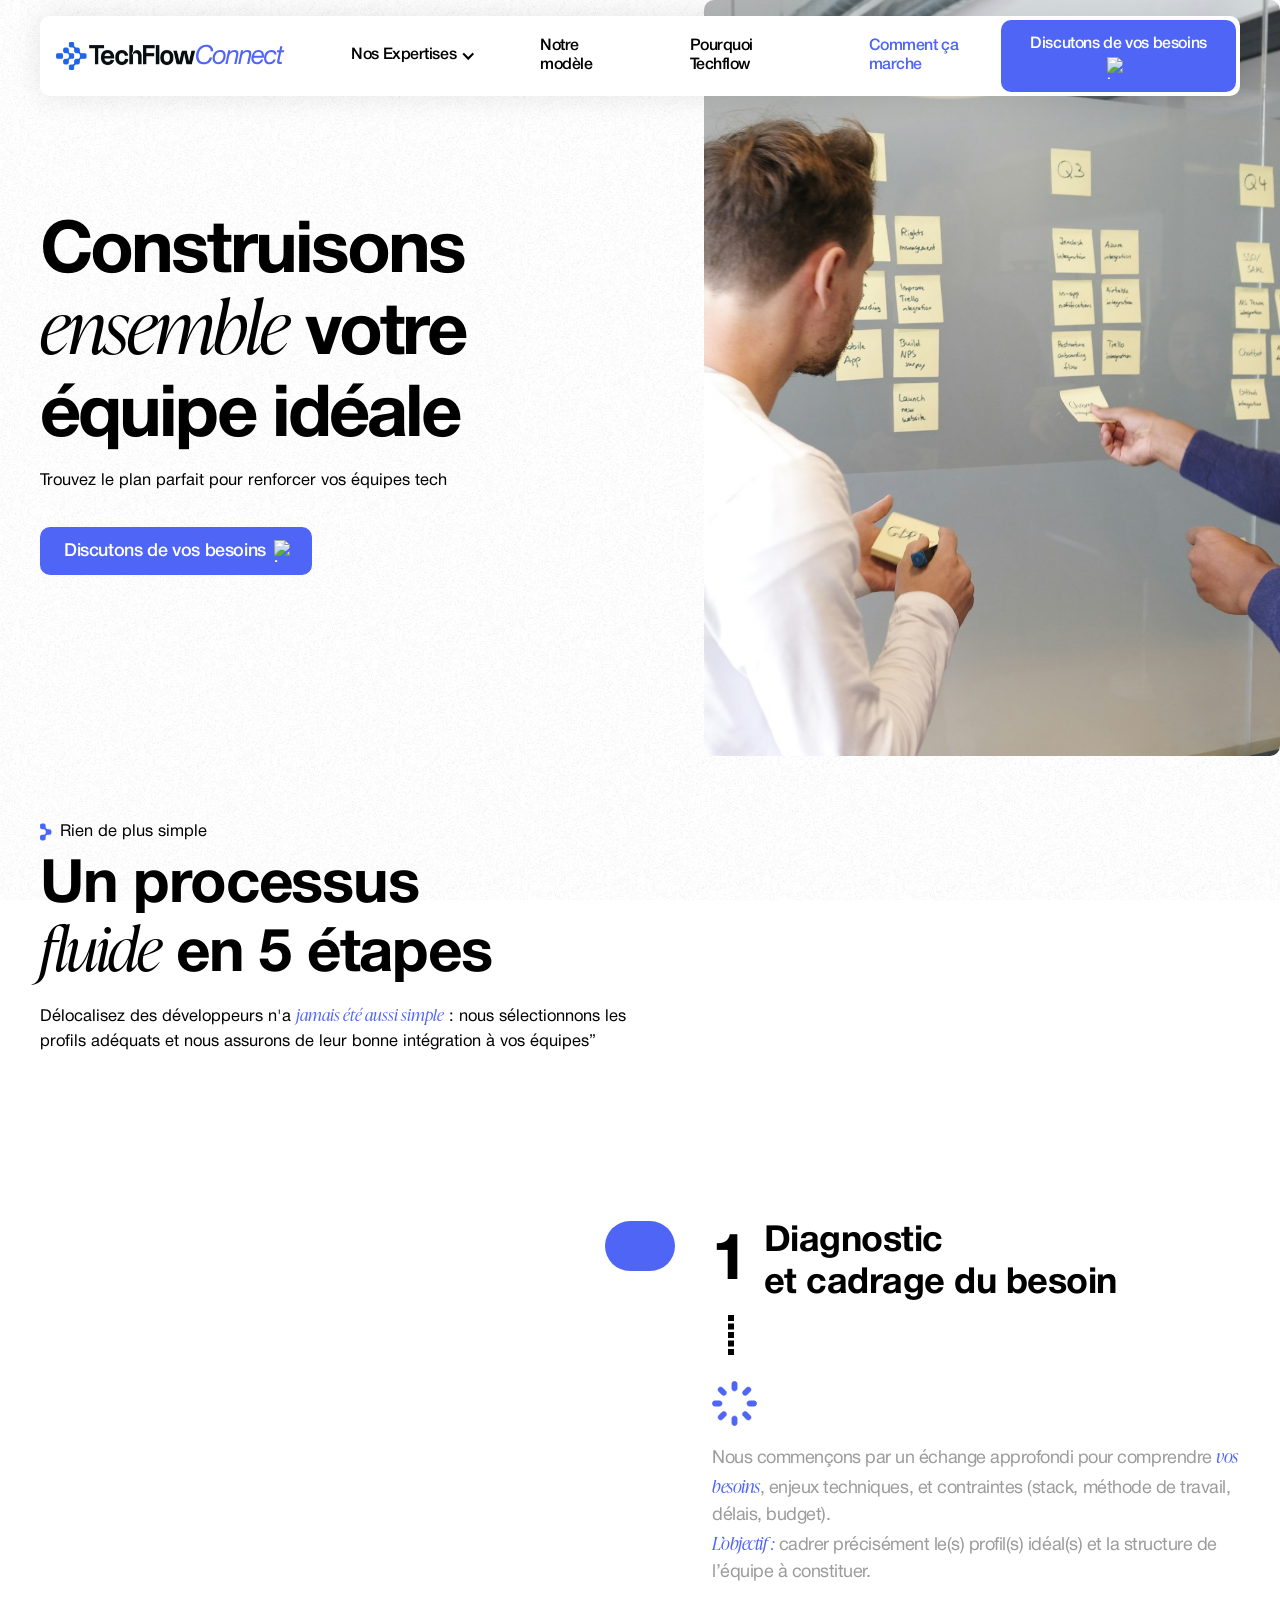
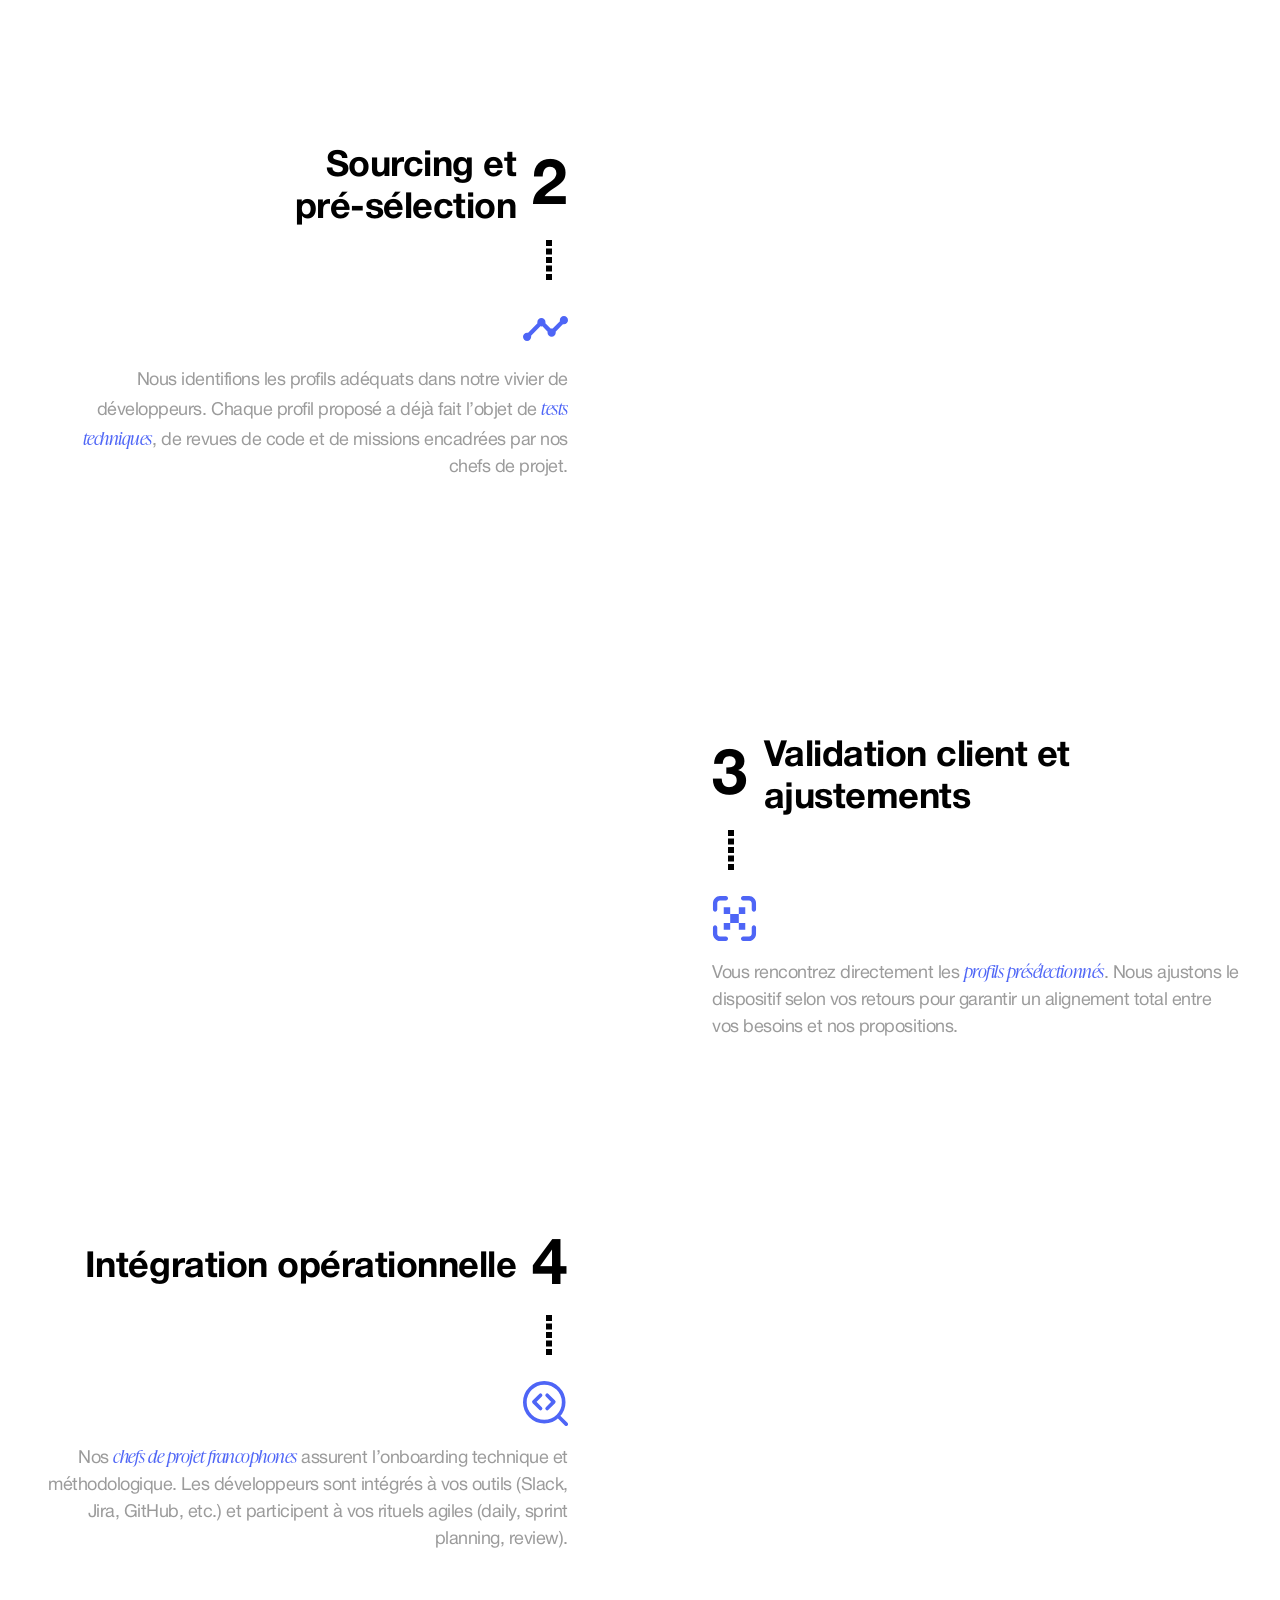
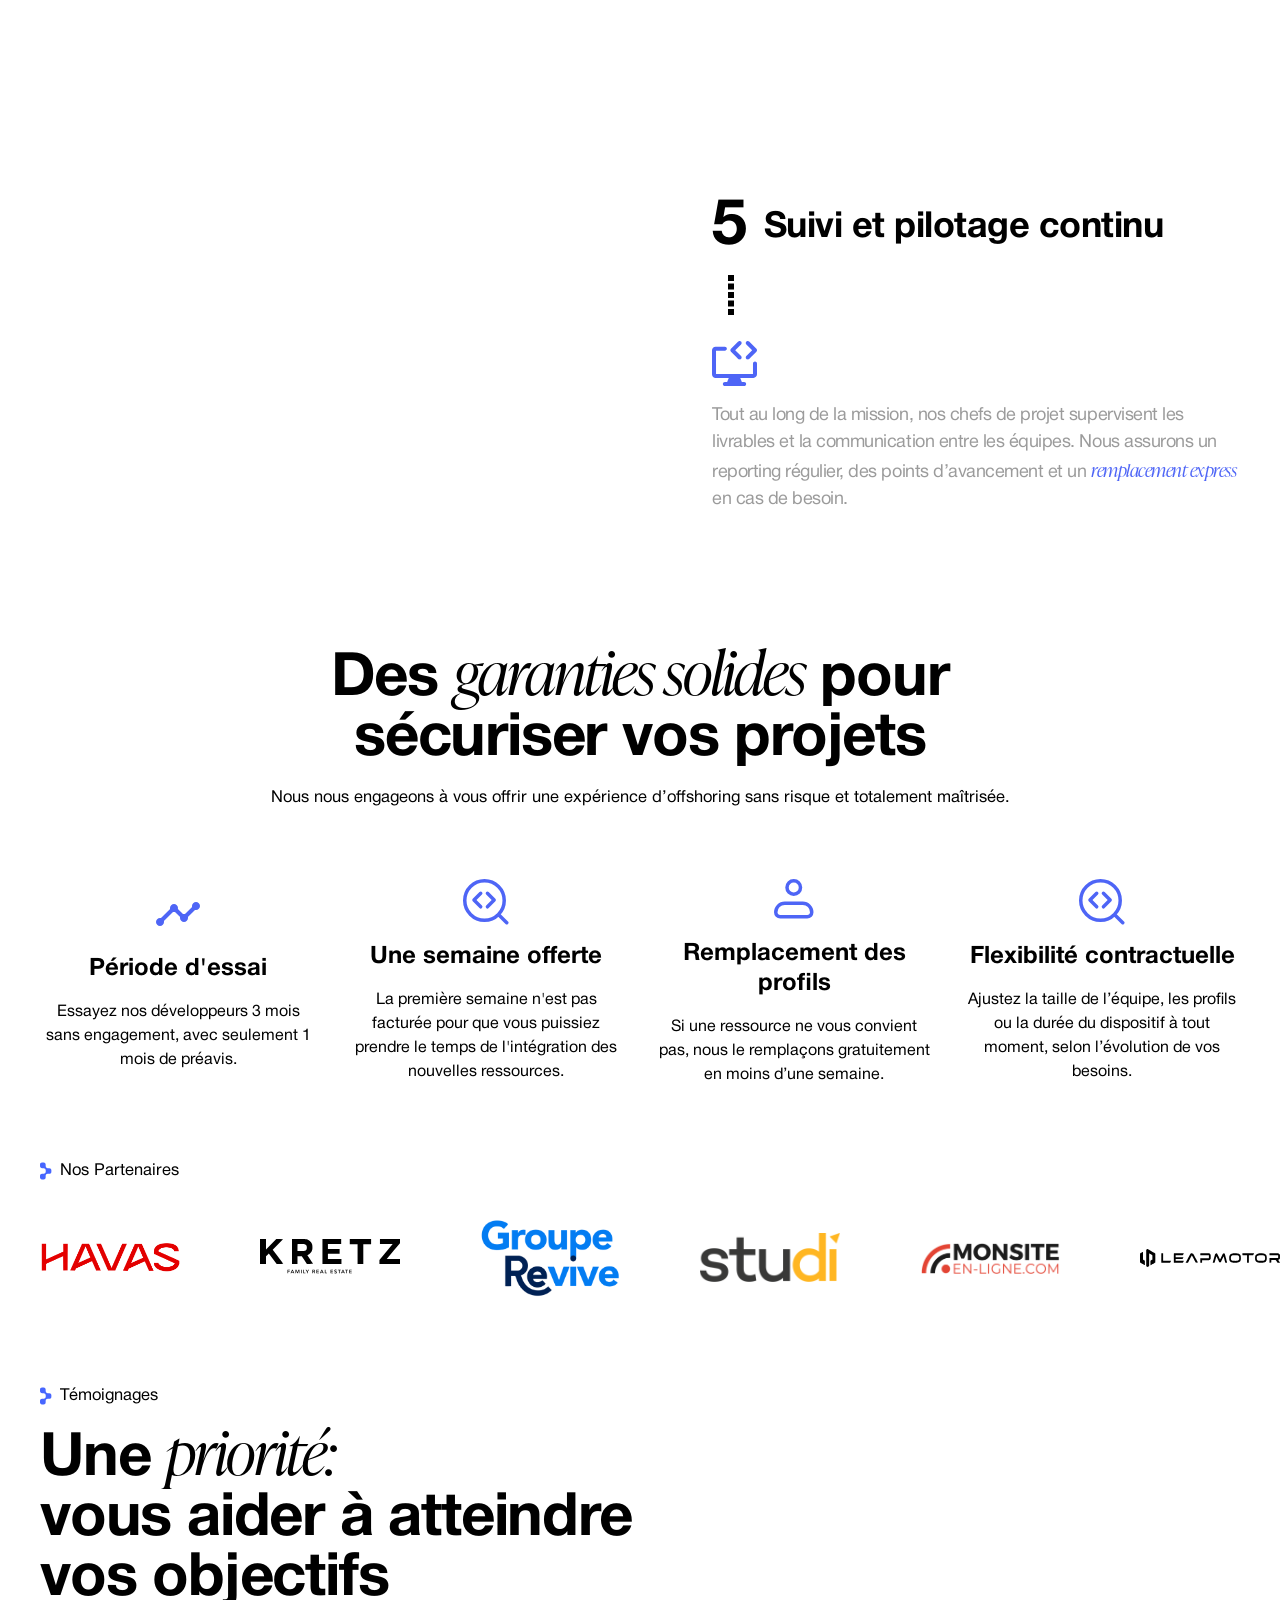
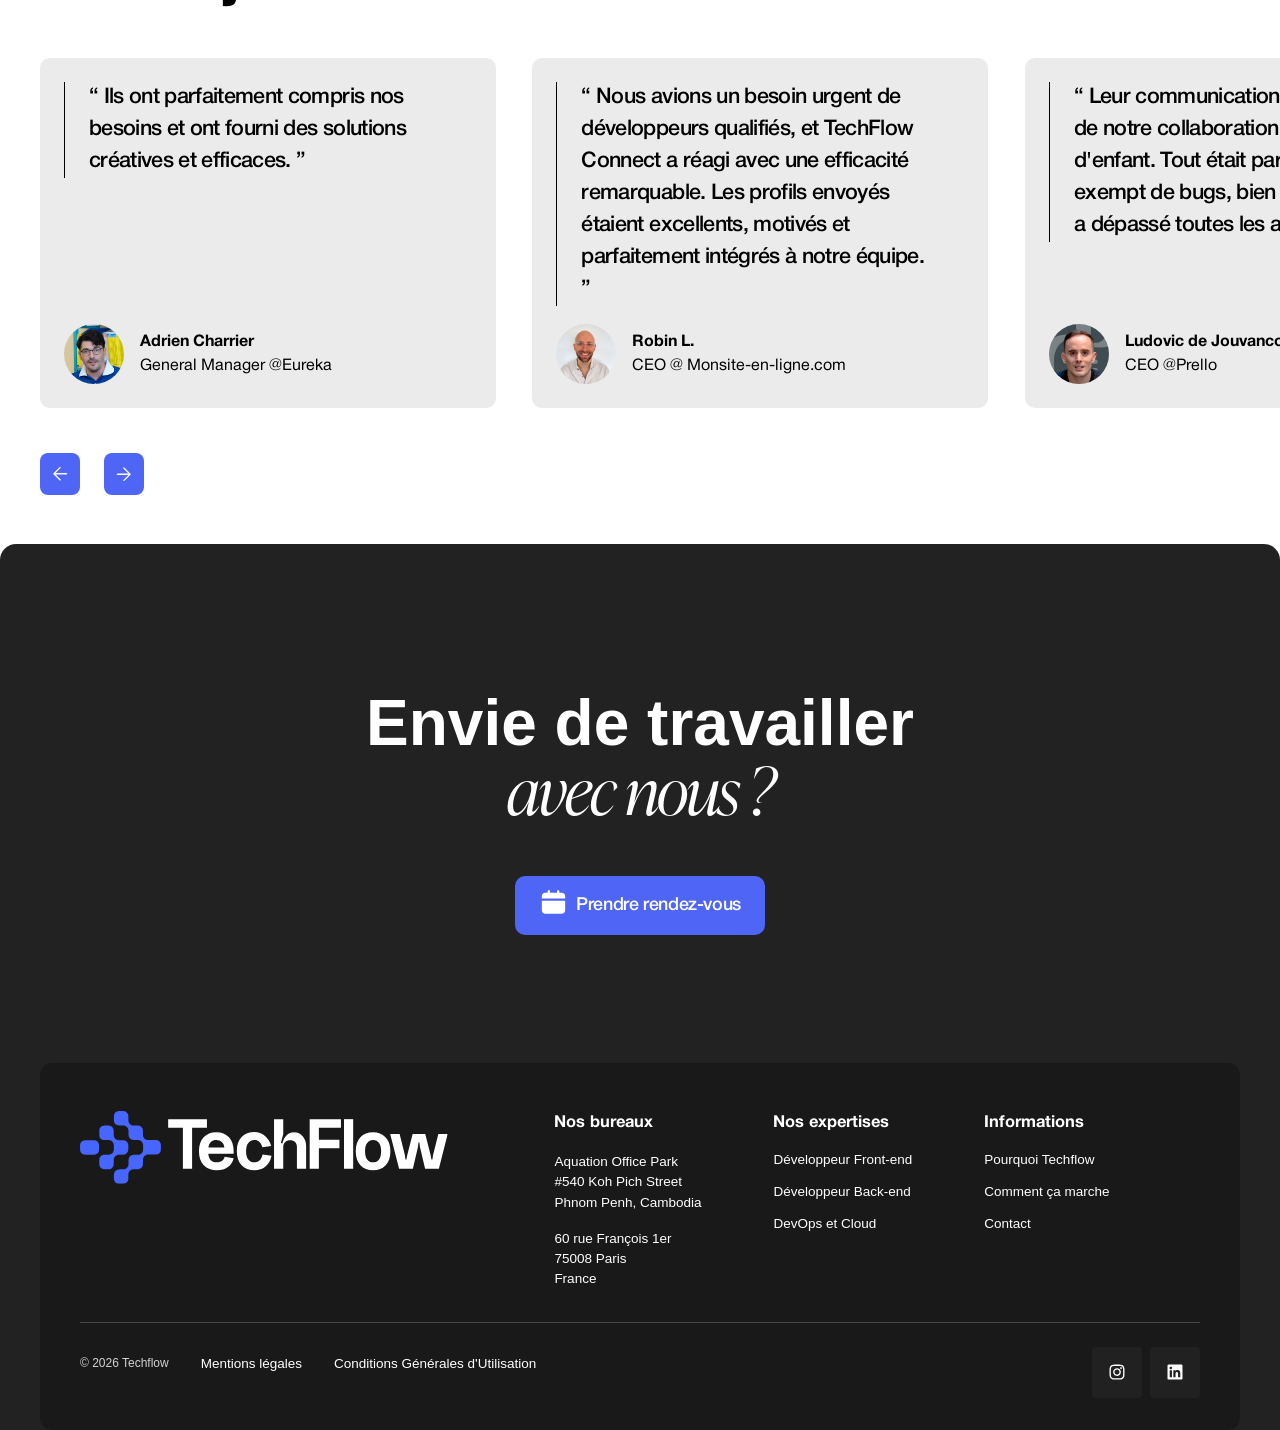
==== commit 6fd9ba88: "Add 'Notre Modèle' page, increase card image height, update nav across all pages - New page: notre-m" ====
--- a/comment-ca-marche.html
+++ b/comment-ca-marche.html
@@ -100,6 +100,7 @@
                 <a href="expertises/devops.html" class="nav_menu_link inner w-dropdown-link">DevOps</a>
               </nav>
             </div>
+            <a href="notre-modele.html" class="nav_menu_link w-nav-link">Notre modèle</a>
             <a href="pourquoi-techflow.html" class="nav_menu_link w-nav-link">Pourquoi Techflow</a>
             <a href="comment-ca-marche.html" aria-current="page" class="nav_menu_link w-nav-link w--current">Comment ça marche</a>
             <a href="contact.html" class="o-button nav w-button">Discutons de vos besoins</a>
--- a/css/techflow-connect.webflow.css
+++ b/css/techflow-connect.webflow.css
@@ -1407,7 +1407,7 @@
 
 .o-button.nav {
   padding-right: 1.5rem;
-  font-size: 14px;
+  font-size: 16px;
   display: none;
 }
 
@@ -1608,7 +1608,7 @@
 }
 
 .nav_logo {
-  width: 20rem;
+  width: 16rem;
 }
 
 .nav_menu {
@@ -1715,7 +1715,7 @@
 
 .o-section.logo-partner {
   margin-top: 0;
-  margin-bottom: 2rem;
+  margin-bottom: 0;
 }
 
 .o-section.comparer {
@@ -1732,7 +1732,7 @@
 }
 
 .o-section.testimonials {
-  margin-bottom: 4rem;
+  margin-bottom: 2rem;
 }
 
 .o-section._3-card.last {
@@ -1745,7 +1745,7 @@
   justify-content: center;
   align-items: center;
   max-width: 1440px;
-  min-height: 40vh;
+  min-height: 20vh;
   margin-left: auto;
   margin-right: auto;
   padding: 4rem 40px 5rem;
@@ -1848,6 +1848,15 @@
 
 .o-wrapper.hero {
   color: var(--color-2);
+  display: grid;
+  grid-template-columns: 1fr 1fr;
+  align-items: center;
+  min-height: 70svh;
+}
+
+.o-content.hero {
+  justify-content: center;
+  grid-column: 1 / 2;
 }
 
 .o-wrapper.hero.pour {
@@ -1949,8 +1958,16 @@
 }
 
 .o-content.hero {
-  grid-column-gap: 1rem;
-  grid-row-gap: 1rem;
+  grid-column-gap: 0.6rem;
+  grid-row-gap: 0.6rem;
+}
+
+.o-content.hero ul li {
+  color: #1e293b;
+}
+
+.o-content.hero ul li::before {
+  background: #1e293b;
 }
 
 .o-content.hero.pour {
@@ -2142,45 +2159,126 @@
 }
 
 .meilleur_wrapper {
-  grid-column-gap: 16px;
-  grid-row-gap: 16px;
+  grid-column-gap: 24px;
+  grid-row-gap: 24px;
   grid-template-rows: auto;
   grid-template-columns: 1fr 1fr 1fr;
   grid-auto-columns: 1fr;
-  margin-top: 1rem;
+  margin-top: 2rem;
   display: grid;
 }
 
 .meilleur_item {
-  padding: 1rem;
+  padding: 0;
   position: relative;
+  border-radius: 20px;
+  overflow: hidden;
+  min-height: 420px;
+  transition: transform 0.35s cubic-bezier(0.25, 0.46, 0.45, 0.94), box-shadow 0.35s ease;
+  box-shadow: 0 4px 20px rgba(0, 0, 0, 0.08);
+}
+
+.meilleur_item:hover {
+  transform: translateY(-6px);
+  box-shadow: 0 12px 40px rgba(0, 0, 0, 0.12);
+}
+
+.meilleur_item .o-image {
+  width: 100%;
+  height: 100%;
+  object-fit: cover;
+  position: absolute;
+  inset: 0;
+  transition: transform 0.5s ease;
+}
+
+.meilleur_item:hover .o-image {
+  transform: scale(1.04);
 }
 
 .meilleur_content {
   grid-column-gap: 0px;
   grid-row-gap: 0px;
-  background-color: #fff;
-  border-radius: 0 20px 20px;
+  background: linear-gradient(135deg, rgba(255,255,255,0.97), rgba(255,255,255,0.92));
+  backdrop-filter: blur(12px);
+  -webkit-backdrop-filter: blur(12px);
+  border-radius: 0 20px 20px 0;
   flex-flow: column;
   width: 35ch;
-  padding: 1rem;
+  padding: 1.5rem;
   display: flex;
   position: absolute;
   inset: 0% auto auto 0%;
-  box-shadow: 0 0 30px #0000001a;
+  box-shadow: 0 8px 32px rgba(0, 0, 0, 0.08);
+  border: 1px solid rgba(255,255,255,0.6);
+  z-index: 2;
 }
 
 .meilleur_content._2 {
   grid-column-gap: 0px;
   grid-row-gap: 0px;
-  padding: 1.2rem;
+  padding: 1.5rem;
   inset: auto auto 0% 0%;
+  border-radius: 0 20px 0 0;
 }
 
 .meilleur_content._3 {
   grid-column-gap: 0px;
   grid-row-gap: 0px;
   inset: 0% 0% auto auto;
+  border-radius: 20px 0 0 20px;
+}
+
+.meilleur_wrapper-v2 {
+  display: grid;
+  grid-template-columns: 1fr 1fr 1fr;
+  gap: 24px;
+  margin-top: 2rem;
+}
+
+.meilleur_card {
+  border-radius: 16px;
+  overflow: hidden;
+  background: #fff;
+  box-shadow: 0 2px 12px rgba(0,0,0,0.06);
+  transition: transform 0.3s ease, box-shadow 0.3s ease;
+}
+
+.meilleur_card:hover {
+  transform: translateY(-4px);
+  box-shadow: 0 8px 30px rgba(0,0,0,0.1);
+}
+
+.meilleur_card-img {
+  width: 100%;
+  height: 300px;
+  overflow: hidden;
+}
+
+.meilleur_card-img img {
+  width: 100%;
+  height: 100%;
+  object-fit: cover;
+  transition: transform 0.4s ease;
+}
+
+.meilleur_card:hover .meilleur_card-img img {
+  transform: scale(1.04);
+}
+
+.meilleur_card-body {
+  padding: 1.5rem;
+}
+
+.meilleur_card-body .heading-style-h3 {
+  margin-bottom: 0.5rem;
+}
+
+@media (max-width: 991px) {
+  .meilleur_wrapper-v2 {
+    grid-template-columns: 1fr;
+    gap: 20px;
+  }
 }
 
 .o-button_group {
@@ -2312,7 +2410,7 @@
   grid-row-gap: 0px;
   background-color: #ffffff1f;
   border-radius: 15px;
-  grid-template-rows: 140px 64px 110px 64px 100px 100px 64px;
+  grid-template-rows: 100px 44px 70px 44px 70px 70px 44px;
   grid-template-columns: 1fr;
   grid-auto-columns: 1fr;
   place-items: center stretch;
@@ -3433,6 +3531,10 @@
     width: 50ch;
   }
 
+  .meilleur_item {
+    min-height: 380px;
+  }
+
   .counter-number, .counter-number-symbol {
     font-size: 60px;
   }
@@ -3933,6 +4035,11 @@
     padding-right: 24px;
   }
 
+  .o-wrapper.hero {
+    grid-template-columns: 1fr;
+    min-height: auto;
+  }
+
   .o-container.hero {
     min-height: auto;
     padding-top: 4rem;
@@ -4022,21 +4129,38 @@
     padding: 0;
   }
 
+  .meilleur_item {
+    min-height: auto;
+    border-radius: 16px;
+  }
+
+  .meilleur_item .o-image {
+    position: static;
+    height: auto;
+  }
+
   .meilleur_content {
     border-top-right-radius: 0;
     width: auto;
     position: static;
+    backdrop-filter: none;
+    -webkit-backdrop-filter: none;
+    background: #fff;
+    border: none;
+    box-shadow: none;
+    border-radius: 0;
   }
 
   .meilleur_content._3 {
     padding-top: 1.5rem;
     padding-bottom: 1.5rem;
+    border-radius: 0;
   }
 
   .comparer-row {
     grid-column-gap: 8px;
     grid-row-gap: 8px;
-    grid-template-rows: 140px 64px 155px 64px 150px 150px 64px;
+    grid-template-rows: 100px 50px 100px 50px 100px 100px 50px;
     padding: 1rem;
   }
 
